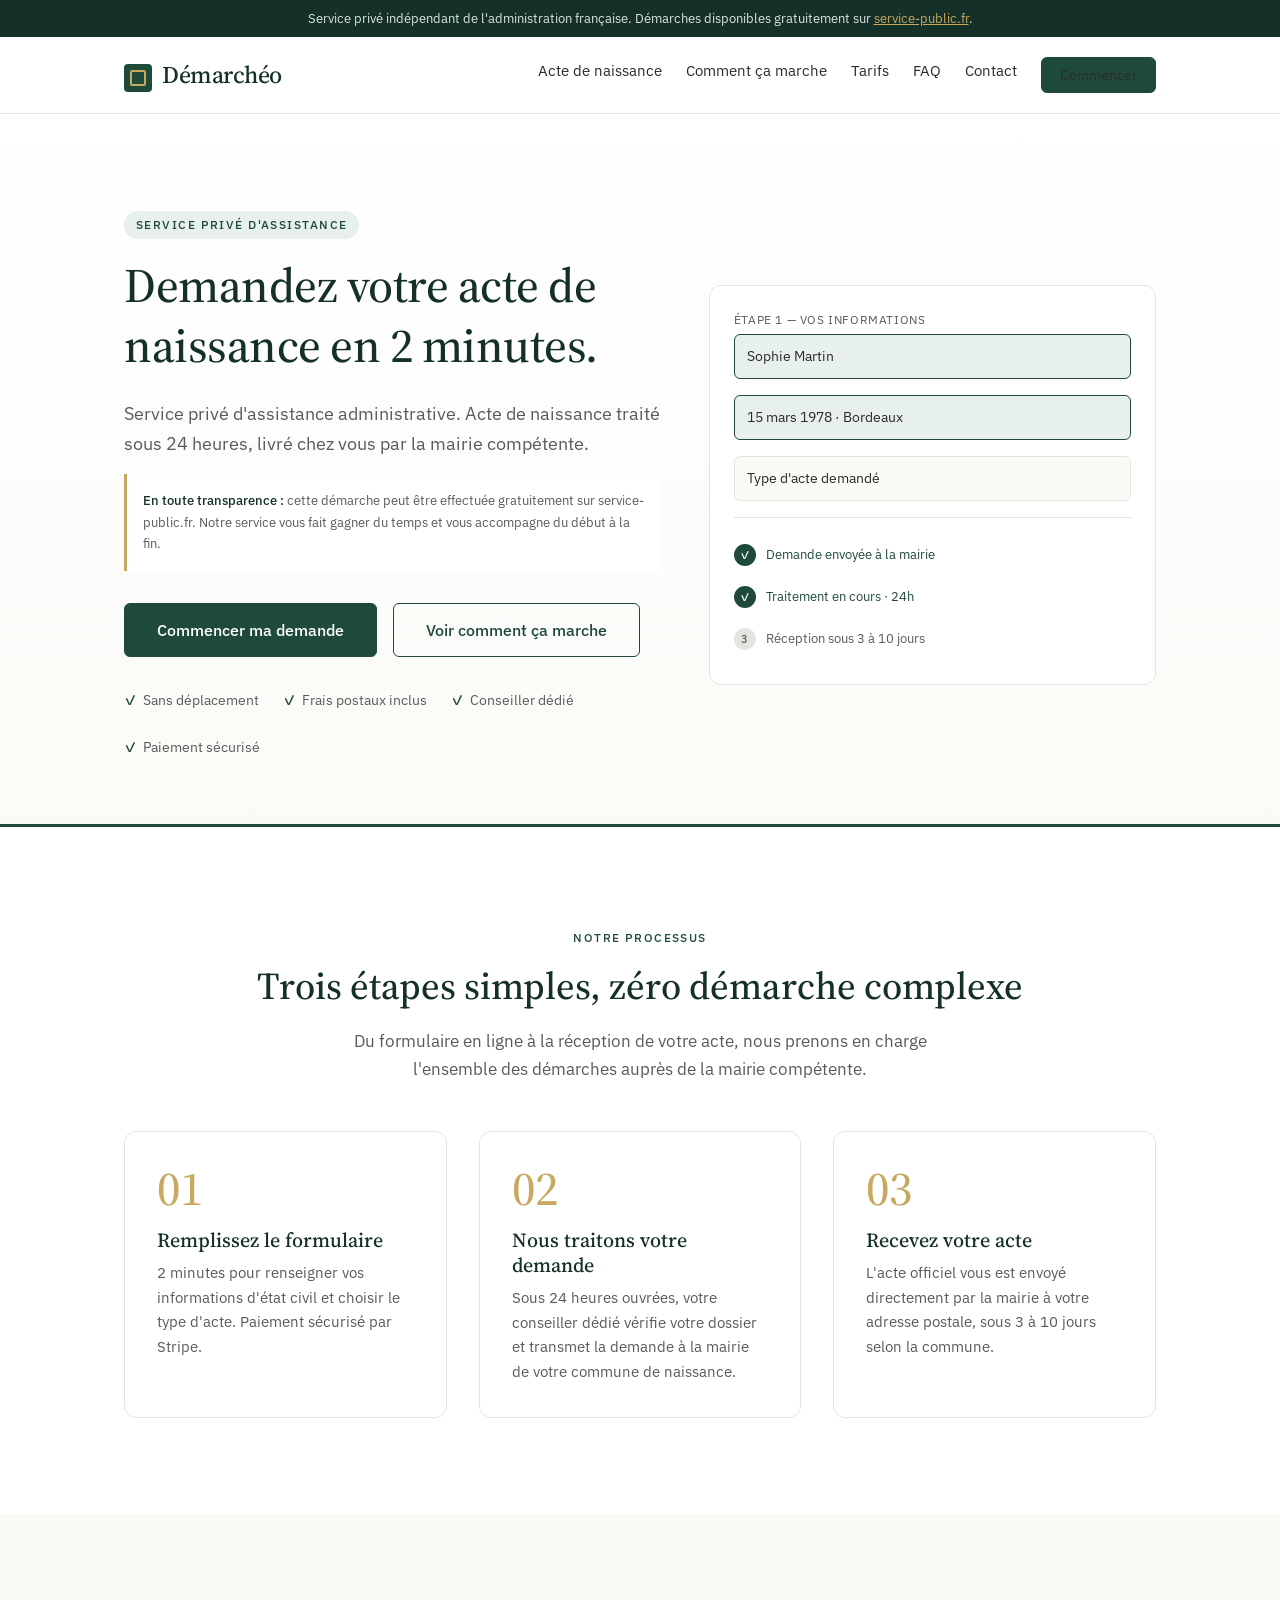
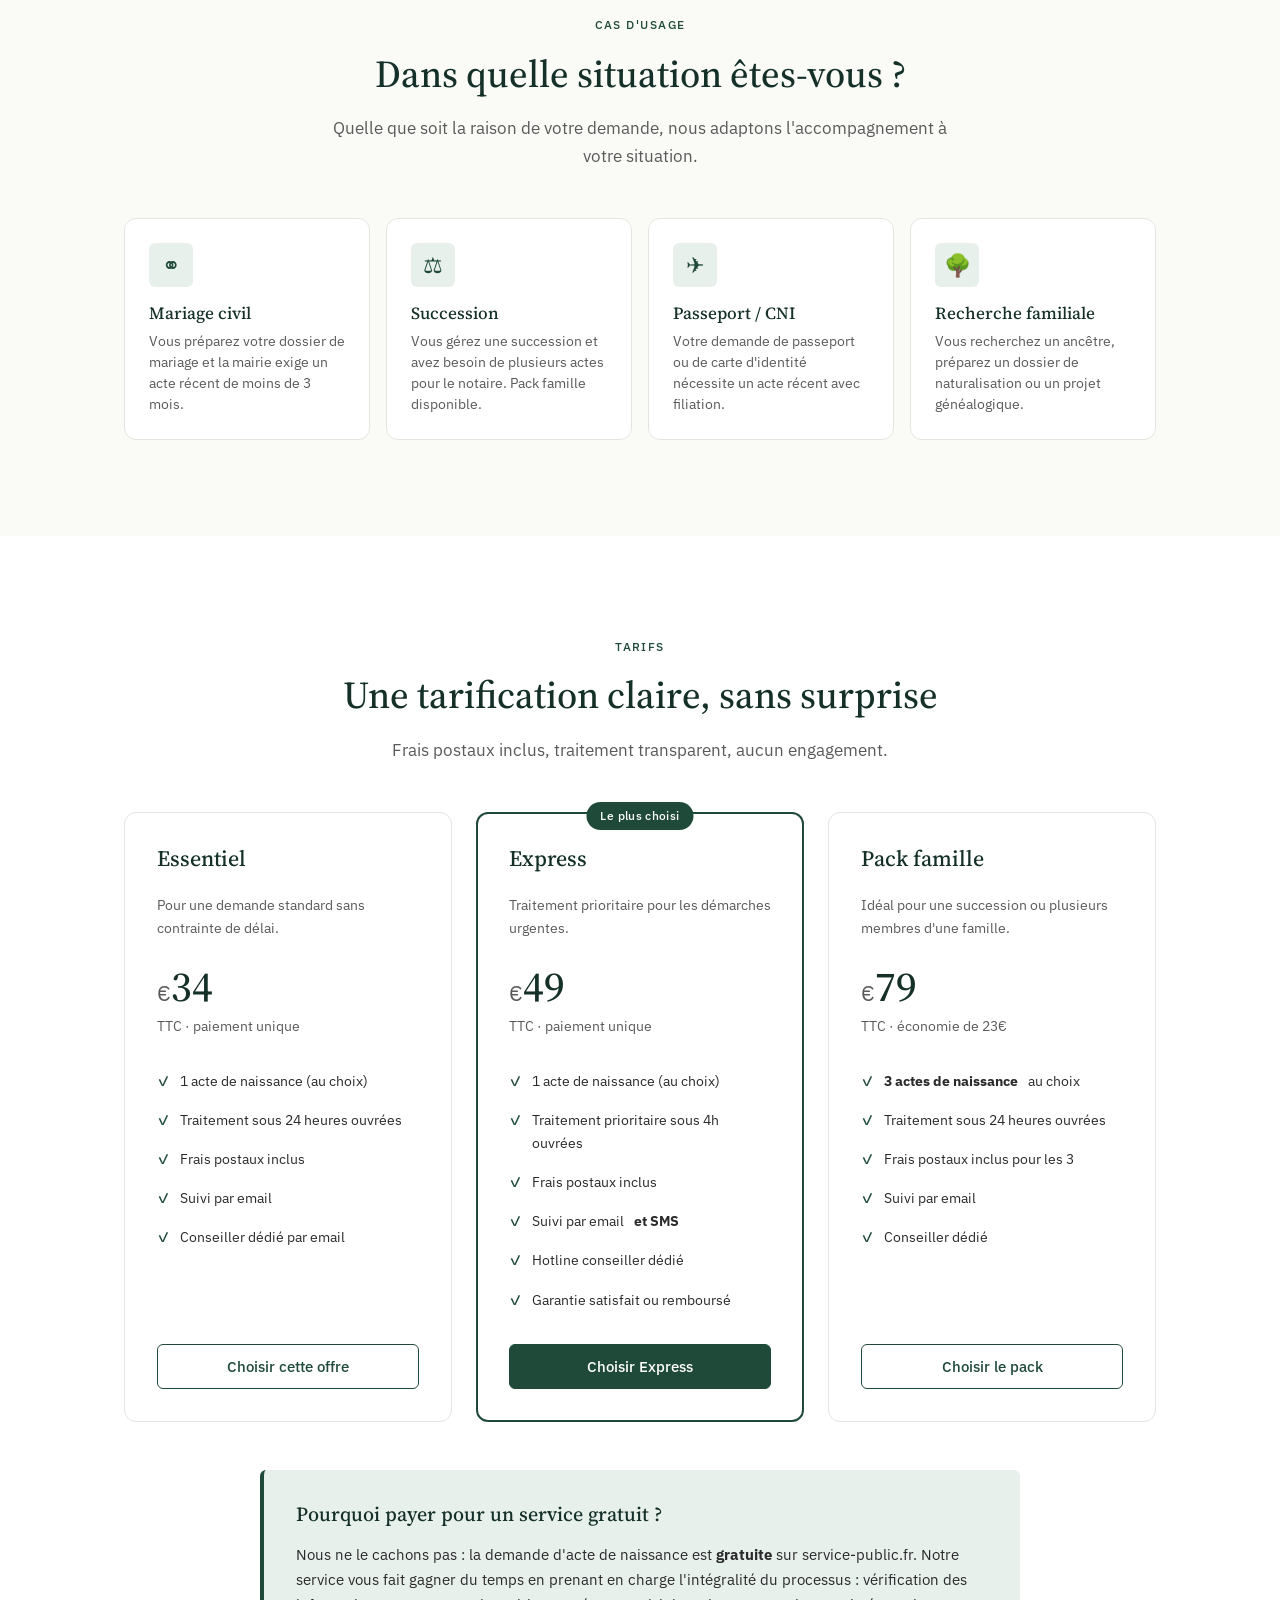
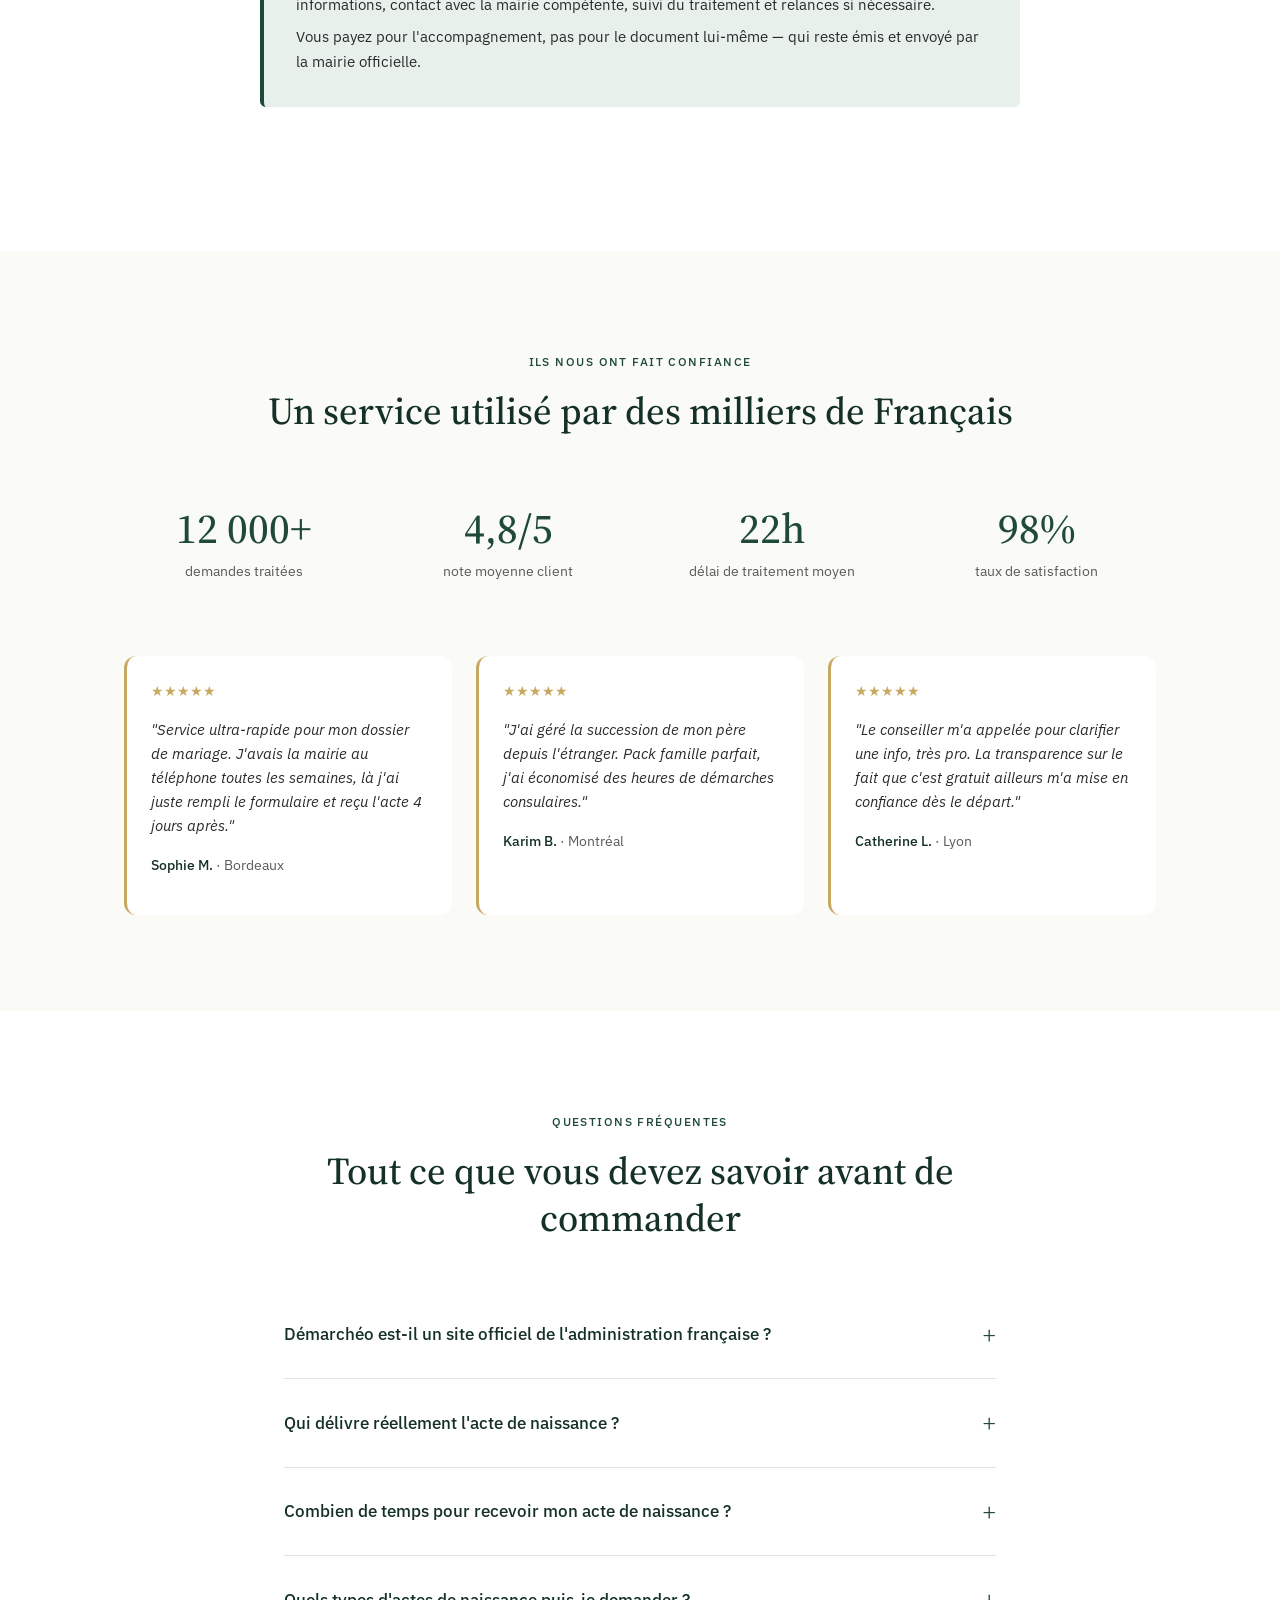
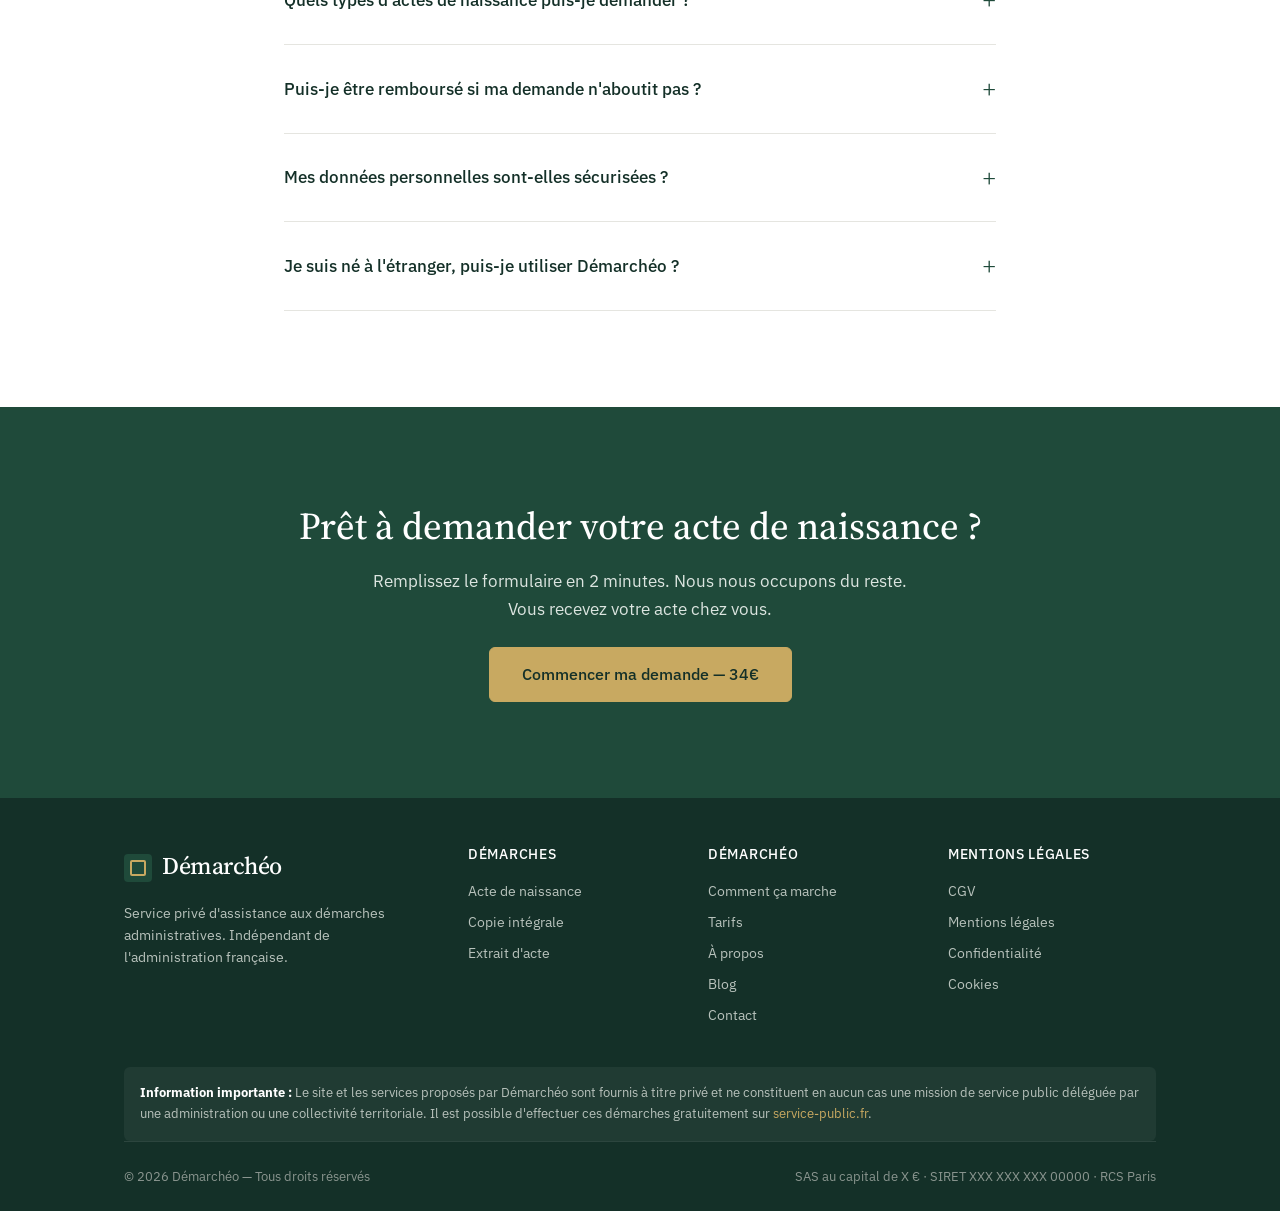
==== index.html @ f3133b33 "Add files via upload" ====
<!DOCTYPE html>
<html lang="fr">
<head>
  <meta charset="UTF-8">
  <meta name="viewport" content="width=device-width, initial-scale=1.0">

  <!-- SEO -->
  <title>Démarchéo — Demande d'acte de naissance en ligne | 34€ TTC</title>
  <meta name="description" content="Service privé d'assistance pour vos démarches administratives. Acte de naissance traité sous 24h, reçu par courrier. À partir de 34€ TTC frais postaux inclus.">
  <meta name="robots" content="index, follow, max-image-preview:large">
  <link rel="canonical" href="https://www.demarcheo.fr/">

  <!-- Open Graph -->
  <meta property="og:type" content="website">
  <meta property="og:locale" content="fr_FR">
  <meta property="og:site_name" content="Démarchéo">
  <meta property="og:title" content="Démarchéo — Demande d'acte de naissance en ligne | 34€ TTC">
  <meta property="og:description" content="Service privé d'assistance pour vos démarches administratives. Acte de naissance traité sous 24h.">
  <meta property="og:url" content="https://www.demarcheo.fr/">
  <meta property="og:image" content="https://www.demarcheo.fr/og-image.jpg">

  <!-- Twitter -->
  <meta name="twitter:card" content="summary_large_image">
  <meta name="twitter:title" content="Démarchéo — Demande d'acte de naissance en ligne">
  <meta name="twitter:description" content="Service privé d'assistance pour vos démarches administratives.">

  <!-- Favicon -->
  <link rel="icon" type="image/svg+xml" href="data:image/svg+xml,<svg xmlns='http://www.w3.org/2000/svg' viewBox='0 0 100 100'><rect width='100' height='100' fill='%231F4A3A' rx='16'/><rect x='22' y='22' width='56' height='56' fill='none' stroke='%23C8A961' stroke-width='6' rx='8'/></svg>">

  <!-- Fonts -->
  <link rel="preconnect" href="https://fonts.googleapis.com">
  <link rel="preconnect" href="https://fonts.gstatic.com" crossorigin>
  <link href="https://fonts.googleapis.com/css2?family=IBM+Plex+Sans:wght@400;500&family=Source+Serif+Pro:wght@400;500;600&display=swap" rel="stylesheet">

  <!-- Styles -->
  <link rel="stylesheet" href="styles.css">

  <!-- Schema.org : Organization + WebSite -->
  <script type="application/ld+json">
  {
    "@context": "https://schema.org",
    "@graph": [
      {
        "@type": "Organization",
        "@id": "https://www.demarcheo.fr/#organization",
        "name": "Démarchéo",
        "url": "https://www.demarcheo.fr/",
        "logo": "https://www.demarcheo.fr/logo.png",
        "description": "Service privé d'assistance aux démarches administratives. Indépendant de l'administration française.",
        "sameAs": []
      },
      {
        "@type": "WebSite",
        "@id": "https://www.demarcheo.fr/#website",
        "url": "https://www.demarcheo.fr/",
        "name": "Démarchéo",
        "publisher": { "@id": "https://www.demarcheo.fr/#organization" },
        "inLanguage": "fr-FR"
      },
      {
        "@type": "Service",
        "name": "Demande d'acte de naissance",
        "provider": { "@id": "https://www.demarcheo.fr/#organization" },
        "areaServed": "FR",
        "description": "Assistance pour l'obtention d'un acte de naissance (copie intégrale, extrait avec ou sans filiation) auprès de la mairie compétente.",
        "offers": {
          "@type": "Offer",
          "price": "34.00",
          "priceCurrency": "EUR",
          "availability": "https://schema.org/InStock"
        }
      }
    ]
  }
  </script>
</head>
<body>

  <!-- Bandeau légal obligatoire (anti-DGCCRF) -->
  <div class="legal-bar" role="note">
    Service privé indépendant de l'administration française. Démarches disponibles gratuitement sur <a href="https://www.service-public.fr" target="_blank" rel="noopener">service-public.fr</a>.
  </div>

  <!-- Header -->
  <header class="site-header">
    <div class="header-inner">
      <a href="/" class="logo" aria-label="Démarchéo, accueil">
        <span class="logo-mark" aria-hidden="true"></span>Démarchéo
      </a>

      <nav class="nav-main" aria-label="Navigation principale">
        <button class="nav-toggle" aria-label="Ouvrir le menu" aria-expanded="false">☰</button>
        <ul>
          <li><a href="/acte-de-naissance/">Acte de naissance</a></li>
          <li><a href="#comment-ca-marche">Comment ça marche</a></li>
          <li><a href="#tarifs">Tarifs</a></li>
          <li><a href="#faq">FAQ</a></li>
          <li><a href="/contact/">Contact</a></li>
          <li><a href="/commande/" class="btn btn-primary" style="padding: 8px 18px; font-size: 14px;">Commencer</a></li>
        </ul>
      </nav>
    </div>
  </header>

  <main>

    <!-- HERO -->
    <section class="hero" aria-labelledby="hero-title">
      <div class="hero-inner">
        <div>
          <span class="hero-eyebrow">Service privé d'assistance</span>
          <h1 id="hero-title">Demandez votre acte de naissance en 2 minutes.</h1>
          <p class="hero-subtitle">Service privé d'assistance administrative. Acte de naissance traité sous 24 heures, livré chez vous par la mairie compétente.</p>

          <div class="hero-disclaimer">
            <strong>En toute transparence :</strong> cette démarche peut être effectuée gratuitement sur service-public.fr. Notre service vous fait gagner du temps et vous accompagne du début à la fin.
          </div>

          <div class="hero-ctas">
            <a href="/commande/" class="btn btn-primary btn-lg">Commencer ma demande</a>
            <a href="#comment-ca-marche" class="btn btn-secondary btn-lg">Voir comment ça marche</a>
          </div>

          <div class="hero-trust">
            <span><span class="check">✓</span> Sans déplacement</span>
            <span><span class="check">✓</span> Frais postaux inclus</span>
            <span><span class="check">✓</span> Conseiller dédié</span>
            <span><span class="check">✓</span> Paiement sécurisé</span>
          </div>
        </div>

        <!-- Visuel : aperçu du formulaire (différenciation) -->
        <div class="hero-visual" aria-hidden="true">
          <div class="preview-form">
            <div class="preview-label">Étape 1 — Vos informations</div>
            <div class="preview-field filled">Sophie Martin</div>
            <div class="preview-field filled">15 mars 1978 · Bordeaux</div>
            <div class="preview-field">Type d'acte demandé</div>

            <div style="margin-top: 16px; padding-top: 16px; border-top: 1px solid var(--border);">
              <div class="preview-step done"><span class="step-num">✓</span> Demande envoyée à la mairie</div>
              <div class="preview-step done"><span class="step-num">✓</span> Traitement en cours · 24h</div>
              <div class="preview-step todo"><span class="step-num">3</span> Réception sous 3 à 10 jours</div>
            </div>
          </div>
        </div>
      </div>
    </section>

    <!-- COMMENT ÇA MARCHE -->
    <section class="section" id="comment-ca-marche" aria-labelledby="how-title">
      <div class="container">
        <div class="section-header">
          <span class="eyebrow">Notre processus</span>
          <h2 id="how-title">Trois étapes simples, zéro démarche complexe</h2>
          <p>Du formulaire en ligne à la réception de votre acte, nous prenons en charge l'ensemble des démarches auprès de la mairie compétente.</p>
        </div>

        <div class="steps">
          <article class="step-card">
            <div class="step-number">01</div>
            <h3>Remplissez le formulaire</h3>
            <p>2 minutes pour renseigner vos informations d'état civil et choisir le type d'acte. Paiement sécurisé par Stripe.</p>
          </article>
          <article class="step-card">
            <div class="step-number">02</div>
            <h3>Nous traitons votre demande</h3>
            <p>Sous 24 heures ouvrées, votre conseiller dédié vérifie votre dossier et transmet la demande à la mairie de votre commune de naissance.</p>
          </article>
          <article class="step-card">
            <div class="step-number">03</div>
            <h3>Recevez votre acte</h3>
            <p>L'acte officiel vous est envoyé directement par la mairie à votre adresse postale, sous 3 à 10 jours selon la commune.</p>
          </article>
        </div>
      </div>
    </section>

    <!-- POUR QUI -->
    <section class="section section-alt" aria-labelledby="usecase-title">
      <div class="container">
        <div class="section-header">
          <span class="eyebrow">Cas d'usage</span>
          <h2 id="usecase-title">Dans quelle situation êtes-vous ?</h2>
          <p>Quelle que soit la raison de votre demande, nous adaptons l'accompagnement à votre situation.</p>
        </div>

        <div class="usecases">
          <article class="usecase">
            <div class="usecase-icon" aria-hidden="true">⚭</div>
            <h3>Mariage civil</h3>
            <p>Vous préparez votre dossier de mariage et la mairie exige un acte récent de moins de 3 mois.</p>
          </article>
          <article class="usecase">
            <div class="usecase-icon" aria-hidden="true">⚖</div>
            <h3>Succession</h3>
            <p>Vous gérez une succession et avez besoin de plusieurs actes pour le notaire. Pack famille disponible.</p>
          </article>
          <article class="usecase">
            <div class="usecase-icon" aria-hidden="true">✈</div>
            <h3>Passeport / CNI</h3>
            <p>Votre demande de passeport ou de carte d'identité nécessite un acte récent avec filiation.</p>
          </article>
          <article class="usecase">
            <div class="usecase-icon" aria-hidden="true">🌳</div>
            <h3>Recherche familiale</h3>
            <p>Vous recherchez un ancêtre, préparez un dossier de naturalisation ou un projet généalogique.</p>
          </article>
        </div>
      </div>
    </section>

    <!-- TARIFS -->
    <section class="section" id="tarifs" aria-labelledby="pricing-title">
      <div class="container">
        <div class="section-header">
          <span class="eyebrow">Tarifs</span>
          <h2 id="pricing-title">Une tarification claire, sans surprise</h2>
          <p>Frais postaux inclus, traitement transparent, aucun engagement.</p>
        </div>

        <div class="pricing">
          <article class="price-card">
            <h3>Essentiel</h3>
            <p class="price-desc">Pour une demande standard sans contrainte de délai.</p>
            <div>
              <span class="price-currency">€</span><span class="price-amount">34</span>
              <span class="price-suffix">TTC · paiement unique</span>
            </div>
            <ul class="price-features">
              <li>1 acte de naissance (au choix)</li>
              <li>Traitement sous 24 heures ouvrées</li>
              <li>Frais postaux inclus</li>
              <li>Suivi par email</li>
              <li>Conseiller dédié par email</li>
            </ul>
            <a href="/commande/?offer=essentiel" class="btn btn-secondary">Choisir cette offre</a>
          </article>

          <article class="price-card featured">
            <div class="price-badge">Le plus choisi</div>
            <h3>Express</h3>
            <p class="price-desc">Traitement prioritaire pour les démarches urgentes.</p>
            <div>
              <span class="price-currency">€</span><span class="price-amount">49</span>
              <span class="price-suffix">TTC · paiement unique</span>
            </div>
            <ul class="price-features">
              <li>1 acte de naissance (au choix)</li>
              <li>Traitement prioritaire sous 4h ouvrées</li>
              <li>Frais postaux inclus</li>
              <li>Suivi par email <strong>et SMS</strong></li>
              <li>Hotline conseiller dédié</li>
              <li>Garantie satisfait ou remboursé</li>
            </ul>
            <a href="/commande/?offer=express" class="btn btn-primary">Choisir Express</a>
          </article>

          <article class="price-card">
            <h3>Pack famille</h3>
            <p class="price-desc">Idéal pour une succession ou plusieurs membres d'une famille.</p>
            <div>
              <span class="price-currency">€</span><span class="price-amount">79</span>
              <span class="price-suffix">TTC · économie de 23€</span>
            </div>
            <ul class="price-features">
              <li><strong>3 actes de naissance</strong> au choix</li>
              <li>Traitement sous 24 heures ouvrées</li>
              <li>Frais postaux inclus pour les 3</li>
              <li>Suivi par email</li>
              <li>Conseiller dédié</li>
            </ul>
            <a href="/commande/?offer=famille" class="btn btn-secondary">Choisir le pack</a>
          </article>
        </div>

        <!-- Bloc transparence — bouclier juridique + USP -->
        <div class="transparency-box">
          <h3>Pourquoi payer pour un service gratuit ?</h3>
          <p>Nous ne le cachons pas : la demande d'acte de naissance est <strong>gratuite</strong> sur service-public.fr. Notre service vous fait gagner du temps en prenant en charge l'intégralité du processus : vérification des informations, contact avec la mairie compétente, suivi du traitement et relances si nécessaire.</p>
          <p>Vous payez pour l'accompagnement, pas pour le document lui-même — qui reste émis et envoyé par la mairie officielle.</p>
        </div>
      </div>
    </section>

    <!-- TRUST / TÉMOIGNAGES -->
    <section class="section section-alt" aria-labelledby="trust-title">
      <div class="container">
        <div class="section-header">
          <span class="eyebrow">Ils nous ont fait confiance</span>
          <h2 id="trust-title">Un service utilisé par des milliers de Français</h2>
        </div>

        <div class="trust-stats">
          <div class="trust-stat">
            <span class="stat-number">12 000+</span>
            <span class="stat-label">demandes traitées</span>
          </div>
          <div class="trust-stat">
            <span class="stat-number">4,8/5</span>
            <span class="stat-label">note moyenne client</span>
          </div>
          <div class="trust-stat">
            <span class="stat-number">22h</span>
            <span class="stat-label">délai de traitement moyen</span>
          </div>
          <div class="trust-stat">
            <span class="stat-number">98%</span>
            <span class="stat-label">taux de satisfaction</span>
          </div>
        </div>

        <div class="testimonials">
          <article class="testimonial">
            <div class="testimonial-stars" aria-label="5 étoiles sur 5">★★★★★</div>
            <p class="testimonial-quote">"Service ultra-rapide pour mon dossier de mariage. J'avais la mairie au téléphone toutes les semaines, là j'ai juste rempli le formulaire et reçu l'acte 4 jours après."</p>
            <p class="testimonial-author"><strong>Sophie M.</strong> · Bordeaux</p>
          </article>
          <article class="testimonial">
            <div class="testimonial-stars" aria-label="5 étoiles sur 5">★★★★★</div>
            <p class="testimonial-quote">"J'ai géré la succession de mon père depuis l'étranger. Pack famille parfait, j'ai économisé des heures de démarches consulaires."</p>
            <p class="testimonial-author"><strong>Karim B.</strong> · Montréal</p>
          </article>
          <article class="testimonial">
            <div class="testimonial-stars" aria-label="5 étoiles sur 5">★★★★★</div>
            <p class="testimonial-quote">"Le conseiller m'a appelée pour clarifier une info, très pro. La transparence sur le fait que c'est gratuit ailleurs m'a mise en confiance dès le départ."</p>
            <p class="testimonial-author"><strong>Catherine L.</strong> · Lyon</p>
          </article>
        </div>
      </div>
    </section>

    <!-- FAQ -->
    <section class="section" id="faq" aria-labelledby="faq-title">
      <div class="container-narrow">
        <div class="section-header">
          <span class="eyebrow">Questions fréquentes</span>
          <h2 id="faq-title">Tout ce que vous devez savoir avant de commander</h2>
        </div>

        <div class="faq-list">
          <details class="faq-item">
            <summary>Démarchéo est-il un site officiel de l'administration française ?</summary>
            <div class="faq-body">
              Non. Démarchéo est un service privé indépendant de l'administration française. Nous ne sommes ni mandatés ni affiliés à l'État. Toutes les démarches que nous proposons peuvent être effectuées gratuitement par vous-même sur le site officiel service-public.fr. Notre service consiste à vous accompagner et à prendre en charge ces démarches pour vous faire gagner du temps.
            </div>
          </details>

          <details class="faq-item">
            <summary>Qui délivre réellement l'acte de naissance ?</summary>
            <div class="faq-body">
              L'acte de naissance est délivré par la mairie de votre commune de naissance (ou le Service Central d'État Civil de Nantes pour les Français nés à l'étranger). Démarchéo prend en charge la demande pour votre compte, mais le document officiel est émis et envoyé par la mairie compétente.
            </div>
          </details>

          <details class="faq-item">
            <summary>Combien de temps pour recevoir mon acte de naissance ?</summary>
            <div class="faq-body">
              Notre délai de traitement est de 24 heures ouvrées (4h en offre Express). Une fois la demande transmise à la mairie, le délai d'envoi par courrier varie selon les communes : généralement entre 3 et 10 jours ouvrés. Nous vous tenons informé à chaque étape.
            </div>
          </details>

          <details class="faq-item">
            <summary>Quels types d'actes de naissance puis-je demander ?</summary>
            <div class="faq-body">
              Nous traitons les trois types d'actes : la <strong>copie intégrale</strong> (toutes les informations, exigée pour mariage, passeport, naturalisation), l'<strong>extrait avec filiation</strong> (informations personnelles + parents) et l'<strong>extrait sans filiation</strong> (informations personnelles uniquement, accessible sans justificatif).
            </div>
          </details>

          <details class="faq-item">
            <summary>Puis-je être remboursé si ma demande n'aboutit pas ?</summary>
            <div class="faq-body">
              Oui. Si pour une raison quelconque nous ne parvenons pas à obtenir votre acte de naissance auprès de la mairie compétente (sauf erreur dans les informations transmises), vous êtes intégralement remboursé. Vous disposez également d'un droit de rétractation de 14 jours conformément au Code de la consommation.
            </div>
          </details>

          <details class="faq-item">
            <summary>Mes données personnelles sont-elles sécurisées ?</summary>
            <div class="faq-body">
              Oui. Démarchéo respecte le Règlement Général sur la Protection des Données (RGPD). Vos informations sont chiffrées (HTTPS), stockées en France, et utilisées exclusivement pour le traitement de votre demande. Elles ne sont jamais revendues à des tiers. Voir notre <a href="/politique-confidentialite/">politique de confidentialité</a>.
            </div>
          </details>

          <details class="faq-item">
            <summary>Je suis né à l'étranger, puis-je utiliser Démarchéo ?</summary>
            <div class="faq-body">
              Oui, à condition d'être de nationalité française. Pour les Français nés à l'étranger, nous transmettons votre demande au Service Central d'État Civil (SCEC) de Nantes, qui est l'autorité compétente. Le délai peut être légèrement plus long (10 à 20 jours).
            </div>
          </details>
        </div>
      </div>
    </section>

    <!-- CTA FINAL -->
    <section class="final-cta">
      <div class="container-narrow">
        <h2>Prêt à demander votre acte de naissance ?</h2>
        <p>Remplissez le formulaire en 2 minutes. Nous nous occupons du reste. Vous recevez votre acte chez vous.</p>
        <a href="/commande/" class="btn btn-primary btn-lg">Commencer ma demande — 34€</a>
      </div>
    </section>

  </main>

  <!-- Footer -->
  <footer class="site-footer">
    <div class="container">
      <div class="footer-grid">
        <div class="footer-col footer-brand">
          <span class="logo"><span class="logo-mark" aria-hidden="true"></span>Démarchéo</span>
          <p>Service privé d'assistance aux démarches administratives. Indépendant de l'administration française.</p>
        </div>

        <div class="footer-col">
          <h4>Démarches</h4>
          <ul>
            <li><a href="/acte-de-naissance/">Acte de naissance</a></li>
            <li><a href="/acte-de-naissance/copie-integrale/">Copie intégrale</a></li>
            <li><a href="/acte-de-naissance/extrait/">Extrait d'acte</a></li>
          </ul>
        </div>

        <div class="footer-col">
          <h4>Démarchéo</h4>
          <ul>
            <li><a href="/comment-ca-marche/">Comment ça marche</a></li>
            <li><a href="/tarifs/">Tarifs</a></li>
            <li><a href="/a-propos/">À propos</a></li>
            <li><a href="/blog/">Blog</a></li>
            <li><a href="/contact/">Contact</a></li>
          </ul>
        </div>

        <div class="footer-col">
          <h4>Mentions légales</h4>
          <ul>
            <li><a href="/cgv/">CGV</a></li>
            <li><a href="/mentions-legales/">Mentions légales</a></li>
            <li><a href="/politique-confidentialite/">Confidentialité</a></li>
            <li><a href="/politique-cookies/">Cookies</a></li>
          </ul>
        </div>
      </div>

      <div class="footer-disclaimer">
        <strong>Information importante :</strong> Le site et les services proposés par Démarchéo sont fournis à titre privé et ne constituent en aucun cas une mission de service public déléguée par une administration ou une collectivité territoriale. Il est possible d'effectuer ces démarches gratuitement sur <a href="https://www.service-public.fr" style="color: #C8A961;" target="_blank" rel="noopener">service-public.fr</a>.
      </div>

      <div class="footer-bottom">
        <p>© 2026 Démarchéo — Tous droits réservés</p>
        <p>SAS au capital de X € · SIRET XXX XXX XXX 00000 · RCS Paris</p>
      </div>
    </div>
  </footer>

  <script src="script.js" defer></script>
</body>
</html>
---- styles.css ----
/* ==========================================================================
   DÉMARCHÉO — Design System
   Direction visuelle : Service public privé (vert sapin)
   ========================================================================== */

/* --- Reset & base ------------------------------------------------------- */
*, *::before, *::after { box-sizing: border-box; }
html { -webkit-text-size-adjust: 100%; scroll-behavior: smooth; }
body {
  margin: 0;
  font-family: 'IBM Plex Sans', -apple-system, BlinkMacSystemFont, 'Segoe UI', sans-serif;
  font-size: 16px;
  line-height: 1.65;
  color: var(--ink);
  background: var(--bg);
  -webkit-font-smoothing: antialiased;
  -moz-osx-font-smoothing: grayscale;
}
img { max-width: 100%; height: auto; display: block; }
a { color: var(--brand); text-decoration: none; transition: color .2s ease; }
a:hover { color: var(--brand-dark); }
button { font-family: inherit; cursor: pointer; }
h1, h2, h3, h4 {
  font-family: 'Source Serif Pro', Georgia, 'Times New Roman', serif;
  font-weight: 500;
  line-height: 1.25;
  color: var(--brand-dark);
  margin: 0 0 .75em;
}

/* --- Design tokens ------------------------------------------------------ */
:root {
  /* Couleurs principales */
  --brand: #1F4A3A;          /* vert sapin */
  --brand-dark: #143028;     /* vert très sombre pour titres */
  --brand-light: #E8F0EC;    /* vert très clair pour fonds */
  --accent: #C8A961;         /* or sourd pour highlights */
  --ink: #2A2A2A;            /* texte principal */
  --ink-soft: #5A5A5A;       /* texte secondaire */
  --bg: #FFFFFF;
  --bg-soft: #FAFAF7;        /* fond sections alternées */
  --border: #E5E5E0;
  --success: #1F7A5C;
  --warning-bg: #FFF7E6;
  --warning-text: #8A5A00;

  /* Espacements */
  --space-1: .5rem;
  --space-2: 1rem;
  --space-3: 1.5rem;
  --space-4: 2rem;
  --space-5: 3rem;
  --space-6: 4rem;
  --space-7: 6rem;

  /* Layout */
  --radius: 6px;
  --radius-lg: 12px;
  --max-width: 1200px;
  --content-width: 1080px;
}

/* --- Conteneurs --------------------------------------------------------- */
.container {
  max-width: var(--content-width);
  margin: 0 auto;
  padding: 0 var(--space-3);
}
.container-narrow {
  max-width: 760px;
  margin: 0 auto;
  padding: 0 var(--space-3);
}

/* --- Bandeau légal en haut ---------------------------------------------- */
.legal-bar {
  background: var(--brand-dark);
  color: #DCE5E0;
  font-size: 13px;
  padding: 8px 0;
  text-align: center;
}
.legal-bar a { color: var(--accent); text-decoration: underline; }

/* --- Header ------------------------------------------------------------- */
.site-header {
  background: var(--bg);
  border-bottom: 1px solid var(--border);
  padding: 18px 0;
  position: sticky;
  top: 0;
  z-index: 100;
}
.header-inner {
  display: flex;
  align-items: center;
  justify-content: space-between;
  max-width: var(--content-width);
  margin: 0 auto;
  padding: 0 var(--space-3);
}
.logo {
  font-family: 'Source Serif Pro', serif;
  font-size: 24px;
  font-weight: 500;
  color: var(--brand-dark);
  letter-spacing: -.02em;
}
.logo-mark {
  display: inline-block;
  width: 28px;
  height: 28px;
  background: var(--brand);
  border-radius: 4px;
  vertical-align: middle;
  margin-right: 10px;
  position: relative;
}
.logo-mark::after {
  content: '';
  position: absolute;
  inset: 6px;
  border: 2px solid var(--accent);
  border-radius: 2px;
}

.nav-main { display: flex; align-items: center; gap: var(--space-4); }
.nav-main ul {
  display: flex;
  list-style: none;
  margin: 0;
  padding: 0;
  gap: var(--space-3);
}
.nav-main a {
  color: var(--ink);
  font-size: 15px;
  font-weight: 400;
}
.nav-main a:hover { color: var(--brand); }

.nav-toggle {
  display: none;
  background: none;
  border: none;
  font-size: 24px;
  color: var(--brand-dark);
  padding: 4px 8px;
}

/* --- Boutons ------------------------------------------------------------ */
.btn {
  display: inline-block;
  padding: 12px 24px;
  font-size: 15px;
  font-weight: 500;
  border-radius: var(--radius);
  border: 1px solid transparent;
  transition: all .2s ease;
  text-align: center;
  line-height: 1.3;
  cursor: pointer;
}
.btn-primary {
  background: var(--brand);
  color: #FFFFFF;
  border-color: var(--brand);
}
.btn-primary:hover {
  background: var(--brand-dark);
  border-color: var(--brand-dark);
  color: #FFFFFF;
  transform: translateY(-1px);
}
.btn-secondary {
  background: transparent;
  color: var(--brand);
  border-color: var(--brand);
}
.btn-secondary:hover {
  background: var(--brand);
  color: #FFFFFF;
}
.btn-lg { padding: 16px 32px; font-size: 16px; }

/* --- Hero --------------------------------------------------------------- */
.hero {
  padding: var(--space-7) 0 var(--space-6);
  background: linear-gradient(to bottom, var(--bg) 0%, var(--bg-soft) 100%);
  border-bottom: 3px solid var(--brand);
}
.hero-inner {
  display: grid;
  grid-template-columns: 1.2fr 1fr;
  gap: var(--space-5);
  align-items: center;
  max-width: var(--content-width);
  margin: 0 auto;
  padding: 0 var(--space-3);
}
.hero-eyebrow {
  display: inline-block;
  font-size: 12px;
  letter-spacing: .12em;
  text-transform: uppercase;
  color: var(--brand);
  font-weight: 500;
  margin-bottom: var(--space-2);
  padding: 4px 12px;
  background: var(--brand-light);
  border-radius: 20px;
}
.hero h1 {
  font-size: clamp(32px, 4.5vw, 48px);
  margin-bottom: var(--space-3);
  letter-spacing: -.01em;
}
.hero-subtitle {
  font-size: 18px;
  color: var(--ink-soft);
  margin-bottom: var(--space-2);
  max-width: 540px;
}
.hero-disclaimer {
  font-size: 13px;
  color: var(--ink-soft);
  margin-bottom: var(--space-4);
  padding: var(--space-2);
  background: var(--bg);
  border-left: 3px solid var(--accent);
  max-width: 540px;
}
.hero-disclaimer strong { color: var(--brand-dark); font-weight: 500; }
.hero-ctas { display: flex; gap: var(--space-2); flex-wrap: wrap; }
.hero-trust {
  margin-top: var(--space-4);
  display: flex;
  gap: var(--space-3);
  flex-wrap: wrap;
  font-size: 14px;
  color: var(--ink-soft);
}
.hero-trust span { display: inline-flex; align-items: center; gap: 6px; }
.hero-trust .check { color: var(--brand); font-weight: 500; }

.hero-visual {
  background: var(--bg);
  border: 1px solid var(--border);
  border-radius: var(--radius-lg);
  padding: var(--space-3);
  position: relative;
}
.hero-visual::before {
  content: '';
  position: absolute;
  top: -8px;
  right: -8px;
  width: 80px;
  height: 80px;
  background: var(--accent);
  border-radius: var(--radius);
  z-index: -1;
  opacity: .5;
}
.preview-form { font-size: 14px; }
.preview-form .preview-label {
  font-size: 12px;
  color: var(--ink-soft);
  margin-bottom: 4px;
  text-transform: uppercase;
  letter-spacing: .05em;
}
.preview-form .preview-field {
  padding: 10px 12px;
  background: var(--bg-soft);
  border: 1px solid var(--border);
  border-radius: var(--radius);
  margin-bottom: var(--space-2);
  color: var(--ink);
}
.preview-form .preview-field.filled { background: var(--brand-light); border-color: var(--brand); }
.preview-step {
  display: flex;
  align-items: center;
  gap: 10px;
  padding: 10px 0;
  font-size: 13px;
  color: var(--ink-soft);
}
.preview-step.done { color: var(--brand); }
.preview-step .step-num {
  display: inline-flex;
  width: 22px;
  height: 22px;
  align-items: center;
  justify-content: center;
  background: var(--brand);
  color: #FFFFFF;
  border-radius: 50%;
  font-size: 11px;
  font-weight: 500;
}
.preview-step.todo .step-num { background: var(--border); color: var(--ink-soft); }

/* --- Sections génériques ----------------------------------------------- */
.section { padding: var(--space-7) 0; }
.section-alt { background: var(--bg-soft); }
.section-header { text-align: center; margin-bottom: var(--space-5); }
.section-header h2 { font-size: clamp(28px, 3.5vw, 38px); margin-bottom: var(--space-2); }
.section-header p {
  font-size: 17px;
  color: var(--ink-soft);
  max-width: 640px;
  margin: 0 auto;
}
.eyebrow {
  display: inline-block;
  font-size: 12px;
  letter-spacing: .12em;
  text-transform: uppercase;
  color: var(--brand);
  font-weight: 500;
  margin-bottom: var(--space-2);
}

/* --- Steps -------------------------------------------------------------- */
.steps {
  display: grid;
  grid-template-columns: repeat(3, 1fr);
  gap: var(--space-4);
  margin-top: var(--space-4);
}
.step-card {
  background: var(--bg);
  padding: var(--space-4);
  border: 1px solid var(--border);
  border-radius: var(--radius-lg);
  position: relative;
}
.step-card .step-number {
  font-family: 'Source Serif Pro', serif;
  font-size: 48px;
  color: var(--accent);
  font-weight: 500;
  line-height: 1;
  margin-bottom: var(--space-2);
}
.step-card h3 { font-size: 20px; margin-bottom: var(--space-1); }
.step-card p { color: var(--ink-soft); margin: 0; font-size: 15px; }

/* --- Use cases (Pour qui) ---------------------------------------------- */
.usecases {
  display: grid;
  grid-template-columns: repeat(4, 1fr);
  gap: var(--space-2);
  margin-top: var(--space-4);
}
.usecase {
  background: var(--bg);
  padding: var(--space-3);
  border: 1px solid var(--border);
  border-radius: var(--radius-lg);
  transition: border-color .2s ease, transform .2s ease;
}
.usecase:hover { border-color: var(--brand); transform: translateY(-2px); }
.usecase-icon {
  display: inline-flex;
  width: 44px;
  height: 44px;
  align-items: center;
  justify-content: center;
  background: var(--brand-light);
  color: var(--brand);
  border-radius: var(--radius);
  font-size: 22px;
  margin-bottom: var(--space-2);
}
.usecase h3 { font-size: 17px; margin-bottom: 6px; }
.usecase p { color: var(--ink-soft); font-size: 14px; margin: 0; line-height: 1.5; }

/* --- Pricing ------------------------------------------------------------ */
.pricing {
  display: grid;
  grid-template-columns: repeat(3, 1fr);
  gap: var(--space-3);
  margin-top: var(--space-4);
}
.price-card {
  background: var(--bg);
  border: 1px solid var(--border);
  border-radius: var(--radius-lg);
  padding: var(--space-4);
  position: relative;
  display: flex;
  flex-direction: column;
}
.price-card.featured {
  border-color: var(--brand);
  border-width: 2px;
  padding: calc(var(--space-4) - 1px);
}
.price-badge {
  position: absolute;
  top: -12px;
  left: 50%;
  transform: translateX(-50%);
  background: var(--brand);
  color: #FFFFFF;
  font-size: 12px;
  font-weight: 500;
  padding: 4px 14px;
  border-radius: 20px;
  letter-spacing: .03em;
}
.price-card h3 { font-size: 22px; margin-bottom: var(--space-1); }
.price-card .price-desc { color: var(--ink-soft); font-size: 14px; margin-bottom: var(--space-3); min-height: 42px; }
.price-amount {
  font-family: 'Source Serif Pro', serif;
  font-size: 42px;
  font-weight: 500;
  color: var(--brand-dark);
  line-height: 1;
}
.price-currency { font-size: 22px; color: var(--ink-soft); }
.price-suffix { font-size: 14px; color: var(--ink-soft); display: block; margin-top: 4px; }
.price-features { list-style: none; padding: 0; margin: var(--space-3) 0 var(--space-3); flex-grow: 1; }
.price-features li {
  padding: 8px 0;
  font-size: 14px;
  color: var(--ink);
  display: flex;
  align-items: flex-start;
  gap: 10px;
}
.price-features li::before {
  content: '✓';
  color: var(--brand);
  font-weight: 500;
  flex-shrink: 0;
}

/* --- Trust / chiffres --------------------------------------------------- */
.trust-stats {
  display: grid;
  grid-template-columns: repeat(4, 1fr);
  gap: var(--space-3);
  margin-top: var(--space-4);
  margin-bottom: var(--space-5);
}
.trust-stat {
  text-align: center;
  padding: var(--space-3) var(--space-2);
}
.trust-stat .stat-number {
  font-family: 'Source Serif Pro', serif;
  font-size: 42px;
  font-weight: 500;
  color: var(--brand);
  line-height: 1;
  margin-bottom: 8px;
  display: block;
}
.trust-stat .stat-label {
  font-size: 14px;
  color: var(--ink-soft);
}

.testimonials {
  display: grid;
  grid-template-columns: repeat(3, 1fr);
  gap: var(--space-3);
  margin-top: var(--space-4);
}
.testimonial {
  background: var(--bg);
  padding: var(--space-3);
  border-radius: var(--radius-lg);
  border-left: 3px solid var(--accent);
}
.testimonial-quote {
  font-style: italic;
  color: var(--ink);
  margin-bottom: var(--space-2);
  line-height: 1.6;
  font-size: 15px;
}
.testimonial-author { font-size: 14px; color: var(--ink-soft); }
.testimonial-author strong { color: var(--brand-dark); font-weight: 500; }
.testimonial-stars { color: var(--accent); margin-bottom: var(--space-1); font-size: 14px; }

/* --- Transparence box --------------------------------------------------- */
.transparency-box {
  background: var(--brand-light);
  border-left: 4px solid var(--brand);
  padding: var(--space-4);
  border-radius: var(--radius);
  margin: var(--space-5) auto;
  max-width: 760px;
}
.transparency-box h3 {
  color: var(--brand-dark);
  margin-bottom: var(--space-2);
  font-size: 20px;
}
.transparency-box p { color: var(--ink); margin: 0 0 var(--space-1); font-size: 15px; }
.transparency-box p:last-child { margin: 0; }

/* --- FAQ ---------------------------------------------------------------- */
.faq-list { max-width: 760px; margin: var(--space-4) auto 0; }
.faq-item {
  border-bottom: 1px solid var(--border);
  padding: var(--space-2) 0;
}
.faq-item summary {
  cursor: pointer;
  font-weight: 500;
  font-size: 17px;
  color: var(--brand-dark);
  padding: var(--space-1) 0;
  list-style: none;
  display: flex;
  justify-content: space-between;
  align-items: center;
  gap: var(--space-2);
}
.faq-item summary::-webkit-details-marker { display: none; }
.faq-item summary::after {
  content: '+';
  font-size: 24px;
  color: var(--brand);
  font-weight: 300;
  transition: transform .2s ease;
  flex-shrink: 0;
}
.faq-item[open] summary::after { content: '−'; }
.faq-item .faq-body {
  padding: var(--space-1) 0 var(--space-2);
  color: var(--ink-soft);
  font-size: 15px;
  line-height: 1.7;
}

/* --- Final CTA ---------------------------------------------------------- */
.final-cta {
  background: var(--brand);
  color: #FFFFFF;
  padding: var(--space-7) 0;
  text-align: center;
}
.final-cta h2 { color: #FFFFFF; font-size: clamp(28px, 3.5vw, 38px); margin-bottom: var(--space-2); }
.final-cta p { color: #DCE5E0; font-size: 17px; margin-bottom: var(--space-3); max-width: 540px; margin-left: auto; margin-right: auto; }
.final-cta .btn-primary {
  background: var(--accent);
  border-color: var(--accent);
  color: var(--brand-dark);
}
.final-cta .btn-primary:hover {
  background: #B8985A;
  border-color: #B8985A;
  color: var(--brand-dark);
}

/* --- Footer ------------------------------------------------------------- */
.site-footer {
  background: var(--brand-dark);
  color: #B8C2BC;
  padding: var(--space-5) 0 var(--space-3);
  font-size: 14px;
}
.footer-grid {
  display: grid;
  grid-template-columns: 1.5fr 1fr 1fr 1fr;
  gap: var(--space-4);
  margin-bottom: var(--space-4);
}
.footer-col h4 {
  color: #FFFFFF;
  font-size: 14px;
  font-family: 'IBM Plex Sans', sans-serif;
  font-weight: 500;
  margin-bottom: var(--space-2);
  letter-spacing: .05em;
  text-transform: uppercase;
}
.footer-col ul { list-style: none; padding: 0; margin: 0; }
.footer-col li { margin-bottom: 8px; }
.footer-col a { color: #B8C2BC; }
.footer-col a:hover { color: var(--accent); }
.footer-brand .logo { color: #FFFFFF; }
.footer-brand p { color: #B8C2BC; max-width: 280px; font-size: 14px; margin-top: var(--space-2); line-height: 1.6; }
.footer-bottom {
  border-top: 1px solid rgba(255, 255, 255, .1);
  padding-top: var(--space-3);
  display: flex;
  justify-content: space-between;
  flex-wrap: wrap;
  gap: var(--space-2);
  font-size: 13px;
  color: #8A958F;
}
.footer-bottom p { margin: 0; }
.footer-disclaimer {
  background: rgba(255, 255, 255, .05);
  padding: var(--space-2);
  border-radius: var(--radius);
  margin-top: var(--space-3);
  font-size: 13px;
  color: #B8C2BC;
  line-height: 1.6;
}
.footer-disclaimer strong { color: #FFFFFF; }

/* --- Responsive --------------------------------------------------------- */
@media (max-width: 900px) {
  .hero-inner { grid-template-columns: 1fr; gap: var(--space-4); }
  .hero-visual { order: -1; max-width: 480px; margin: 0 auto; }
  .steps, .pricing, .testimonials, .trust-stats { grid-template-columns: 1fr; }
  .usecases { grid-template-columns: repeat(2, 1fr); }
  .footer-grid { grid-template-columns: 1fr 1fr; }
  .nav-main ul { display: none; }
  .nav-main.open ul {
    display: flex;
    flex-direction: column;
    position: absolute;
    top: 100%;
    left: 0;
    right: 0;
    background: var(--bg);
    padding: var(--space-3);
    border-bottom: 1px solid var(--border);
    gap: var(--space-2);
  }
  .nav-toggle { display: block; }
  .section { padding: var(--space-5) 0; }
  .hero { padding: var(--space-5) 0 var(--space-4); }
}

@media (max-width: 560px) {
  .usecases, .footer-grid { grid-template-columns: 1fr; }
  .trust-stats { grid-template-columns: repeat(2, 1fr); }
  .legal-bar { font-size: 12px; padding: 6px var(--space-2); }
  .hero-ctas { flex-direction: column; align-items: stretch; }
  .hero-ctas .btn { width: 100%; }
}

/* --- Accessibilité ------------------------------------------------------ */
:focus-visible {
  outline: 2px solid var(--brand);
  outline-offset: 2px;
}
.sr-only {
  position: absolute;
  width: 1px; height: 1px;
  padding: 0; margin: -1px;
  overflow: hidden; clip: rect(0,0,0,0);
  white-space: nowrap; border: 0;
}
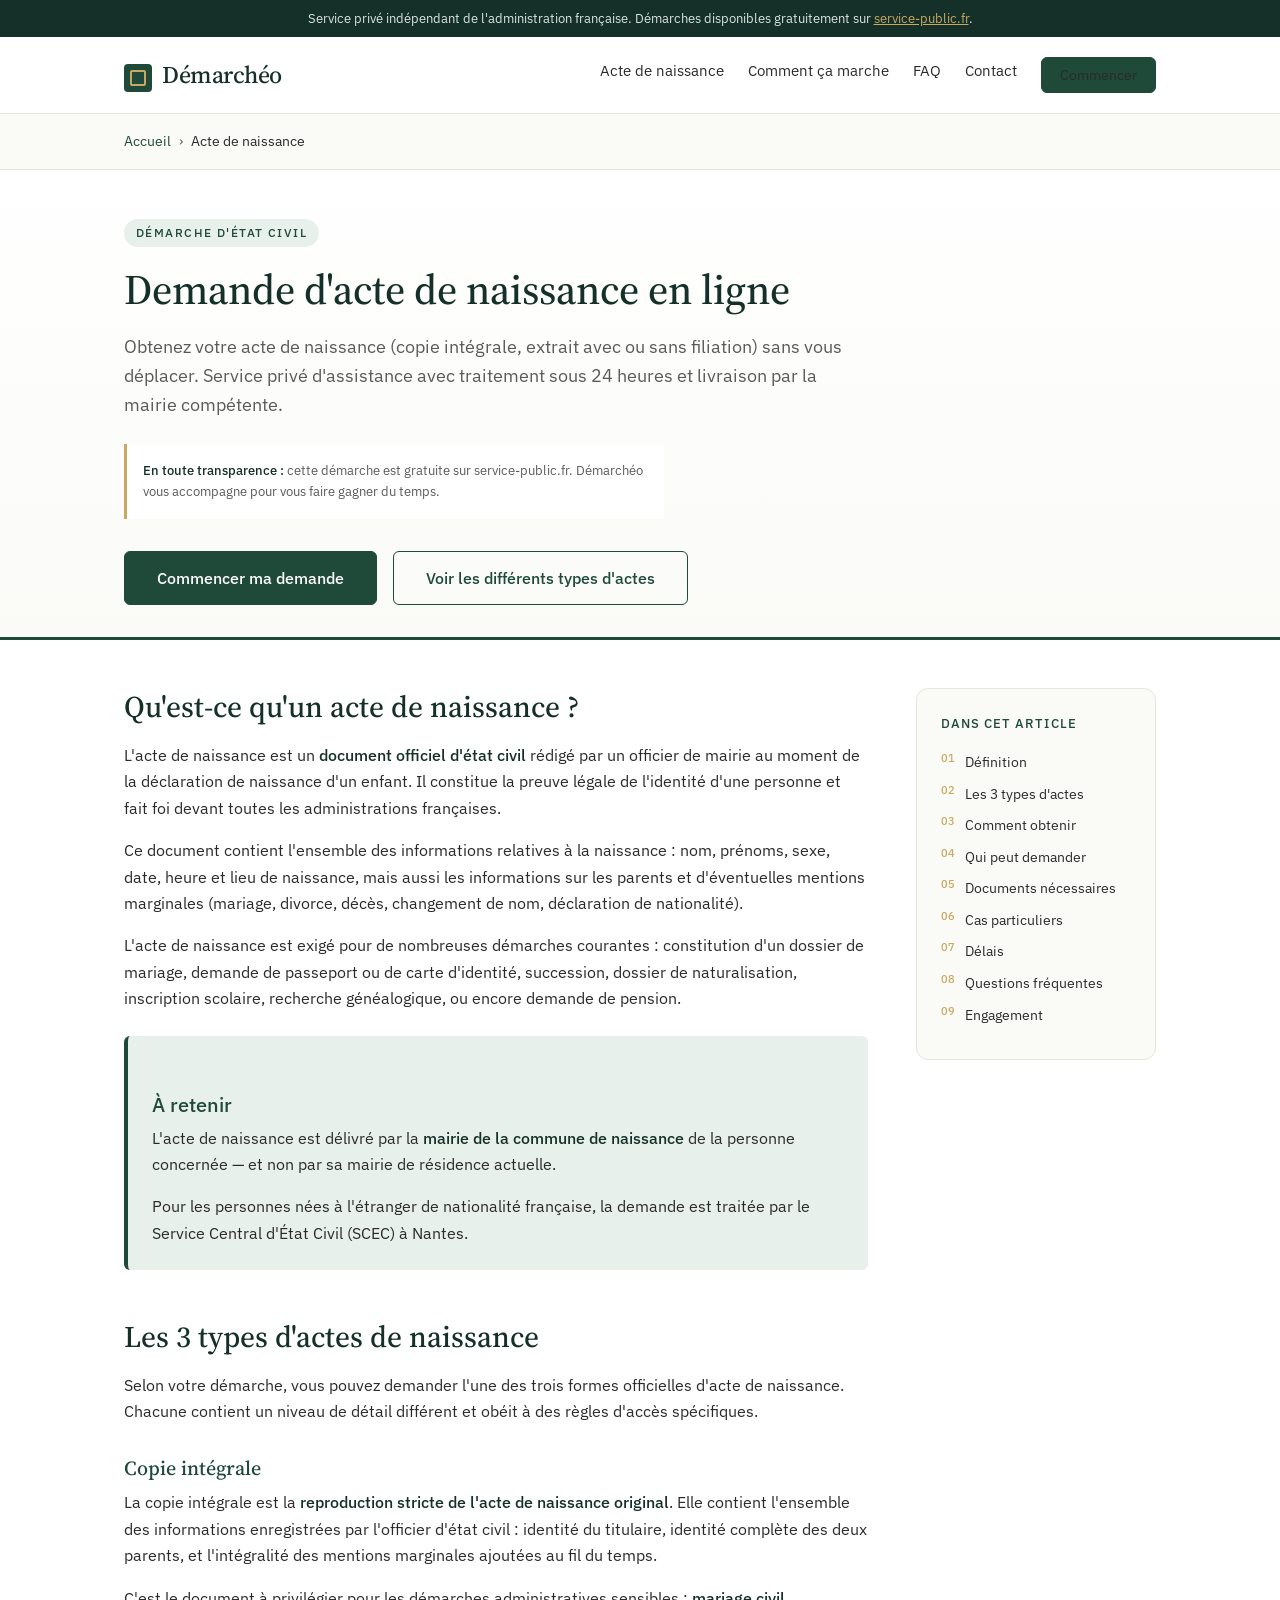
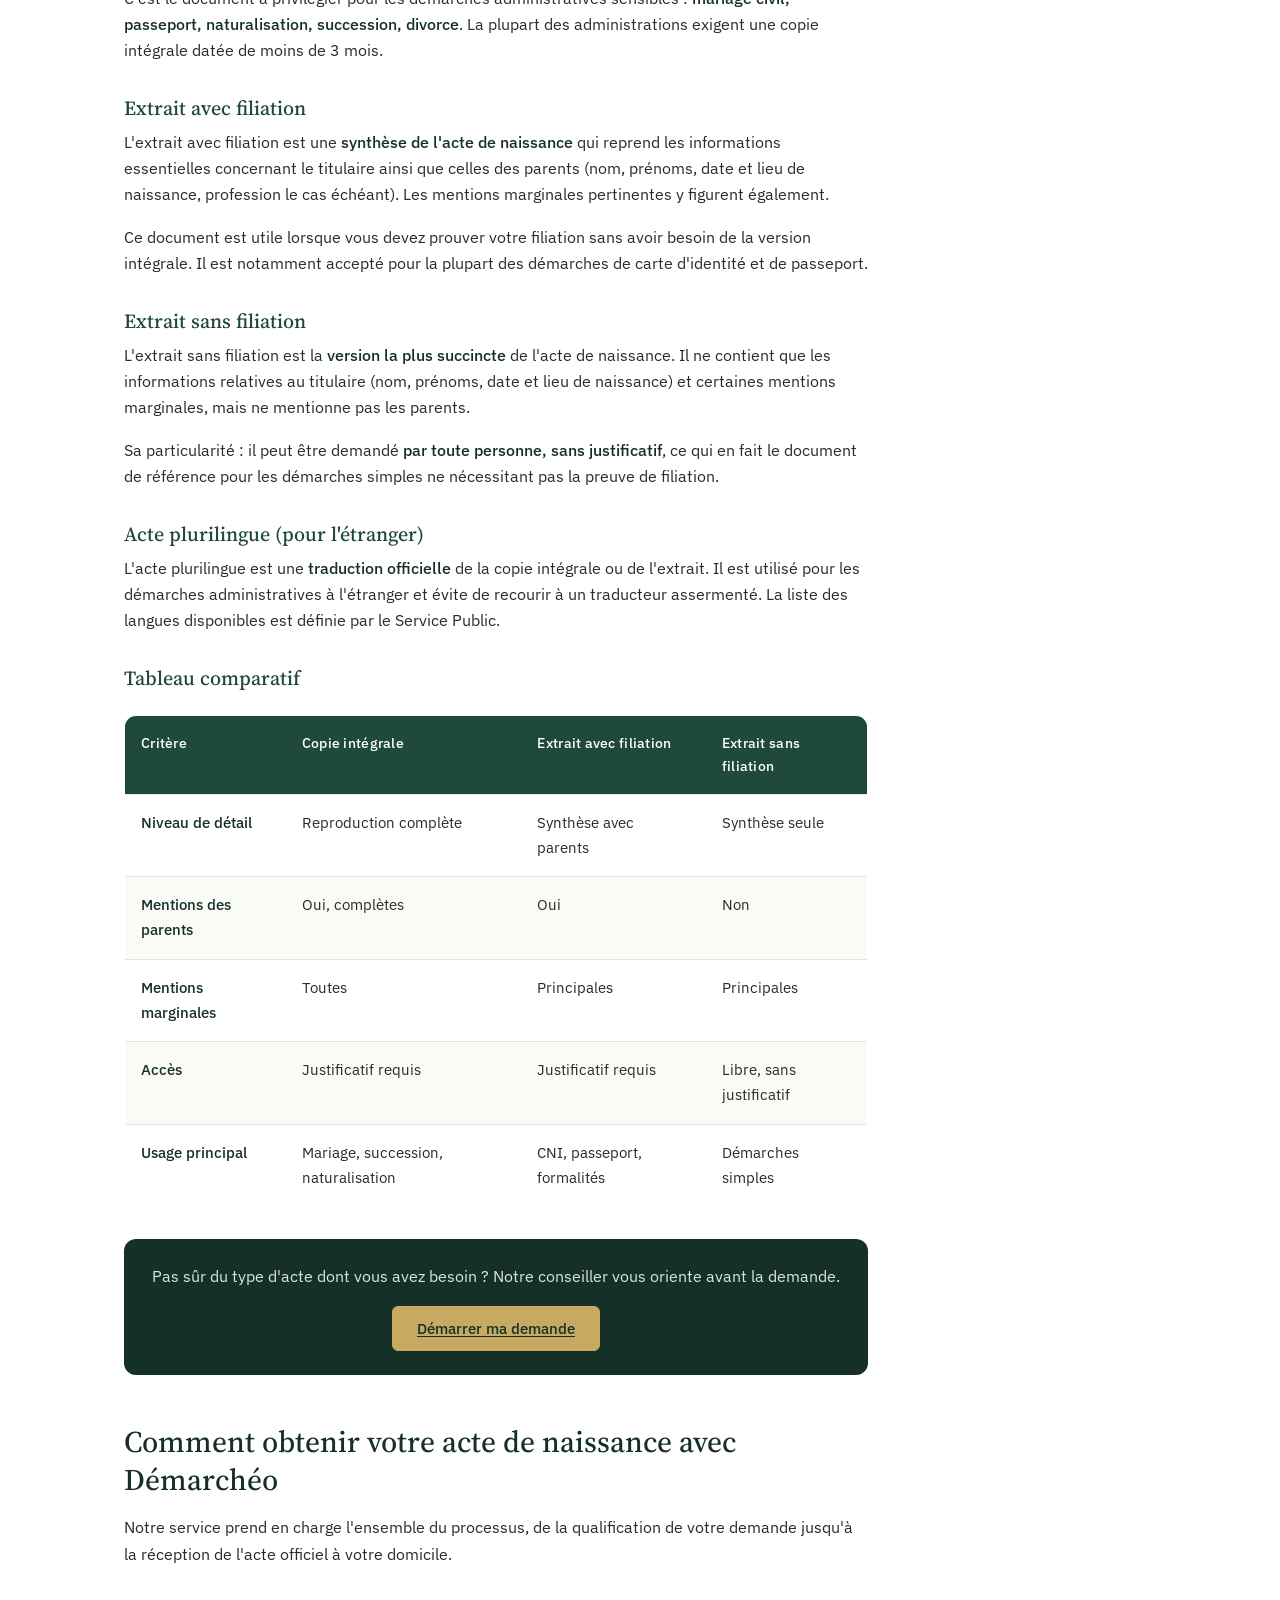
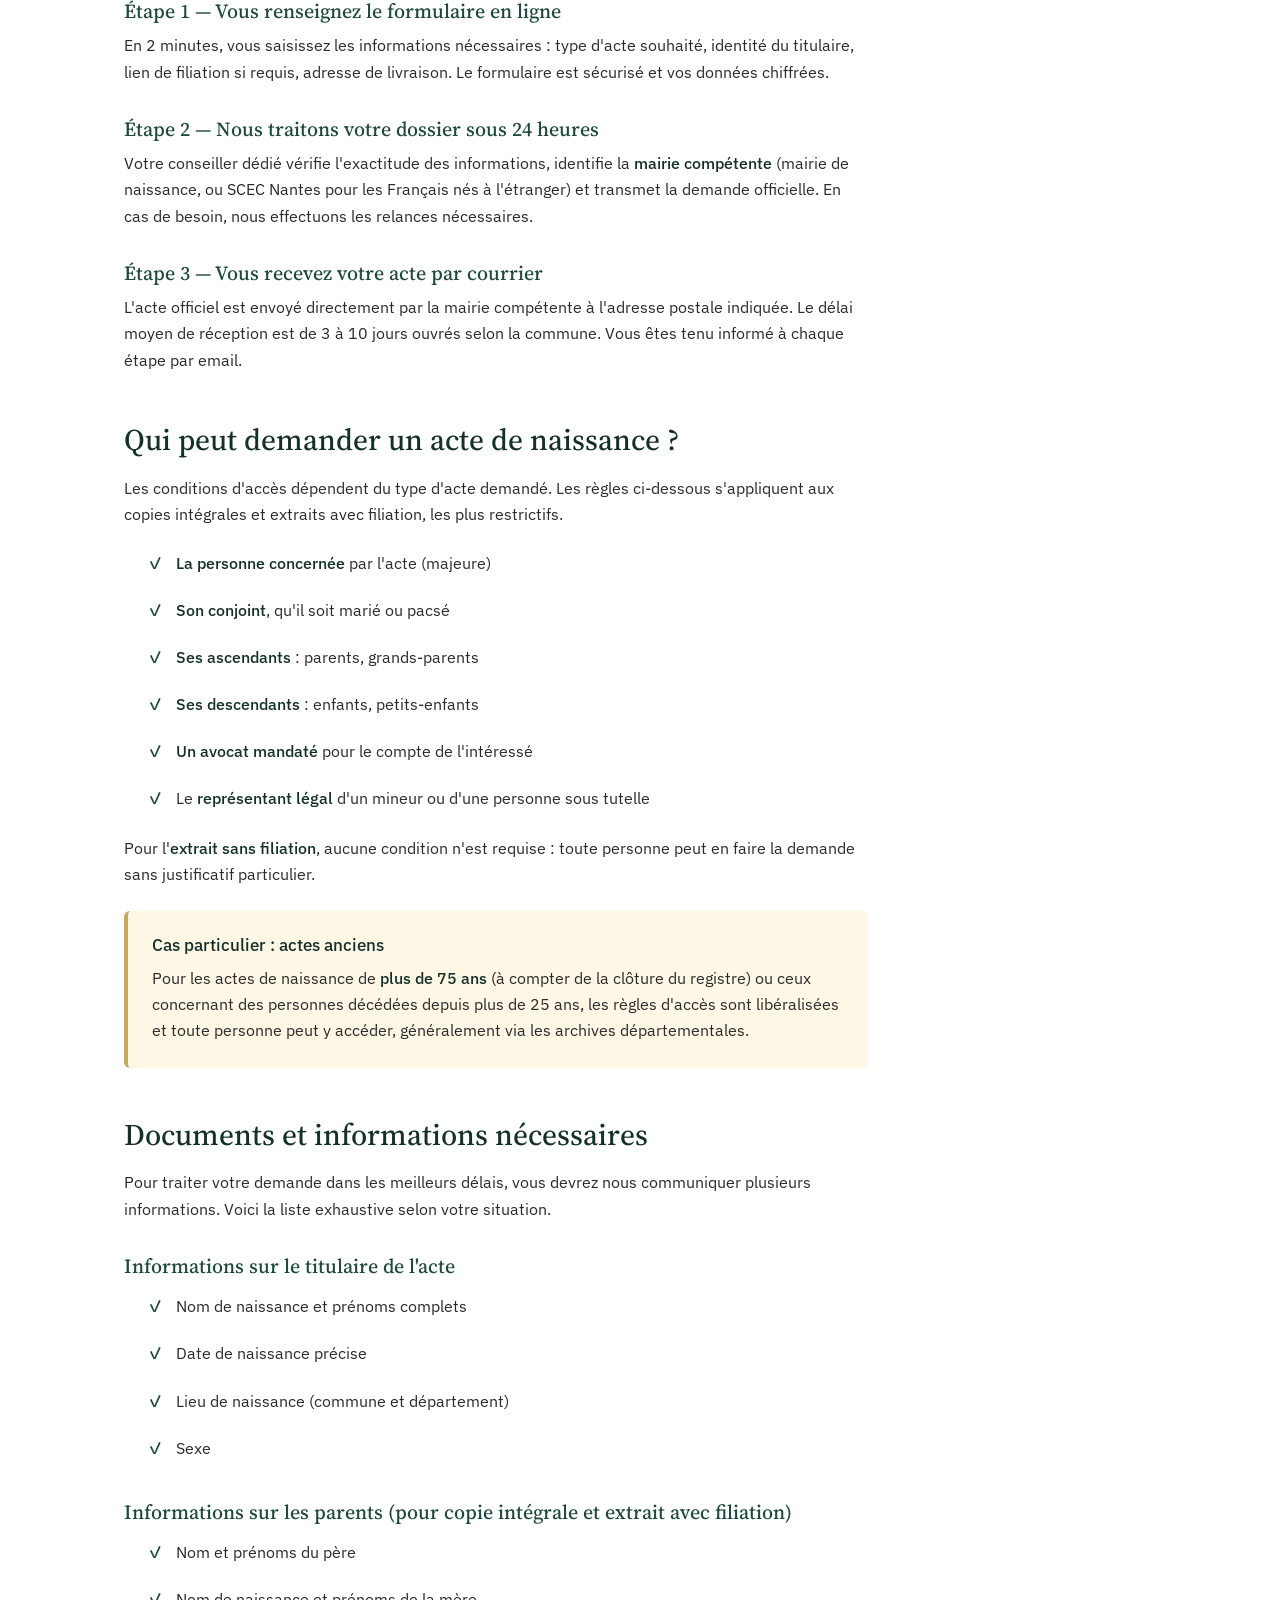
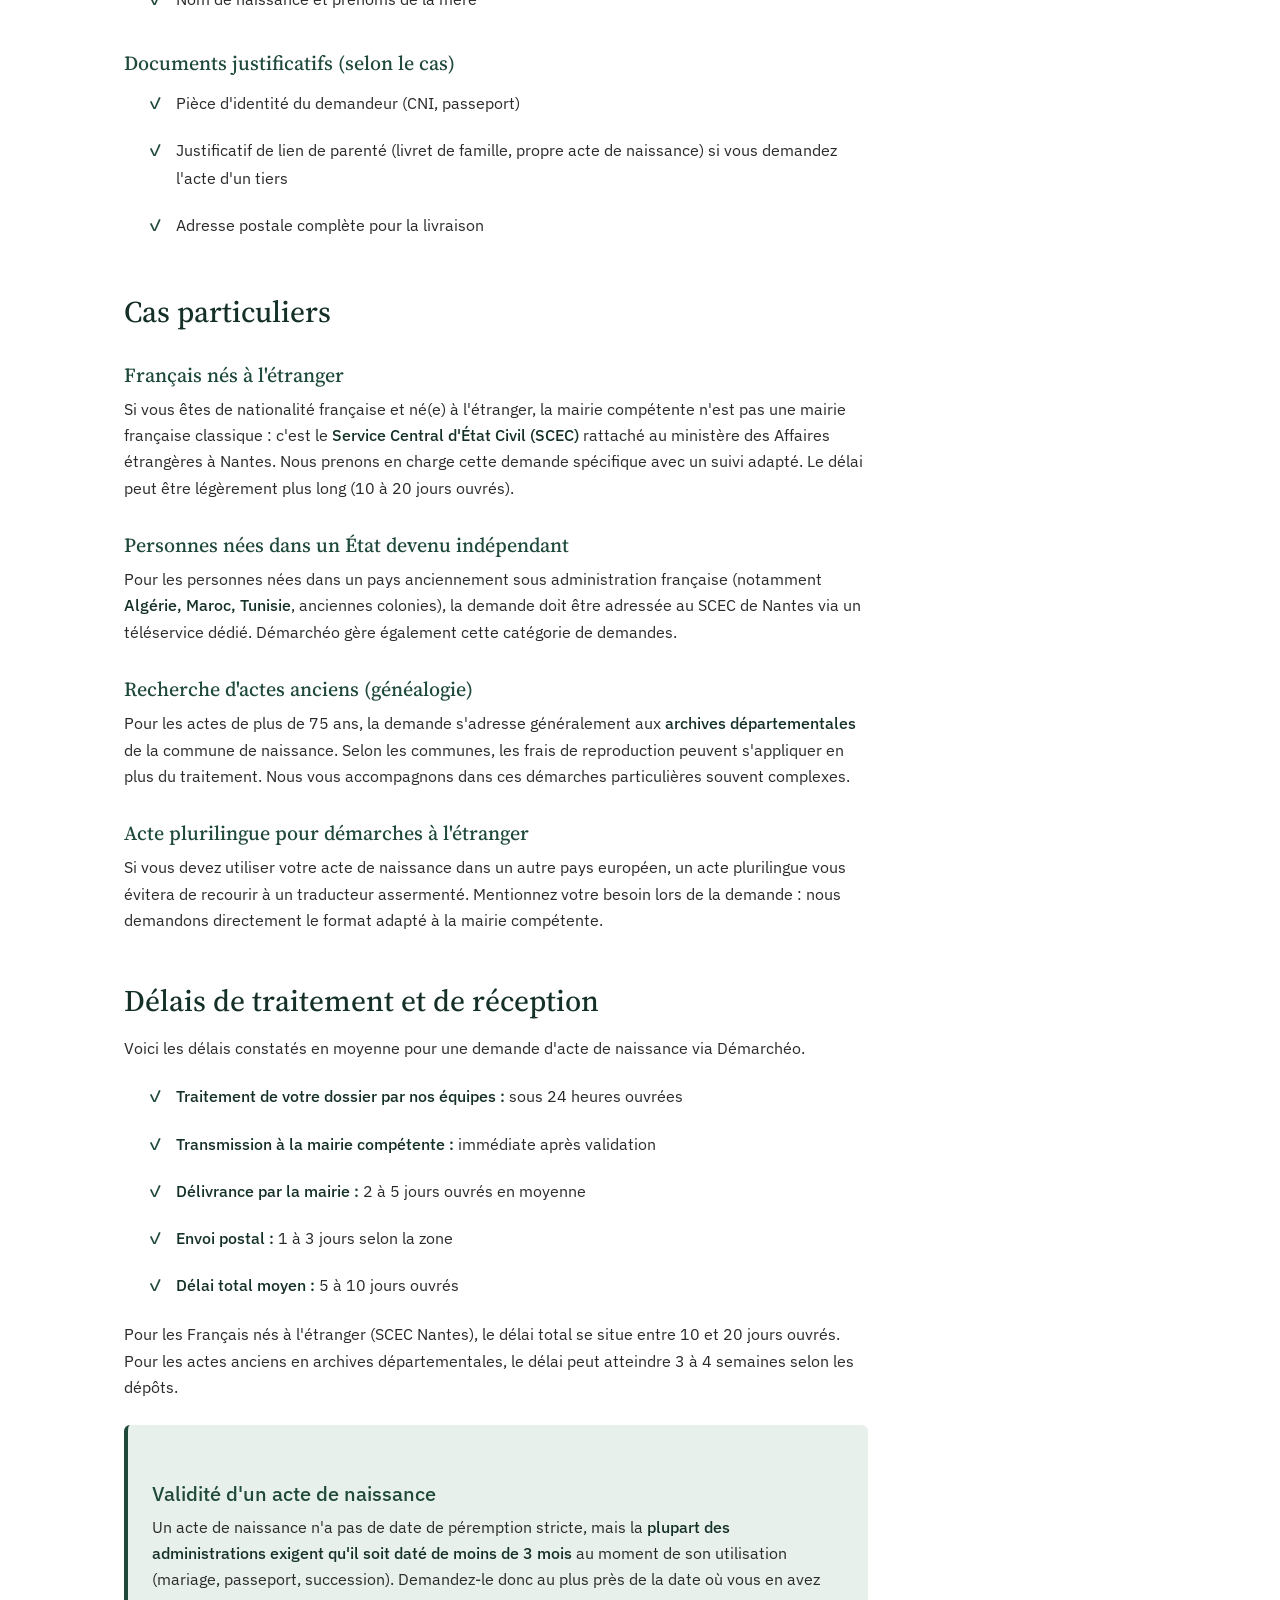
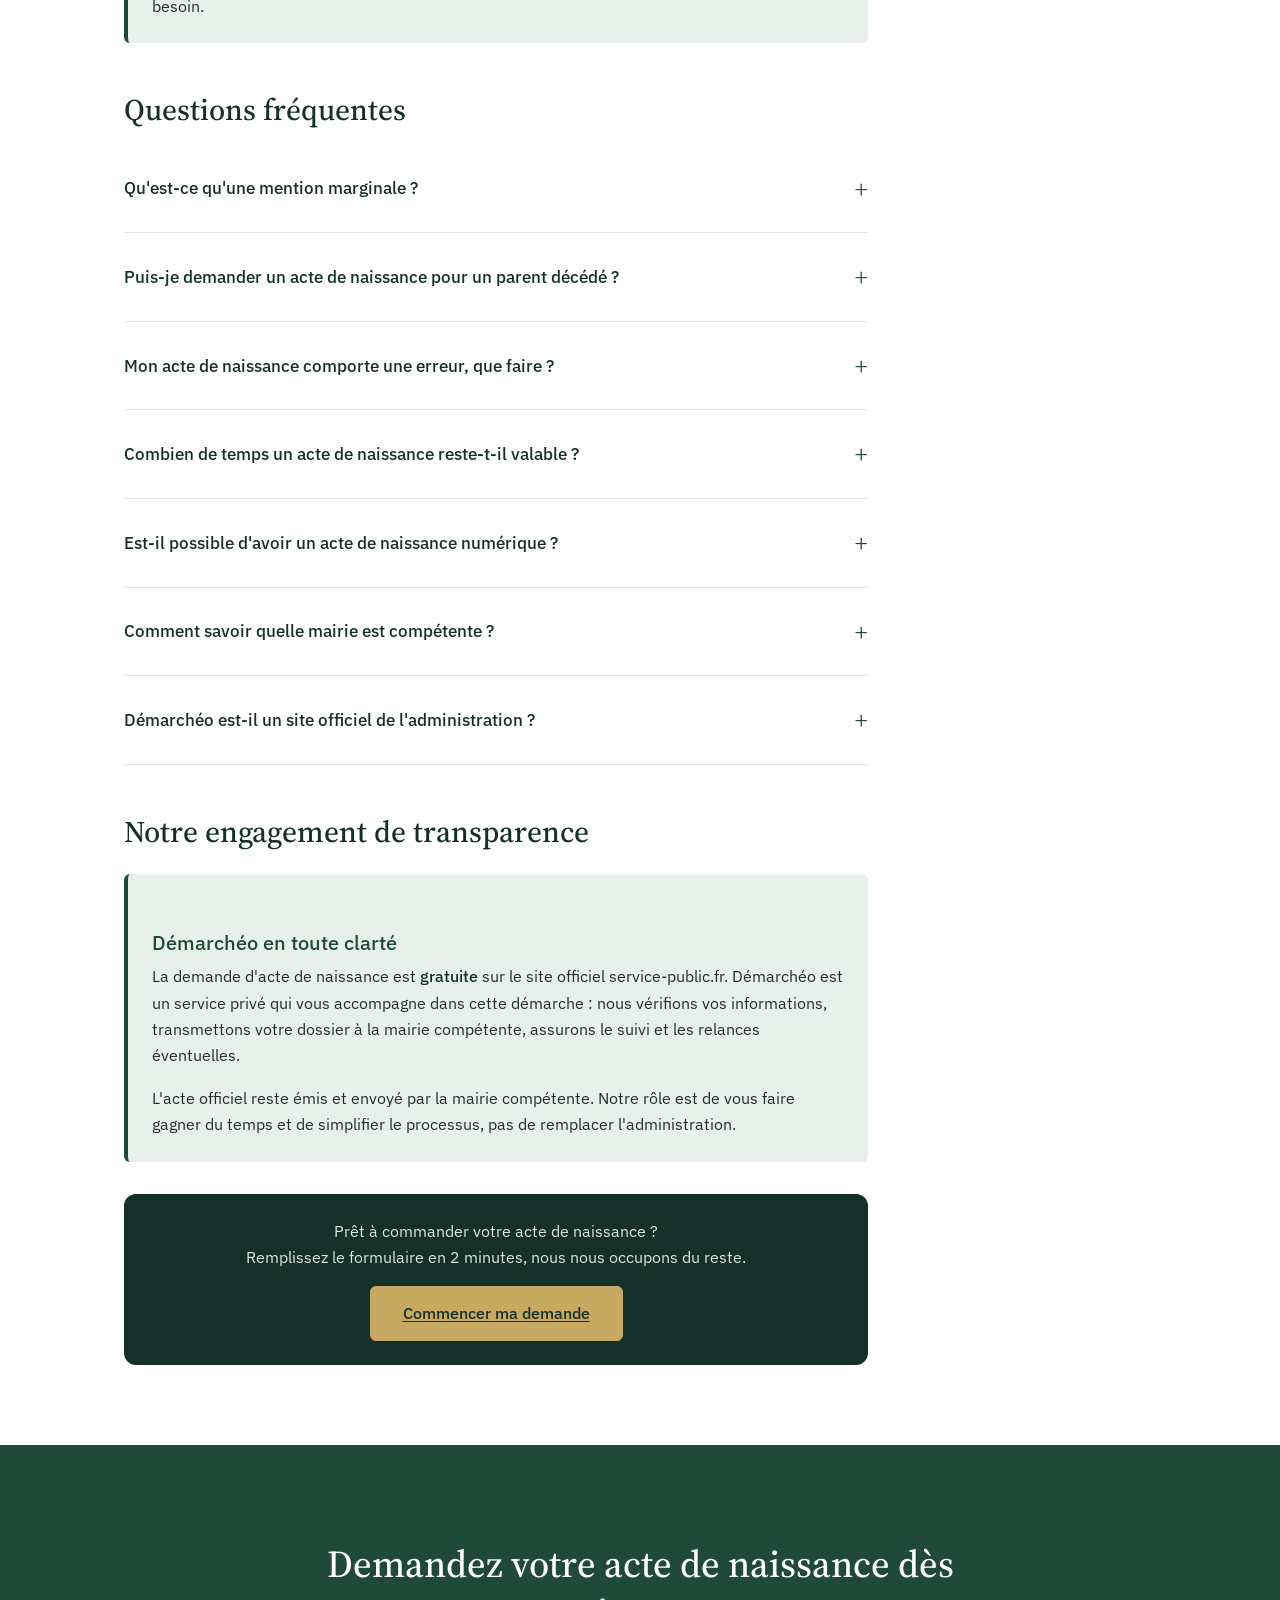
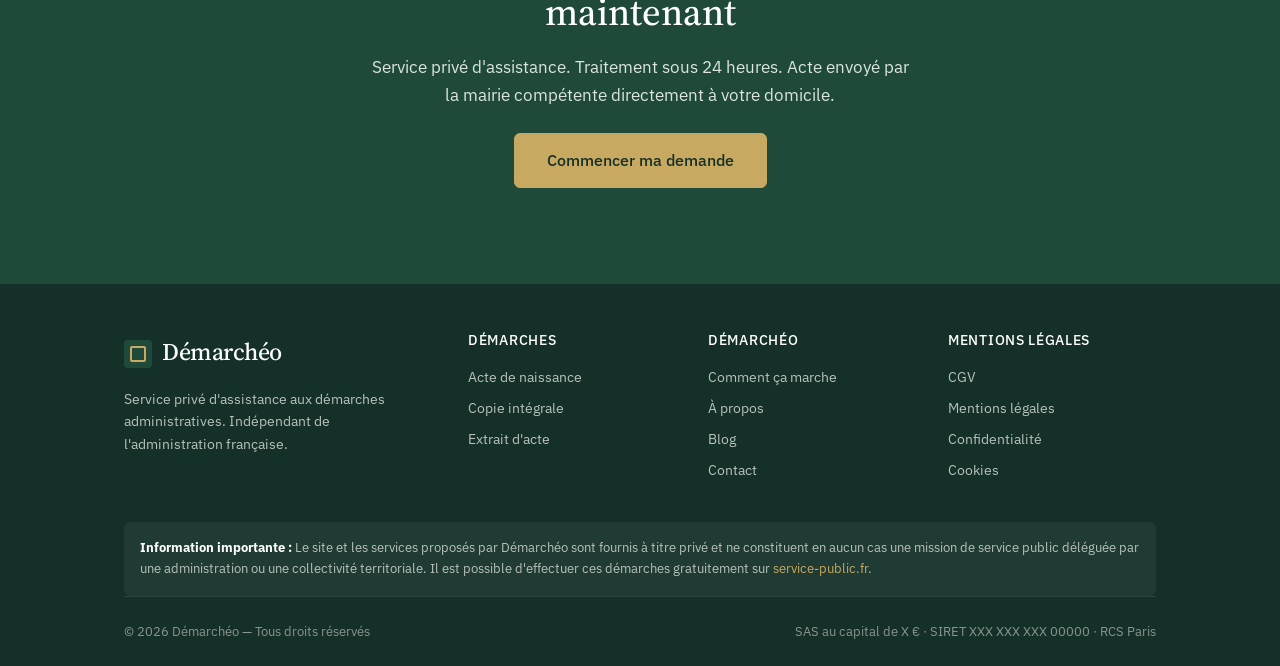
==== commit a58d9296: "Add files via upload" ====
--- a/index.html
+++ b/index.html
@@ -4,27 +4,25 @@
   <meta charset="UTF-8">
   <meta name="viewport" content="width=device-width, initial-scale=1.0">
 
-  <!-- SEO -->
-  <title>Démarchéo — Demande d'acte de naissance en ligne | 34€ TTC</title>
-  <meta name="description" content="Service privé d'assistance pour vos démarches administratives. Acte de naissance traité sous 24h, reçu par courrier. À partir de 34€ TTC frais postaux inclus.">
+  <!-- SEO principal -->
+  <title>Acte de naissance : demande en ligne sous 24h | Démarchéo</title>
+  <meta name="description" content="Demande d'acte de naissance en ligne : copie intégrale, extrait avec ou sans filiation. Service privé d'assistance, traitement sous 24h, livré par la mairie compétente.">
   <meta name="robots" content="index, follow, max-image-preview:large">
-  <link rel="canonical" href="https://www.demarcheo.fr/">
+  <link rel="canonical" href="https://www.demarcheo.fr/acte-de-naissance/">
 
   <!-- Open Graph -->
-  <meta property="og:type" content="website">
+  <meta property="og:type" content="article">
   <meta property="og:locale" content="fr_FR">
   <meta property="og:site_name" content="Démarchéo">
-  <meta property="og:title" content="Démarchéo — Demande d'acte de naissance en ligne | 34€ TTC">
-  <meta property="og:description" content="Service privé d'assistance pour vos démarches administratives. Acte de naissance traité sous 24h.">
-  <meta property="og:url" content="https://www.demarcheo.fr/">
-  <meta property="og:image" content="https://www.demarcheo.fr/og-image.jpg">
-
-  <!-- Twitter -->
+  <meta property="og:title" content="Acte de naissance : demande en ligne sous 24h | Démarchéo">
+  <meta property="og:description" content="Service privé d'assistance pour obtenir votre acte de naissance. Copie intégrale, extrait avec ou sans filiation.">
+  <meta property="og:url" content="https://www.demarcheo.fr/acte-de-naissance/">
+
   <meta name="twitter:card" content="summary_large_image">
-  <meta name="twitter:title" content="Démarchéo — Demande d'acte de naissance en ligne">
-  <meta name="twitter:description" content="Service privé d'assistance pour vos démarches administratives.">
-
-  <!-- Favicon -->
+  <meta name="twitter:title" content="Acte de naissance : demande en ligne sous 24h">
+  <meta name="twitter:description" content="Service privé d'assistance pour obtenir votre acte de naissance.">
+
+  <!-- Favicon (cohérent avec home) -->
   <link rel="icon" type="image/svg+xml" href="data:image/svg+xml,<svg xmlns='http://www.w3.org/2000/svg' viewBox='0 0 100 100'><rect width='100' height='100' fill='%231F4A3A' rx='16'/><rect x='22' y='22' width='56' height='56' fill='none' stroke='%23C8A961' stroke-width='6' rx='8'/></svg>">
 
   <!-- Fonts -->
@@ -32,43 +30,69 @@
   <link rel="preconnect" href="https://fonts.gstatic.com" crossorigin>
   <link href="https://fonts.googleapis.com/css2?family=IBM+Plex+Sans:wght@400;500&family=Source+Serif+Pro:wght@400;500;600&display=swap" rel="stylesheet">
 
-  <!-- Styles -->
-  <link rel="stylesheet" href="styles.css">
-
-  <!-- Schema.org : Organization + WebSite -->
+  <!-- Styles (lien relatif depuis /acte-de-naissance/) -->
+  <link rel="stylesheet" href="../styles.css">
+
+  <!-- Schema.org : Article + BreadcrumbList + FAQPage -->
   <script type="application/ld+json">
   {
     "@context": "https://schema.org",
     "@graph": [
       {
-        "@type": "Organization",
-        "@id": "https://www.demarcheo.fr/#organization",
-        "name": "Démarchéo",
-        "url": "https://www.demarcheo.fr/",
-        "logo": "https://www.demarcheo.fr/logo.png",
-        "description": "Service privé d'assistance aux démarches administratives. Indépendant de l'administration française.",
-        "sameAs": []
+        "@type": "BreadcrumbList",
+        "itemListElement": [
+          { "@type": "ListItem", "position": 1, "name": "Accueil", "item": "https://www.demarcheo.fr/" },
+          { "@type": "ListItem", "position": 2, "name": "Acte de naissance", "item": "https://www.demarcheo.fr/acte-de-naissance/" }
+        ]
       },
       {
-        "@type": "WebSite",
-        "@id": "https://www.demarcheo.fr/#website",
-        "url": "https://www.demarcheo.fr/",
-        "name": "Démarchéo",
-        "publisher": { "@id": "https://www.demarcheo.fr/#organization" },
-        "inLanguage": "fr-FR"
+        "@type": "Article",
+        "headline": "Acte de naissance : demande en ligne sous 24h",
+        "description": "Guide complet pour demander votre acte de naissance en ligne avec Démarchéo.",
+        "author": { "@type": "Organization", "name": "Démarchéo" },
+        "publisher": {
+          "@type": "Organization",
+          "name": "Démarchéo",
+          "logo": { "@type": "ImageObject", "url": "https://www.demarcheo.fr/logo.png" }
+        },
+        "inLanguage": "fr-FR",
+        "datePublished": "2026-05-24",
+        "dateModified": "2026-05-24"
       },
       {
-        "@type": "Service",
-        "name": "Demande d'acte de naissance",
-        "provider": { "@id": "https://www.demarcheo.fr/#organization" },
-        "areaServed": "FR",
-        "description": "Assistance pour l'obtention d'un acte de naissance (copie intégrale, extrait avec ou sans filiation) auprès de la mairie compétente.",
-        "offers": {
-          "@type": "Offer",
-          "price": "34.00",
-          "priceCurrency": "EUR",
-          "availability": "https://schema.org/InStock"
-        }
+        "@type": "FAQPage",
+        "mainEntity": [
+          {
+            "@type": "Question",
+            "name": "Qu'est-ce qu'un acte de naissance ?",
+            "acceptedAnswer": { "@type": "Answer", "text": "L'acte de naissance est un document officiel rédigé par un officier d'état civil au moment de la déclaration de naissance. Il atteste de l'identité d'une personne et est exigé pour de nombreuses démarches : mariage, passeport, succession, naturalisation." }
+          },
+          {
+            "@type": "Question",
+            "name": "Quels sont les 3 types d'actes de naissance ?",
+            "acceptedAnswer": { "@type": "Answer", "text": "Il existe trois versions : la copie intégrale (toutes les informations, dont les parents et mentions marginales), l'extrait avec filiation (synthèse incluant les parents) et l'extrait sans filiation (synthèse sans les parents, accessible sans justificatif)." }
+          },
+          {
+            "@type": "Question",
+            "name": "Quel délai pour recevoir un acte de naissance ?",
+            "acceptedAnswer": { "@type": "Answer", "text": "Avec Démarchéo, votre demande est transmise à la mairie compétente sous 24 heures ouvrées. L'acte est ensuite envoyé par la mairie par courrier postal, sous 3 à 10 jours ouvrés selon la commune." }
+          },
+          {
+            "@type": "Question",
+            "name": "Qui peut demander un acte de naissance ?",
+            "acceptedAnswer": { "@type": "Answer", "text": "La copie intégrale et l'extrait avec filiation sont réservés à la personne concernée, son conjoint, ses parents, grands-parents, descendants ou un avocat mandaté. L'extrait sans filiation peut être demandé par toute personne sans justificatif." }
+          },
+          {
+            "@type": "Question",
+            "name": "Comment obtenir un acte de naissance pour un Français né à l'étranger ?",
+            "acceptedAnswer": { "@type": "Answer", "text": "Pour les Français nés à l'étranger, la demande doit être adressée au Service Central d'État Civil (SCEC) du ministère des Affaires étrangères à Nantes. Démarchéo prend en charge cette démarche pour vous." }
+          },
+          {
+            "@type": "Question",
+            "name": "Démarchéo est-il un site officiel ?",
+            "acceptedAnswer": { "@type": "Answer", "text": "Non. Démarchéo est un service privé indépendant de l'administration française. Cette démarche peut être effectuée gratuitement sur le site officiel service-public.fr. Notre service consiste à vous accompagner et à prendre en charge ces démarches pour vous faire gagner du temps." }
+          }
+        ]
       }
     ]
   }
@@ -76,25 +100,23 @@
 </head>
 <body>
 
-  <!-- Bandeau légal obligatoire (anti-DGCCRF) -->
+  <!-- Bandeau légal (cohérent avec homepage) -->
   <div class="legal-bar" role="note">
     Service privé indépendant de l'administration française. Démarches disponibles gratuitement sur <a href="https://www.service-public.fr" target="_blank" rel="noopener">service-public.fr</a>.
   </div>
 
-  <!-- Header -->
+  <!-- Header (identique à la home) -->
   <header class="site-header">
     <div class="header-inner">
       <a href="/" class="logo" aria-label="Démarchéo, accueil">
         <span class="logo-mark" aria-hidden="true"></span>Démarchéo
       </a>
-
       <nav class="nav-main" aria-label="Navigation principale">
         <button class="nav-toggle" aria-label="Ouvrir le menu" aria-expanded="false">☰</button>
         <ul>
-          <li><a href="/acte-de-naissance/">Acte de naissance</a></li>
-          <li><a href="#comment-ca-marche">Comment ça marche</a></li>
-          <li><a href="#tarifs">Tarifs</a></li>
-          <li><a href="#faq">FAQ</a></li>
+          <li><a href="/acte-de-naissance/" aria-current="page">Acte de naissance</a></li>
+          <li><a href="/comment-ca-marche/">Comment ça marche</a></li>
+          <li><a href="/faq/">FAQ</a></li>
           <li><a href="/contact/">Contact</a></li>
           <li><a href="/commande/" class="btn btn-primary" style="padding: 8px 18px; font-size: 14px;">Commencer</a></li>
         </ul>
@@ -102,307 +124,302 @@
     </div>
   </header>
 
+  <!-- Fil d'Ariane -->
+  <nav class="breadcrumb" aria-label="Fil d'Ariane">
+    <ol>
+      <li><a href="/">Accueil</a></li>
+      <li aria-current="page">Acte de naissance</li>
+    </ol>
+  </nav>
+
   <main>
 
     <!-- HERO -->
-    <section class="hero" aria-labelledby="hero-title">
-      <div class="hero-inner">
-        <div>
-          <span class="hero-eyebrow">Service privé d'assistance</span>
-          <h1 id="hero-title">Demandez votre acte de naissance en 2 minutes.</h1>
-          <p class="hero-subtitle">Service privé d'assistance administrative. Acte de naissance traité sous 24 heures, livré chez vous par la mairie compétente.</p>
-
-          <div class="hero-disclaimer">
-            <strong>En toute transparence :</strong> cette démarche peut être effectuée gratuitement sur service-public.fr. Notre service vous fait gagner du temps et vous accompagne du début à la fin.
-          </div>
-
-          <div class="hero-ctas">
-            <a href="/commande/" class="btn btn-primary btn-lg">Commencer ma demande</a>
-            <a href="#comment-ca-marche" class="btn btn-secondary btn-lg">Voir comment ça marche</a>
-          </div>
-
-          <div class="hero-trust">
-            <span><span class="check">✓</span> Sans déplacement</span>
-            <span><span class="check">✓</span> Frais postaux inclus</span>
-            <span><span class="check">✓</span> Conseiller dédié</span>
-            <span><span class="check">✓</span> Paiement sécurisé</span>
-          </div>
-        </div>
-
-        <!-- Visuel : aperçu du formulaire (différenciation) -->
-        <div class="hero-visual" aria-hidden="true">
-          <div class="preview-form">
-            <div class="preview-label">Étape 1 — Vos informations</div>
-            <div class="preview-field filled">Sophie Martin</div>
-            <div class="preview-field filled">15 mars 1978 · Bordeaux</div>
-            <div class="preview-field">Type d'acte demandé</div>
-
-            <div style="margin-top: 16px; padding-top: 16px; border-top: 1px solid var(--border);">
-              <div class="preview-step done"><span class="step-num">✓</span> Demande envoyée à la mairie</div>
-              <div class="preview-step done"><span class="step-num">✓</span> Traitement en cours · 24h</div>
-              <div class="preview-step todo"><span class="step-num">3</span> Réception sous 3 à 10 jours</div>
-            </div>
-          </div>
+    <section class="page-hero" aria-labelledby="page-title">
+      <div class="container">
+        <span class="hero-eyebrow">Démarche d'état civil</span>
+        <h1 id="page-title">Demande d'acte de naissance en ligne</h1>
+        <p class="lede">Obtenez votre acte de naissance (copie intégrale, extrait avec ou sans filiation) sans vous déplacer. Service privé d'assistance avec traitement sous 24 heures et livraison par la mairie compétente.</p>
+
+        <div class="hero-disclaimer">
+          <strong>En toute transparence :</strong> cette démarche est gratuite sur service-public.fr. Démarchéo vous accompagne pour vous faire gagner du temps.
+        </div>
+
+        <div class="hero-ctas">
+          <a href="/commande/" class="btn btn-primary btn-lg">Commencer ma demande</a>
+          <a href="#types-actes" class="btn btn-secondary btn-lg">Voir les différents types d'actes</a>
         </div>
       </div>
     </section>
 
-    <!-- COMMENT ÇA MARCHE -->
-    <section class="section" id="comment-ca-marche" aria-labelledby="how-title">
-      <div class="container">
-        <div class="section-header">
-          <span class="eyebrow">Notre processus</span>
-          <h2 id="how-title">Trois étapes simples, zéro démarche complexe</h2>
-          <p>Du formulaire en ligne à la réception de votre acte, nous prenons en charge l'ensemble des démarches auprès de la mairie compétente.</p>
-        </div>
-
-        <div class="steps">
-          <article class="step-card">
-            <div class="step-number">01</div>
-            <h3>Remplissez le formulaire</h3>
-            <p>2 minutes pour renseigner vos informations d'état civil et choisir le type d'acte. Paiement sécurisé par Stripe.</p>
-          </article>
-          <article class="step-card">
-            <div class="step-number">02</div>
-            <h3>Nous traitons votre demande</h3>
-            <p>Sous 24 heures ouvrées, votre conseiller dédié vérifie votre dossier et transmet la demande à la mairie de votre commune de naissance.</p>
-          </article>
-          <article class="step-card">
-            <div class="step-number">03</div>
-            <h3>Recevez votre acte</h3>
-            <p>L'acte officiel vous est envoyé directement par la mairie à votre adresse postale, sous 3 à 10 jours selon la commune.</p>
-          </article>
-        </div>
+    <!-- CONTENU PRINCIPAL : 2 colonnes -->
+    <div class="page-content">
+
+      <!-- Article principal -->
+      <article>
+
+        <h2 id="definition">Qu'est-ce qu'un acte de naissance ?</h2>
+        <p>L'acte de naissance est un <strong>document officiel d'état civil</strong> rédigé par un officier de mairie au moment de la déclaration de naissance d'un enfant. Il constitue la preuve légale de l'identité d'une personne et fait foi devant toutes les administrations françaises.</p>
+        <p>Ce document contient l'ensemble des informations relatives à la naissance : nom, prénoms, sexe, date, heure et lieu de naissance, mais aussi les informations sur les parents et d'éventuelles mentions marginales (mariage, divorce, décès, changement de nom, déclaration de nationalité).</p>
+        <p>L'acte de naissance est exigé pour de nombreuses démarches courantes : constitution d'un dossier de mariage, demande de passeport ou de carte d'identité, succession, dossier de naturalisation, inscription scolaire, recherche généalogique, ou encore demande de pension.</p>
+
+        <div class="callout">
+          <h3>À retenir</h3>
+          <p>L'acte de naissance est délivré par la <strong>mairie de la commune de naissance</strong> de la personne concernée — et non par sa mairie de résidence actuelle.</p>
+          <p>Pour les personnes nées à l'étranger de nationalité française, la demande est traitée par le Service Central d'État Civil (SCEC) à Nantes.</p>
+        </div>
+
+        <h2 id="types-actes">Les 3 types d'actes de naissance</h2>
+        <p>Selon votre démarche, vous pouvez demander l'une des trois formes officielles d'acte de naissance. Chacune contient un niveau de détail différent et obéit à des règles d'accès spécifiques.</p>
+
+        <h3>Copie intégrale</h3>
+        <p>La copie intégrale est la <strong>reproduction stricte de l'acte de naissance original</strong>. Elle contient l'ensemble des informations enregistrées par l'officier d'état civil : identité du titulaire, identité complète des deux parents, et l'intégralité des mentions marginales ajoutées au fil du temps.</p>
+        <p>C'est le document à privilégier pour les démarches administratives sensibles : <strong>mariage civil, passeport, naturalisation, succession, divorce</strong>. La plupart des administrations exigent une copie intégrale datée de moins de 3 mois.</p>
+
+        <h3>Extrait avec filiation</h3>
+        <p>L'extrait avec filiation est une <strong>synthèse de l'acte de naissance</strong> qui reprend les informations essentielles concernant le titulaire ainsi que celles des parents (nom, prénoms, date et lieu de naissance, profession le cas échéant). Les mentions marginales pertinentes y figurent également.</p>
+        <p>Ce document est utile lorsque vous devez prouver votre filiation sans avoir besoin de la version intégrale. Il est notamment accepté pour la plupart des démarches de carte d'identité et de passeport.</p>
+
+        <h3>Extrait sans filiation</h3>
+        <p>L'extrait sans filiation est la <strong>version la plus succincte</strong> de l'acte de naissance. Il ne contient que les informations relatives au titulaire (nom, prénoms, date et lieu de naissance) et certaines mentions marginales, mais ne mentionne pas les parents.</p>
+        <p>Sa particularité : il peut être demandé <strong>par toute personne, sans justificatif</strong>, ce qui en fait le document de référence pour les démarches simples ne nécessitant pas la preuve de filiation.</p>
+
+        <h3>Acte plurilingue (pour l'étranger)</h3>
+        <p>L'acte plurilingue est une <strong>traduction officielle</strong> de la copie intégrale ou de l'extrait. Il est utilisé pour les démarches administratives à l'étranger et évite de recourir à un traducteur assermenté. La liste des langues disponibles est définie par le Service Public.</p>
+
+        <h3>Tableau comparatif</h3>
+        <div class="compare-table-wrapper">
+          <table class="compare-table">
+            <thead>
+              <tr>
+                <th>Critère</th>
+                <th>Copie intégrale</th>
+                <th>Extrait avec filiation</th>
+                <th>Extrait sans filiation</th>
+              </tr>
+            </thead>
+            <tbody>
+              <tr>
+                <td>Niveau de détail</td>
+                <td>Reproduction complète</td>
+                <td>Synthèse avec parents</td>
+                <td>Synthèse seule</td>
+              </tr>
+              <tr>
+                <td>Mentions des parents</td>
+                <td>Oui, complètes</td>
+                <td>Oui</td>
+                <td>Non</td>
+              </tr>
+              <tr>
+                <td>Mentions marginales</td>
+                <td>Toutes</td>
+                <td>Principales</td>
+                <td>Principales</td>
+              </tr>
+              <tr>
+                <td>Accès</td>
+                <td>Justificatif requis</td>
+                <td>Justificatif requis</td>
+                <td>Libre, sans justificatif</td>
+              </tr>
+              <tr>
+                <td>Usage principal</td>
+                <td>Mariage, succession, naturalisation</td>
+                <td>CNI, passeport, formalités</td>
+                <td>Démarches simples</td>
+              </tr>
+            </tbody>
+          </table>
+        </div>
+
+        <div class="inline-cta">
+          <p>Pas sûr du type d'acte dont vous avez besoin ? Notre conseiller vous oriente avant la demande.</p>
+          <a href="/commande/" class="btn btn-primary">Démarrer ma demande</a>
+        </div>
+
+        <h2 id="comment-obtenir">Comment obtenir votre acte de naissance avec Démarchéo</h2>
+        <p>Notre service prend en charge l'ensemble du processus, de la qualification de votre demande jusqu'à la réception de l'acte officiel à votre domicile.</p>
+
+        <h3>Étape 1 — Vous renseignez le formulaire en ligne</h3>
+        <p>En 2 minutes, vous saisissez les informations nécessaires : type d'acte souhaité, identité du titulaire, lien de filiation si requis, adresse de livraison. Le formulaire est sécurisé et vos données chiffrées.</p>
+
+        <h3>Étape 2 — Nous traitons votre dossier sous 24 heures</h3>
+        <p>Votre conseiller dédié vérifie l'exactitude des informations, identifie la <strong>mairie compétente</strong> (mairie de naissance, ou SCEC Nantes pour les Français nés à l'étranger) et transmet la demande officielle. En cas de besoin, nous effectuons les relances nécessaires.</p>
+
+        <h3>Étape 3 — Vous recevez votre acte par courrier</h3>
+        <p>L'acte officiel est envoyé directement par la mairie compétente à l'adresse postale indiquée. Le délai moyen de réception est de 3 à 10 jours ouvrés selon la commune. Vous êtes tenu informé à chaque étape par email.</p>
+
+        <h2 id="qui-peut-demander">Qui peut demander un acte de naissance ?</h2>
+        <p>Les conditions d'accès dépendent du type d'acte demandé. Les règles ci-dessous s'appliquent aux copies intégrales et extraits avec filiation, les plus restrictifs.</p>
+
+        <ul class="check-list">
+          <li><strong>La personne concernée</strong> par l'acte (majeure)</li>
+          <li><strong>Son conjoint</strong>, qu'il soit marié ou pacsé</li>
+          <li><strong>Ses ascendants</strong> : parents, grands-parents</li>
+          <li><strong>Ses descendants</strong> : enfants, petits-enfants</li>
+          <li><strong>Un avocat mandaté</strong> pour le compte de l'intéressé</li>
+          <li>Le <strong>représentant légal</strong> d'un mineur ou d'une personne sous tutelle</li>
+        </ul>
+
+        <p>Pour l'<strong>extrait sans filiation</strong>, aucune condition n'est requise : toute personne peut en faire la demande sans justificatif particulier.</p>
+
+        <div class="callout callout-warning">
+          <h4>Cas particulier : actes anciens</h4>
+          <p>Pour les actes de naissance de <strong>plus de 75 ans</strong> (à compter de la clôture du registre) ou ceux concernant des personnes décédées depuis plus de 25 ans, les règles d'accès sont libéralisées et toute personne peut y accéder, généralement via les archives départementales.</p>
+        </div>
+
+        <h2 id="documents-necessaires">Documents et informations nécessaires</h2>
+        <p>Pour traiter votre demande dans les meilleurs délais, vous devrez nous communiquer plusieurs informations. Voici la liste exhaustive selon votre situation.</p>
+
+        <h3>Informations sur le titulaire de l'acte</h3>
+        <ul class="check-list">
+          <li>Nom de naissance et prénoms complets</li>
+          <li>Date de naissance précise</li>
+          <li>Lieu de naissance (commune et département)</li>
+          <li>Sexe</li>
+        </ul>
+
+        <h3>Informations sur les parents (pour copie intégrale et extrait avec filiation)</h3>
+        <ul class="check-list">
+          <li>Nom et prénoms du père</li>
+          <li>Nom de naissance et prénoms de la mère</li>
+        </ul>
+
+        <h3>Documents justificatifs (selon le cas)</h3>
+        <ul class="check-list">
+          <li>Pièce d'identité du demandeur (CNI, passeport)</li>
+          <li>Justificatif de lien de parenté (livret de famille, propre acte de naissance) si vous demandez l'acte d'un tiers</li>
+          <li>Adresse postale complète pour la livraison</li>
+        </ul>
+
+        <h2 id="cas-particuliers">Cas particuliers</h2>
+
+        <h3>Français nés à l'étranger</h3>
+        <p>Si vous êtes de nationalité française et né(e) à l'étranger, la mairie compétente n'est pas une mairie française classique : c'est le <strong>Service Central d'État Civil (SCEC)</strong> rattaché au ministère des Affaires étrangères à Nantes. Nous prenons en charge cette demande spécifique avec un suivi adapté. Le délai peut être légèrement plus long (10 à 20 jours ouvrés).</p>
+
+        <h3>Personnes nées dans un État devenu indépendant</h3>
+        <p>Pour les personnes nées dans un pays anciennement sous administration française (notamment <strong>Algérie, Maroc, Tunisie</strong>, anciennes colonies), la demande doit être adressée au SCEC de Nantes via un téléservice dédié. Démarchéo gère également cette catégorie de demandes.</p>
+
+        <h3>Recherche d'actes anciens (généalogie)</h3>
+        <p>Pour les actes de plus de 75 ans, la demande s'adresse généralement aux <strong>archives départementales</strong> de la commune de naissance. Selon les communes, les frais de reproduction peuvent s'appliquer en plus du traitement. Nous vous accompagnons dans ces démarches particulières souvent complexes.</p>
+
+        <h3>Acte plurilingue pour démarches à l'étranger</h3>
+        <p>Si vous devez utiliser votre acte de naissance dans un autre pays européen, un acte plurilingue vous évitera de recourir à un traducteur assermenté. Mentionnez votre besoin lors de la demande : nous demandons directement le format adapté à la mairie compétente.</p>
+
+        <h2 id="delais">Délais de traitement et de réception</h2>
+        <p>Voici les délais constatés en moyenne pour une demande d'acte de naissance via Démarchéo.</p>
+
+        <ul class="check-list">
+          <li><strong>Traitement de votre dossier par nos équipes :</strong> sous 24 heures ouvrées</li>
+          <li><strong>Transmission à la mairie compétente :</strong> immédiate après validation</li>
+          <li><strong>Délivrance par la mairie :</strong> 2 à 5 jours ouvrés en moyenne</li>
+          <li><strong>Envoi postal :</strong> 1 à 3 jours selon la zone</li>
+          <li><strong>Délai total moyen :</strong> 5 à 10 jours ouvrés</li>
+        </ul>
+
+        <p>Pour les Français nés à l'étranger (SCEC Nantes), le délai total se situe entre 10 et 20 jours ouvrés. Pour les actes anciens en archives départementales, le délai peut atteindre 3 à 4 semaines selon les dépôts.</p>
+
+        <div class="callout">
+          <h3>Validité d'un acte de naissance</h3>
+          <p>Un acte de naissance n'a pas de date de péremption stricte, mais la <strong>plupart des administrations exigent qu'il soit daté de moins de 3 mois</strong> au moment de son utilisation (mariage, passeport, succession). Demandez-le donc au plus près de la date où vous en avez besoin.</p>
+        </div>
+
+        <h2 id="faq">Questions fréquentes</h2>
+
+        <details class="faq-item">
+          <summary>Qu'est-ce qu'une mention marginale ?</summary>
+          <div class="faq-body">
+            Les mentions marginales sont des annotations ajoutées en marge de l'acte de naissance original pour refléter les événements importants de la vie civile : mariage, divorce, PACS, changement de nom, reconnaissance, décès, déclaration de nationalité. Elles figurent obligatoirement sur la copie intégrale.
+          </div>
+        </details>
+
+        <details class="faq-item">
+          <summary>Puis-je demander un acte de naissance pour un parent décédé ?</summary>
+          <div class="faq-body">
+            Oui, sous conditions. Si vous êtes descendant direct (enfant, petit-enfant), vous pouvez demander la copie intégrale ou l'extrait avec filiation en justifiant du lien de parenté. Pour les actes datant de plus de 25 ans après le décès, les conditions d'accès sont assouplies.
+          </div>
+        </details>
+
+        <details class="faq-item">
+          <summary>Mon acte de naissance comporte une erreur, que faire ?</summary>
+          <div class="faq-body">
+            Une rectification d'acte d'état civil ne relève pas de la même démarche qu'une simple demande. Si vous constatez une erreur (orthographe, date, filiation), il faut saisir le procureur de la République du tribunal judiciaire dont dépend la mairie de naissance. Nous pouvons vous orienter vers la bonne procédure.
+          </div>
+        </details>
+
+        <details class="faq-item">
+          <summary>Combien de temps un acte de naissance reste-t-il valable ?</summary>
+          <div class="faq-body">
+            Un acte de naissance n'expire pas en lui-même, mais les administrations exigent généralement qu'il date de moins de 3 mois pour les démarches sensibles (mariage, passeport, succession). Pour un simple justificatif d'identité, des délais plus longs peuvent être acceptés.
+          </div>
+        </details>
+
+        <details class="faq-item">
+          <summary>Est-il possible d'avoir un acte de naissance numérique ?</summary>
+          <div class="faq-body">
+            La plupart des actes de naissance sont aujourd'hui envoyés en version papier par la mairie. Certaines mairies proposent une transmission dématérialisée via le téléservice COMEDEC, mais ce dispositif est réservé aux échanges entre administrations et notaires, pas aux particuliers.
+          </div>
+        </details>
+
+        <details class="faq-item">
+          <summary>Comment savoir quelle mairie est compétente ?</summary>
+          <div class="faq-body">
+            La mairie compétente est toujours celle de la <strong>commune de naissance</strong> du titulaire, et non celle de sa résidence actuelle. Pour les naissances à Paris, la compétence est désormais centralisée entre les mairies d'arrondissement. Pour les Français nés à l'étranger, c'est le SCEC de Nantes. Nous identifions automatiquement la bonne autorité.
+          </div>
+        </details>
+
+        <details class="faq-item">
+          <summary>Démarchéo est-il un site officiel de l'administration ?</summary>
+          <div class="faq-body">
+            Non. Démarchéo est un service privé indépendant de l'administration française. Nous ne sommes ni mandatés ni affiliés à l'État. Toutes les démarches que nous proposons peuvent être effectuées gratuitement sur le site officiel <a href="https://www.service-public.fr" target="_blank" rel="noopener">service-public.fr</a>. Notre service consiste à vous accompagner et à prendre en charge ces démarches pour vous faire gagner du temps.
+          </div>
+        </details>
+
+        <h2 id="engagement">Notre engagement de transparence</h2>
+        <div class="callout">
+          <h3>Démarchéo en toute clarté</h3>
+          <p>La demande d'acte de naissance est <strong>gratuite</strong> sur le site officiel service-public.fr. Démarchéo est un service privé qui vous accompagne dans cette démarche : nous vérifions vos informations, transmettons votre dossier à la mairie compétente, assurons le suivi et les relances éventuelles.</p>
+          <p>L'acte officiel reste émis et envoyé par la mairie compétente. Notre rôle est de vous faire gagner du temps et de simplifier le processus, pas de remplacer l'administration.</p>
+        </div>
+
+        <div class="inline-cta">
+          <p>Prêt à commander votre acte de naissance ?<br>Remplissez le formulaire en 2 minutes, nous nous occupons du reste.</p>
+          <a href="/commande/" class="btn btn-primary btn-lg">Commencer ma demande</a>
+        </div>
+
+      </article>
+
+      <!-- Sommaire latéral sticky -->
+      <aside class="toc" aria-label="Sommaire de la page">
+        <p class="toc-title">Dans cet article</p>
+        <ol>
+          <li><a href="#definition">Définition</a></li>
+          <li><a href="#types-actes">Les 3 types d'actes</a></li>
+          <li><a href="#comment-obtenir">Comment obtenir</a></li>
+          <li><a href="#qui-peut-demander">Qui peut demander</a></li>
+          <li><a href="#documents-necessaires">Documents nécessaires</a></li>
+          <li><a href="#cas-particuliers">Cas particuliers</a></li>
+          <li><a href="#delais">Délais</a></li>
+          <li><a href="#faq">Questions fréquentes</a></li>
+          <li><a href="#engagement">Engagement</a></li>
+        </ol>
+      </aside>
+
+    </div>
+
+    <!-- CTA final pleine largeur -->
+    <section class="final-cta">
+      <div class="container-narrow">
+        <h2>Demandez votre acte de naissance dès maintenant</h2>
+        <p>Service privé d'assistance. Traitement sous 24 heures. Acte envoyé par la mairie compétente directement à votre domicile.</p>
+        <a href="/commande/" class="btn btn-primary btn-lg">Commencer ma demande</a>
       </div>
     </section>
 
-    <!-- POUR QUI -->
-    <section class="section section-alt" aria-labelledby="usecase-title">
-      <div class="container">
-        <div class="section-header">
-          <span class="eyebrow">Cas d'usage</span>
-          <h2 id="usecase-title">Dans quelle situation êtes-vous ?</h2>
-          <p>Quelle que soit la raison de votre demande, nous adaptons l'accompagnement à votre situation.</p>
-        </div>
-
-        <div class="usecases">
-          <article class="usecase">
-            <div class="usecase-icon" aria-hidden="true">⚭</div>
-            <h3>Mariage civil</h3>
-            <p>Vous préparez votre dossier de mariage et la mairie exige un acte récent de moins de 3 mois.</p>
-          </article>
-          <article class="usecase">
-            <div class="usecase-icon" aria-hidden="true">⚖</div>
-            <h3>Succession</h3>
-            <p>Vous gérez une succession et avez besoin de plusieurs actes pour le notaire. Pack famille disponible.</p>
-          </article>
-          <article class="usecase">
-            <div class="usecase-icon" aria-hidden="true">✈</div>
-            <h3>Passeport / CNI</h3>
-            <p>Votre demande de passeport ou de carte d'identité nécessite un acte récent avec filiation.</p>
-          </article>
-          <article class="usecase">
-            <div class="usecase-icon" aria-hidden="true">🌳</div>
-            <h3>Recherche familiale</h3>
-            <p>Vous recherchez un ancêtre, préparez un dossier de naturalisation ou un projet généalogique.</p>
-          </article>
-        </div>
-      </div>
-    </section>
-
-    <!-- TARIFS -->
-    <section class="section" id="tarifs" aria-labelledby="pricing-title">
-      <div class="container">
-        <div class="section-header">
-          <span class="eyebrow">Tarifs</span>
-          <h2 id="pricing-title">Une tarification claire, sans surprise</h2>
-          <p>Frais postaux inclus, traitement transparent, aucun engagement.</p>
-        </div>
-
-        <div class="pricing">
-          <article class="price-card">
-            <h3>Essentiel</h3>
-            <p class="price-desc">Pour une demande standard sans contrainte de délai.</p>
-            <div>
-              <span class="price-currency">€</span><span class="price-amount">34</span>
-              <span class="price-suffix">TTC · paiement unique</span>
-            </div>
-            <ul class="price-features">
-              <li>1 acte de naissance (au choix)</li>
-              <li>Traitement sous 24 heures ouvrées</li>
-              <li>Frais postaux inclus</li>
-              <li>Suivi par email</li>
-              <li>Conseiller dédié par email</li>
-            </ul>
-            <a href="/commande/?offer=essentiel" class="btn btn-secondary">Choisir cette offre</a>
-          </article>
-
-          <article class="price-card featured">
-            <div class="price-badge">Le plus choisi</div>
-            <h3>Express</h3>
-            <p class="price-desc">Traitement prioritaire pour les démarches urgentes.</p>
-            <div>
-              <span class="price-currency">€</span><span class="price-amount">49</span>
-              <span class="price-suffix">TTC · paiement unique</span>
-            </div>
-            <ul class="price-features">
-              <li>1 acte de naissance (au choix)</li>
-              <li>Traitement prioritaire sous 4h ouvrées</li>
-              <li>Frais postaux inclus</li>
-              <li>Suivi par email <strong>et SMS</strong></li>
-              <li>Hotline conseiller dédié</li>
-              <li>Garantie satisfait ou remboursé</li>
-            </ul>
-            <a href="/commande/?offer=express" class="btn btn-primary">Choisir Express</a>
-          </article>
-
-          <article class="price-card">
-            <h3>Pack famille</h3>
-            <p class="price-desc">Idéal pour une succession ou plusieurs membres d'une famille.</p>
-            <div>
-              <span class="price-currency">€</span><span class="price-amount">79</span>
-              <span class="price-suffix">TTC · économie de 23€</span>
-            </div>
-            <ul class="price-features">
-              <li><strong>3 actes de naissance</strong> au choix</li>
-              <li>Traitement sous 24 heures ouvrées</li>
-              <li>Frais postaux inclus pour les 3</li>
-              <li>Suivi par email</li>
-              <li>Conseiller dédié</li>
-            </ul>
-            <a href="/commande/?offer=famille" class="btn btn-secondary">Choisir le pack</a>
-          </article>
-        </div>
-
-        <!-- Bloc transparence — bouclier juridique + USP -->
-        <div class="transparency-box">
-          <h3>Pourquoi payer pour un service gratuit ?</h3>
-          <p>Nous ne le cachons pas : la demande d'acte de naissance est <strong>gratuite</strong> sur service-public.fr. Notre service vous fait gagner du temps en prenant en charge l'intégralité du processus : vérification des informations, contact avec la mairie compétente, suivi du traitement et relances si nécessaire.</p>
-          <p>Vous payez pour l'accompagnement, pas pour le document lui-même — qui reste émis et envoyé par la mairie officielle.</p>
-        </div>
-      </div>
-    </section>
-
-    <!-- TRUST / TÉMOIGNAGES -->
-    <section class="section section-alt" aria-labelledby="trust-title">
-      <div class="container">
-        <div class="section-header">
-          <span class="eyebrow">Ils nous ont fait confiance</span>
-          <h2 id="trust-title">Un service utilisé par des milliers de Français</h2>
-        </div>
-
-        <div class="trust-stats">
-          <div class="trust-stat">
-            <span class="stat-number">12 000+</span>
-            <span class="stat-label">demandes traitées</span>
-          </div>
-          <div class="trust-stat">
-            <span class="stat-number">4,8/5</span>
-            <span class="stat-label">note moyenne client</span>
-          </div>
-          <div class="trust-stat">
-            <span class="stat-number">22h</span>
-            <span class="stat-label">délai de traitement moyen</span>
-          </div>
-          <div class="trust-stat">
-            <span class="stat-number">98%</span>
-            <span class="stat-label">taux de satisfaction</span>
-          </div>
-        </div>
-
-        <div class="testimonials">
-          <article class="testimonial">
-            <div class="testimonial-stars" aria-label="5 étoiles sur 5">★★★★★</div>
-            <p class="testimonial-quote">"Service ultra-rapide pour mon dossier de mariage. J'avais la mairie au téléphone toutes les semaines, là j'ai juste rempli le formulaire et reçu l'acte 4 jours après."</p>
-            <p class="testimonial-author"><strong>Sophie M.</strong> · Bordeaux</p>
-          </article>
-          <article class="testimonial">
-            <div class="testimonial-stars" aria-label="5 étoiles sur 5">★★★★★</div>
-            <p class="testimonial-quote">"J'ai géré la succession de mon père depuis l'étranger. Pack famille parfait, j'ai économisé des heures de démarches consulaires."</p>
-            <p class="testimonial-author"><strong>Karim B.</strong> · Montréal</p>
-          </article>
-          <article class="testimonial">
-            <div class="testimonial-stars" aria-label="5 étoiles sur 5">★★★★★</div>
-            <p class="testimonial-quote">"Le conseiller m'a appelée pour clarifier une info, très pro. La transparence sur le fait que c'est gratuit ailleurs m'a mise en confiance dès le départ."</p>
-            <p class="testimonial-author"><strong>Catherine L.</strong> · Lyon</p>
-          </article>
-        </div>
-      </div>
-    </section>
-
-    <!-- FAQ -->
-    <section class="section" id="faq" aria-labelledby="faq-title">
-      <div class="container-narrow">
-        <div class="section-header">
-          <span class="eyebrow">Questions fréquentes</span>
-          <h2 id="faq-title">Tout ce que vous devez savoir avant de commander</h2>
-        </div>
-
-        <div class="faq-list">
-          <details class="faq-item">
-            <summary>Démarchéo est-il un site officiel de l'administration française ?</summary>
-            <div class="faq-body">
-              Non. Démarchéo est un service privé indépendant de l'administration française. Nous ne sommes ni mandatés ni affiliés à l'État. Toutes les démarches que nous proposons peuvent être effectuées gratuitement par vous-même sur le site officiel service-public.fr. Notre service consiste à vous accompagner et à prendre en charge ces démarches pour vous faire gagner du temps.
-            </div>
-          </details>
-
-          <details class="faq-item">
-            <summary>Qui délivre réellement l'acte de naissance ?</summary>
-            <div class="faq-body">
-              L'acte de naissance est délivré par la mairie de votre commune de naissance (ou le Service Central d'État Civil de Nantes pour les Français nés à l'étranger). Démarchéo prend en charge la demande pour votre compte, mais le document officiel est émis et envoyé par la mairie compétente.
-            </div>
-          </details>
-
-          <details class="faq-item">
-            <summary>Combien de temps pour recevoir mon acte de naissance ?</summary>
-            <div class="faq-body">
-              Notre délai de traitement est de 24 heures ouvrées (4h en offre Express). Une fois la demande transmise à la mairie, le délai d'envoi par courrier varie selon les communes : généralement entre 3 et 10 jours ouvrés. Nous vous tenons informé à chaque étape.
-            </div>
-          </details>
-
-          <details class="faq-item">
-            <summary>Quels types d'actes de naissance puis-je demander ?</summary>
-            <div class="faq-body">
-              Nous traitons les trois types d'actes : la <strong>copie intégrale</strong> (toutes les informations, exigée pour mariage, passeport, naturalisation), l'<strong>extrait avec filiation</strong> (informations personnelles + parents) et l'<strong>extrait sans filiation</strong> (informations personnelles uniquement, accessible sans justificatif).
-            </div>
-          </details>
-
-          <details class="faq-item">
-            <summary>Puis-je être remboursé si ma demande n'aboutit pas ?</summary>
-            <div class="faq-body">
-              Oui. Si pour une raison quelconque nous ne parvenons pas à obtenir votre acte de naissance auprès de la mairie compétente (sauf erreur dans les informations transmises), vous êtes intégralement remboursé. Vous disposez également d'un droit de rétractation de 14 jours conformément au Code de la consommation.
-            </div>
-          </details>
-
-          <details class="faq-item">
-            <summary>Mes données personnelles sont-elles sécurisées ?</summary>
-            <div class="faq-body">
-              Oui. Démarchéo respecte le Règlement Général sur la Protection des Données (RGPD). Vos informations sont chiffrées (HTTPS), stockées en France, et utilisées exclusivement pour le traitement de votre demande. Elles ne sont jamais revendues à des tiers. Voir notre <a href="/politique-confidentialite/">politique de confidentialité</a>.
-            </div>
-          </details>
-
-          <details class="faq-item">
-            <summary>Je suis né à l'étranger, puis-je utiliser Démarchéo ?</summary>
-            <div class="faq-body">
-              Oui, à condition d'être de nationalité française. Pour les Français nés à l'étranger, nous transmettons votre demande au Service Central d'État Civil (SCEC) de Nantes, qui est l'autorité compétente. Le délai peut être légèrement plus long (10 à 20 jours).
-            </div>
-          </details>
-        </div>
-      </div>
-    </section>
-
-    <!-- CTA FINAL -->
-    <section class="final-cta">
-      <div class="container-narrow">
-        <h2>Prêt à demander votre acte de naissance ?</h2>
-        <p>Remplissez le formulaire en 2 minutes. Nous nous occupons du reste. Vous recevez votre acte chez vous.</p>
-        <a href="/commande/" class="btn btn-primary btn-lg">Commencer ma demande — 34€</a>
-      </div>
-    </section>
-
   </main>
 
-  <!-- Footer -->
+  <!-- Footer (identique homepage) -->
   <footer class="site-footer">
     <div class="container">
       <div class="footer-grid">
@@ -410,7 +427,6 @@
           <span class="logo"><span class="logo-mark" aria-hidden="true"></span>Démarchéo</span>
           <p>Service privé d'assistance aux démarches administratives. Indépendant de l'administration française.</p>
         </div>
-
         <div class="footer-col">
           <h4>Démarches</h4>
           <ul>
@@ -419,18 +435,15 @@
             <li><a href="/acte-de-naissance/extrait/">Extrait d'acte</a></li>
           </ul>
         </div>
-
         <div class="footer-col">
           <h4>Démarchéo</h4>
           <ul>
             <li><a href="/comment-ca-marche/">Comment ça marche</a></li>
-            <li><a href="/tarifs/">Tarifs</a></li>
             <li><a href="/a-propos/">À propos</a></li>
             <li><a href="/blog/">Blog</a></li>
             <li><a href="/contact/">Contact</a></li>
           </ul>
         </div>
-
         <div class="footer-col">
           <h4>Mentions légales</h4>
           <ul>
@@ -441,11 +454,9 @@
           </ul>
         </div>
       </div>
-
       <div class="footer-disclaimer">
         <strong>Information importante :</strong> Le site et les services proposés par Démarchéo sont fournis à titre privé et ne constituent en aucun cas une mission de service public déléguée par une administration ou une collectivité territoriale. Il est possible d'effectuer ces démarches gratuitement sur <a href="https://www.service-public.fr" style="color: #C8A961;" target="_blank" rel="noopener">service-public.fr</a>.
       </div>
-
       <div class="footer-bottom">
         <p>© 2026 Démarchéo — Tous droits réservés</p>
         <p>SAS au capital de X € · SIRET XXX XXX XXX 00000 · RCS Paris</p>
@@ -453,6 +464,6 @@
     </div>
   </footer>
 
-  <script src="script.js" defer></script>
+  <script src="../script.js" defer></script>
 </body>
 </html>
--- a/styles.css
+++ b/styles.css
@@ -378,67 +378,6 @@
 .usecase h3 { font-size: 17px; margin-bottom: 6px; }
 .usecase p { color: var(--ink-soft); font-size: 14px; margin: 0; line-height: 1.5; }
 
-/* --- Pricing ------------------------------------------------------------ */
-.pricing {
-  display: grid;
-  grid-template-columns: repeat(3, 1fr);
-  gap: var(--space-3);
-  margin-top: var(--space-4);
-}
-.price-card {
-  background: var(--bg);
-  border: 1px solid var(--border);
-  border-radius: var(--radius-lg);
-  padding: var(--space-4);
-  position: relative;
-  display: flex;
-  flex-direction: column;
-}
-.price-card.featured {
-  border-color: var(--brand);
-  border-width: 2px;
-  padding: calc(var(--space-4) - 1px);
-}
-.price-badge {
-  position: absolute;
-  top: -12px;
-  left: 50%;
-  transform: translateX(-50%);
-  background: var(--brand);
-  color: #FFFFFF;
-  font-size: 12px;
-  font-weight: 500;
-  padding: 4px 14px;
-  border-radius: 20px;
-  letter-spacing: .03em;
-}
-.price-card h3 { font-size: 22px; margin-bottom: var(--space-1); }
-.price-card .price-desc { color: var(--ink-soft); font-size: 14px; margin-bottom: var(--space-3); min-height: 42px; }
-.price-amount {
-  font-family: 'Source Serif Pro', serif;
-  font-size: 42px;
-  font-weight: 500;
-  color: var(--brand-dark);
-  line-height: 1;
-}
-.price-currency { font-size: 22px; color: var(--ink-soft); }
-.price-suffix { font-size: 14px; color: var(--ink-soft); display: block; margin-top: 4px; }
-.price-features { list-style: none; padding: 0; margin: var(--space-3) 0 var(--space-3); flex-grow: 1; }
-.price-features li {
-  padding: 8px 0;
-  font-size: 14px;
-  color: var(--ink);
-  display: flex;
-  align-items: flex-start;
-  gap: 10px;
-}
-.price-features li::before {
-  content: '✓';
-  color: var(--brand);
-  font-weight: 500;
-  flex-shrink: 0;
-}
-
 /* --- Trust / chiffres --------------------------------------------------- */
 .trust-stats {
   display: grid;
@@ -614,7 +553,7 @@
 @media (max-width: 900px) {
   .hero-inner { grid-template-columns: 1fr; gap: var(--space-4); }
   .hero-visual { order: -1; max-width: 480px; margin: 0 auto; }
-  .steps, .pricing, .testimonials, .trust-stats { grid-template-columns: 1fr; }
+  .steps, .testimonials, .trust-stats { grid-template-columns: 1fr; }
   .usecases { grid-template-columns: repeat(2, 1fr); }
   .footer-grid { grid-template-columns: 1fr 1fr; }
   .nav-main ul { display: none; }
@@ -643,7 +582,251 @@
   .hero-ctas .btn { width: 100%; }
 }
 
-/* --- Accessibilité ------------------------------------------------------ */
+/* --- Page contenu long (money page) ------------------------------------ */
+
+/* Breadcrumb */
+.breadcrumb {
+  padding: var(--space-2) 0;
+  font-size: 14px;
+  color: var(--ink-soft);
+  background: var(--bg-soft);
+  border-bottom: 1px solid var(--border);
+}
+.breadcrumb ol {
+  list-style: none;
+  padding: 0;
+  margin: 0;
+  display: flex;
+  flex-wrap: wrap;
+  gap: 8px;
+  max-width: var(--content-width);
+  margin: 0 auto;
+  padding: 0 var(--space-3);
+}
+.breadcrumb li:not(:last-child)::after {
+  content: '›';
+  margin-left: 8px;
+  color: var(--ink-soft);
+}
+.breadcrumb a { color: var(--brand); }
+.breadcrumb li[aria-current="page"] { color: var(--ink); }
+
+/* Layout 2 colonnes : contenu + sommaire sticky */
+.page-content {
+  display: grid;
+  grid-template-columns: 1fr 240px;
+  gap: var(--space-5);
+  max-width: var(--content-width);
+  margin: 0 auto;
+  padding: var(--space-5) var(--space-3);
+}
+.page-content article {
+  min-width: 0;  /* évite débordement grid */
+}
+.page-content article h2 {
+  font-size: clamp(24px, 3vw, 30px);
+  margin-top: var(--space-5);
+  margin-bottom: var(--space-2);
+  scroll-margin-top: 90px;  /* offset pour ancres avec header sticky */
+}
+.page-content article h2:first-child { margin-top: 0; }
+.page-content article h3 {
+  font-size: 20px;
+  margin-top: var(--space-4);
+  margin-bottom: var(--space-1);
+  color: var(--brand);
+}
+.page-content article p { margin: 0 0 var(--space-2); }
+.page-content article ul, .page-content article ol {
+  margin: 0 0 var(--space-2);
+  padding-left: var(--space-3);
+}
+.page-content article ul li, .page-content article ol li {
+  margin-bottom: 8px;
+  line-height: 1.7;
+}
+.page-content article a { color: var(--brand); text-decoration: underline; text-underline-offset: 2px; }
+.page-content article a:hover { color: var(--brand-dark); }
+.page-content article strong { color: var(--brand-dark); font-weight: 500; }
+
+/* Sommaire sticky */
+.toc {
+  position: sticky;
+  top: 90px;
+  align-self: start;
+  background: var(--bg-soft);
+  border: 1px solid var(--border);
+  border-radius: var(--radius-lg);
+  padding: var(--space-3);
+  font-size: 14px;
+}
+.toc-title {
+  font-family: 'IBM Plex Sans', sans-serif;
+  font-weight: 500;
+  font-size: 13px;
+  text-transform: uppercase;
+  letter-spacing: .08em;
+  color: var(--brand);
+  margin: 0 0 var(--space-2);
+}
+.toc ol {
+  list-style: none;
+  padding: 0;
+  margin: 0;
+  counter-reset: toc-counter;
+}
+.toc li {
+  counter-increment: toc-counter;
+  margin-bottom: 8px;
+  padding-left: 24px;
+  position: relative;
+  line-height: 1.4;
+}
+.toc li::before {
+  content: counter(toc-counter, decimal-leading-zero);
+  position: absolute;
+  left: 0;
+  top: 0;
+  font-size: 11px;
+  color: var(--accent);
+  font-weight: 500;
+}
+.toc a {
+  color: var(--ink);
+  display: block;
+  padding: 2px 0;
+}
+.toc a:hover { color: var(--brand); }
+
+/* Hero page (plus compact que la home) */
+.page-hero {
+  background: linear-gradient(to bottom, var(--bg) 0%, var(--bg-soft) 100%);
+  padding: var(--space-5) 0 var(--space-4);
+  border-bottom: 3px solid var(--brand);
+}
+.page-hero h1 {
+  font-size: clamp(30px, 4vw, 42px);
+  margin: 0 0 var(--space-2);
+  max-width: 760px;
+}
+.page-hero .lede {
+  font-size: 18px;
+  color: var(--ink-soft);
+  max-width: 720px;
+  margin-bottom: var(--space-3);
+  line-height: 1.6;
+}
+.page-hero .hero-ctas { margin-top: var(--space-3); }
+
+/* Tableau comparatif */
+.compare-table-wrapper { overflow-x: auto; margin: var(--space-3) 0; }
+.compare-table {
+  width: 100%;
+  border-collapse: collapse;
+  background: var(--bg);
+  border: 1px solid var(--border);
+  border-radius: var(--radius-lg);
+  overflow: hidden;
+  font-size: 15px;
+}
+.compare-table th,
+.compare-table td {
+  padding: var(--space-2);
+  text-align: left;
+  border-bottom: 1px solid var(--border);
+  vertical-align: top;
+}
+.compare-table th {
+  background: var(--brand);
+  color: #FFFFFF;
+  font-weight: 500;
+  font-size: 14px;
+  letter-spacing: .02em;
+}
+.compare-table tr:last-child td { border-bottom: none; }
+.compare-table tr:nth-child(even) td { background: var(--bg-soft); }
+.compare-table td:first-child { font-weight: 500; color: var(--brand-dark); }
+
+/* Callout / encart info */
+.callout {
+  background: var(--brand-light);
+  border-left: 4px solid var(--brand);
+  padding: var(--space-3);
+  border-radius: var(--radius);
+  margin: var(--space-3) 0;
+}
+.callout-warning {
+  background: var(--warning-bg);
+  border-left-color: var(--accent);
+}
+.callout h3, .callout h4 {
+  margin: 0 0 8px;
+  color: var(--brand-dark);
+  font-size: 17px;
+  font-family: 'IBM Plex Sans', sans-serif;
+  font-weight: 500;
+}
+.callout p { margin: 0 0 var(--space-1); }
+.callout p:last-child { margin: 0; }
+
+/* Listes "checks" stylisées */
+.check-list {
+  list-style: none;
+  padding: 0;
+  margin: var(--space-2) 0;
+}
+.check-list li {
+  padding: 6px 0 6px 28px;
+  position: relative;
+  line-height: 1.6;
+}
+.check-list li::before {
+  content: '✓';
+  position: absolute;
+  left: 0;
+  top: 6px;
+  color: var(--brand);
+  font-weight: 500;
+  font-size: 16px;
+}
+
+/* CTA inline (au milieu du contenu) */
+.inline-cta {
+  background: var(--brand-dark);
+  color: #FFFFFF;
+  padding: var(--space-3);
+  border-radius: var(--radius-lg);
+  margin: var(--space-4) 0;
+  text-align: center;
+}
+.inline-cta p {
+  color: #DCE5E0;
+  margin: 0 0 var(--space-2);
+  font-size: 16px;
+}
+.inline-cta .btn-primary {
+  background: var(--accent);
+  border-color: var(--accent);
+  color: var(--brand-dark);
+}
+.inline-cta .btn-primary:hover {
+  background: #B8985A;
+  border-color: #B8985A;
+}
+
+/* Responsive money page */
+@media (max-width: 900px) {
+  .page-content {
+    grid-template-columns: 1fr;
+    gap: var(--space-3);
+  }
+  .toc {
+    position: static;
+    order: -1;  /* TOC en haut sur mobile */
+  }
+}
+
+
 :focus-visible {
   outline: 2px solid var(--brand);
   outline-offset: 2px;
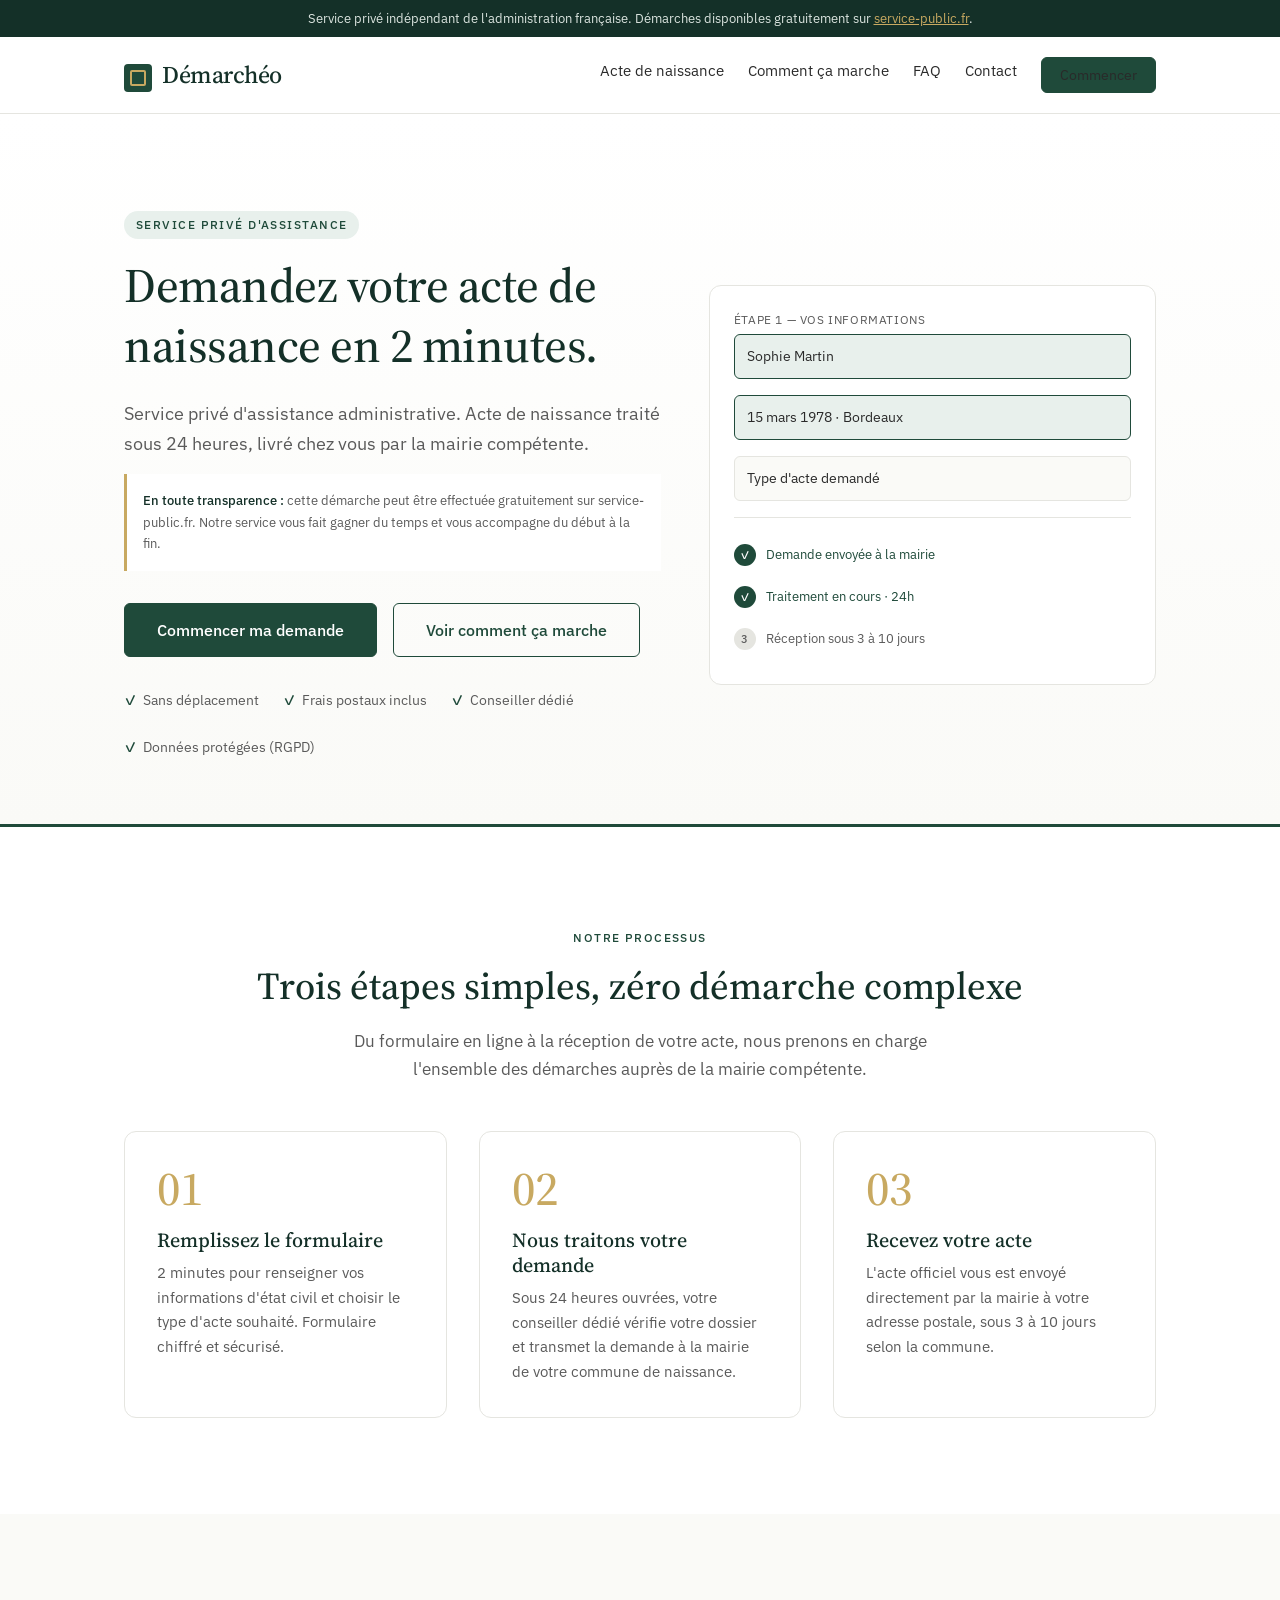
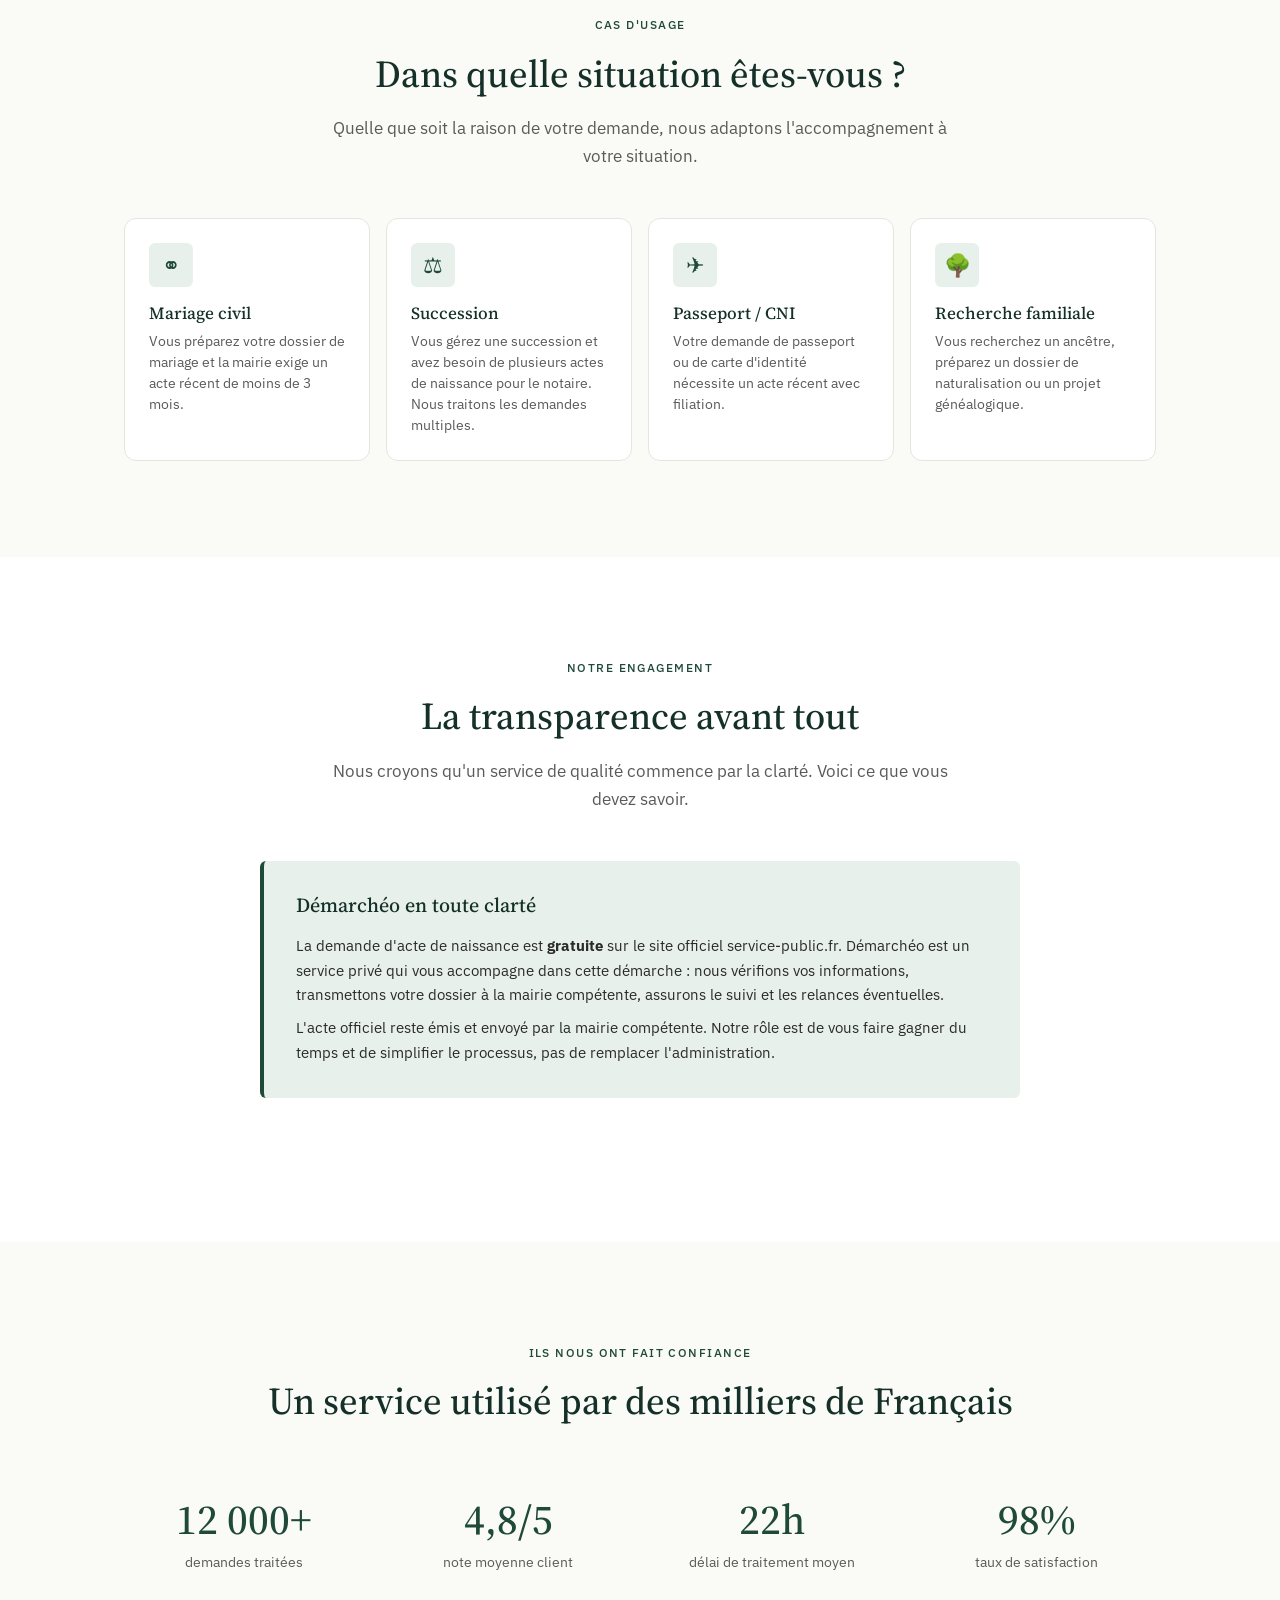
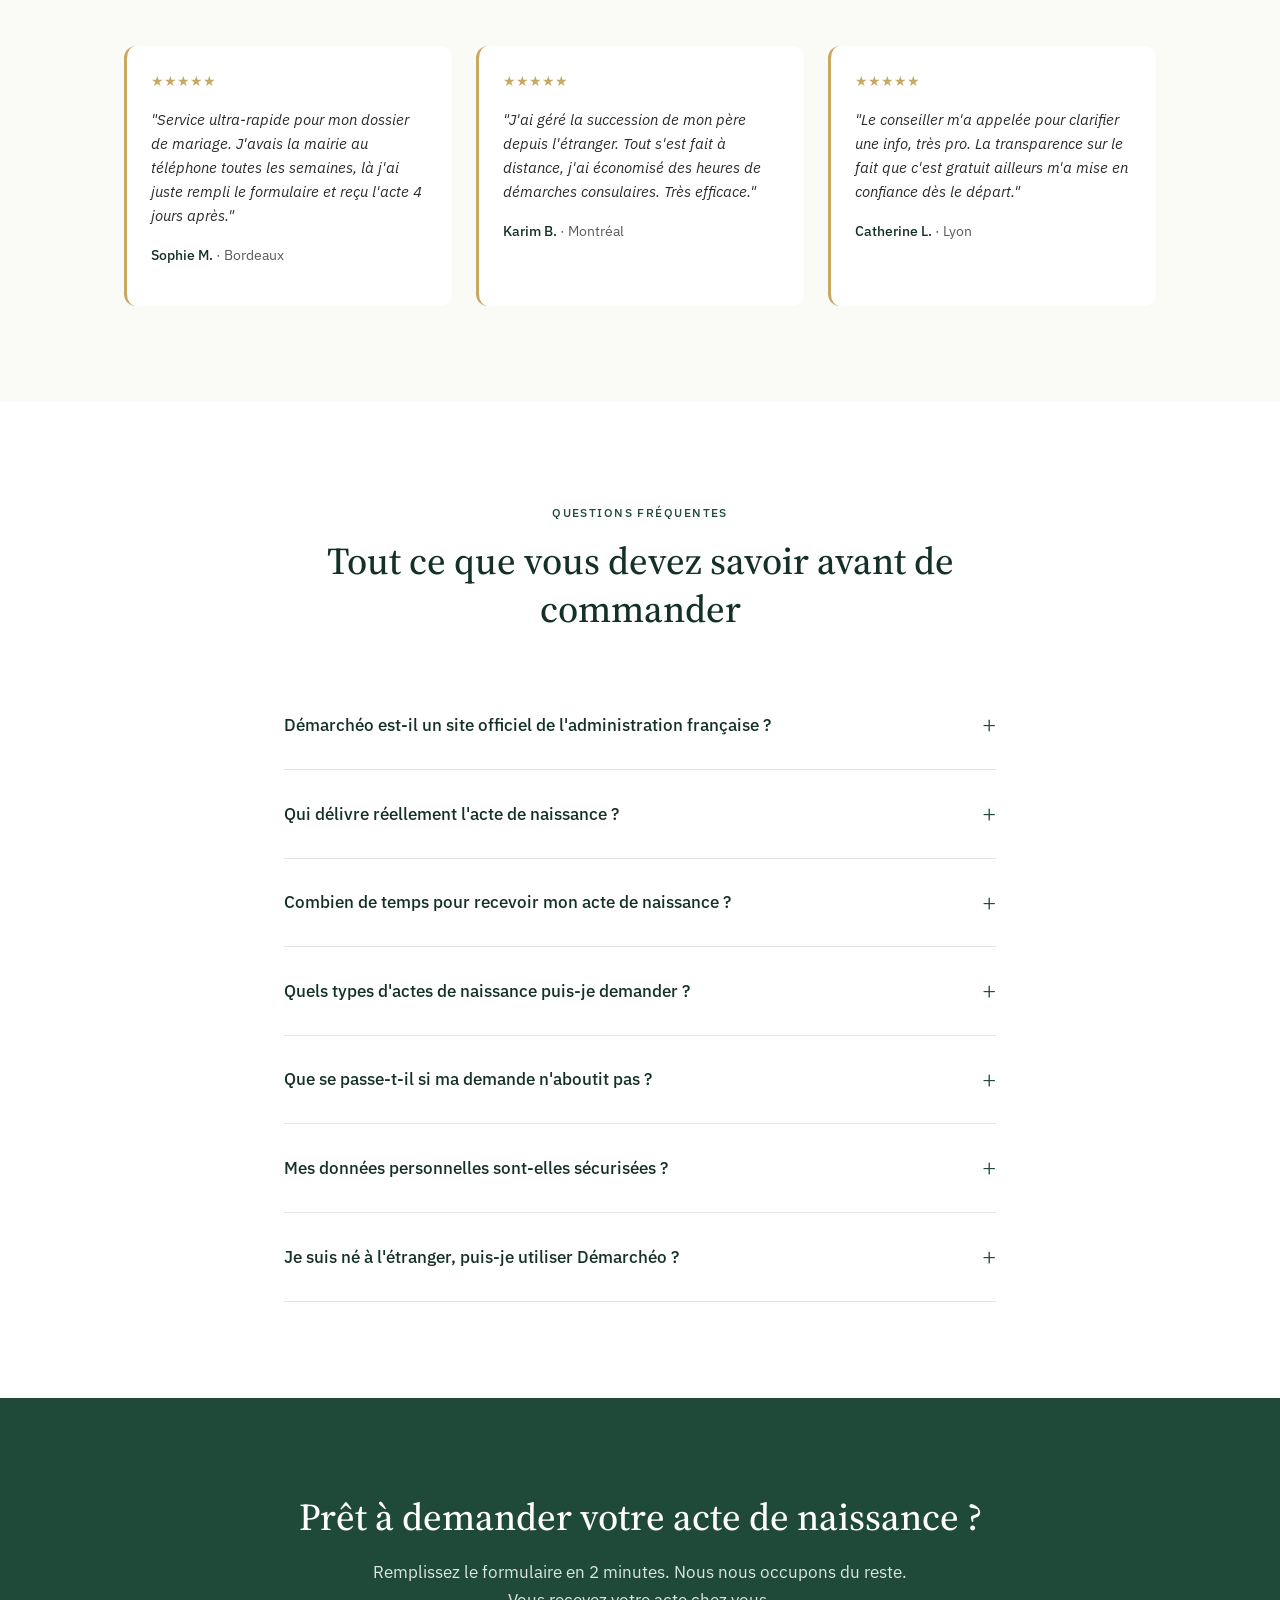
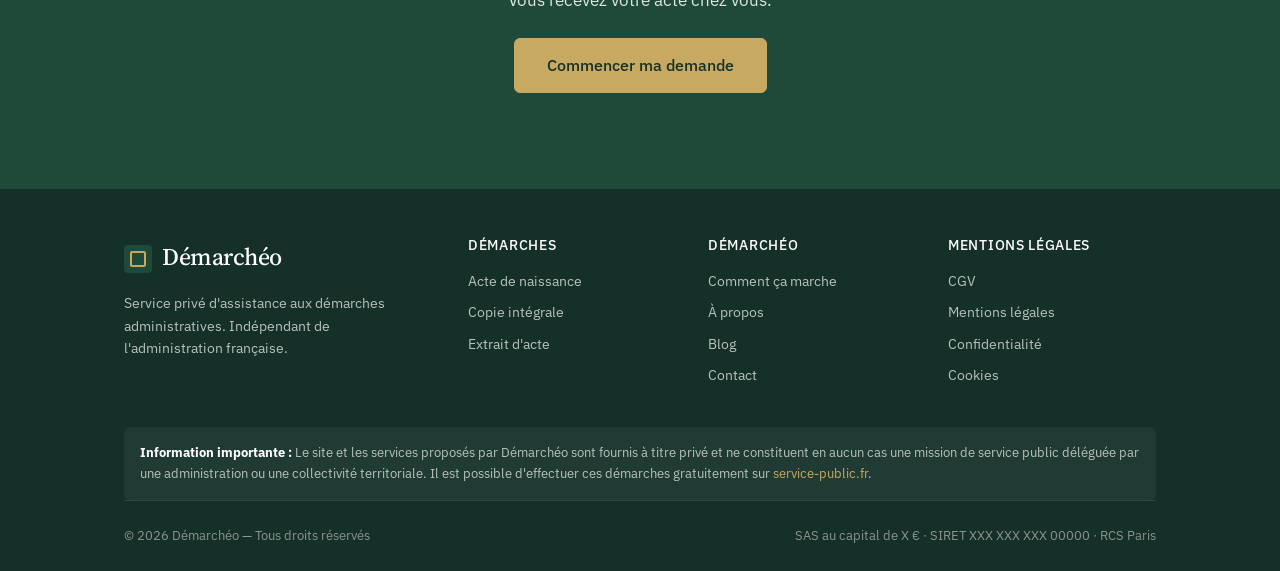
==== commit 66243358: "Add files via upload" ====
--- a/index.html
+++ b/index.html
@@ -4,25 +4,27 @@
   <meta charset="UTF-8">
   <meta name="viewport" content="width=device-width, initial-scale=1.0">
 
-  <!-- SEO principal -->
-  <title>Acte de naissance : demande en ligne sous 24h | Démarchéo</title>
-  <meta name="description" content="Demande d'acte de naissance en ligne : copie intégrale, extrait avec ou sans filiation. Service privé d'assistance, traitement sous 24h, livré par la mairie compétente.">
+  <!-- SEO -->
+  <title>Démarchéo — Demande d'acte de naissance en ligne sous 24h</title>
+  <meta name="description" content="Service privé d'assistance pour vos démarches administratives. Acte de naissance traité sous 24h, livré chez vous. Conseiller dédié et suivi personnalisé.">
   <meta name="robots" content="index, follow, max-image-preview:large">
-  <link rel="canonical" href="https://www.demarcheo.fr/acte-de-naissance/">
+  <link rel="canonical" href="https://www.demarcheo.fr/">
 
   <!-- Open Graph -->
-  <meta property="og:type" content="article">
+  <meta property="og:type" content="website">
   <meta property="og:locale" content="fr_FR">
   <meta property="og:site_name" content="Démarchéo">
-  <meta property="og:title" content="Acte de naissance : demande en ligne sous 24h | Démarchéo">
-  <meta property="og:description" content="Service privé d'assistance pour obtenir votre acte de naissance. Copie intégrale, extrait avec ou sans filiation.">
-  <meta property="og:url" content="https://www.demarcheo.fr/acte-de-naissance/">
-
+  <meta property="og:title" content="Démarchéo — Demande d'acte de naissance en ligne sous 24h">
+  <meta property="og:description" content="Service privé d'assistance pour vos démarches administratives. Acte de naissance traité sous 24h.">
+  <meta property="og:url" content="https://www.demarcheo.fr/">
+  <meta property="og:image" content="https://www.demarcheo.fr/og-image.jpg">
+
+  <!-- Twitter -->
   <meta name="twitter:card" content="summary_large_image">
-  <meta name="twitter:title" content="Acte de naissance : demande en ligne sous 24h">
-  <meta name="twitter:description" content="Service privé d'assistance pour obtenir votre acte de naissance.">
-
-  <!-- Favicon (cohérent avec home) -->
+  <meta name="twitter:title" content="Démarchéo — Demande d'acte de naissance en ligne">
+  <meta name="twitter:description" content="Service privé d'assistance pour vos démarches administratives.">
+
+  <!-- Favicon -->
   <link rel="icon" type="image/svg+xml" href="data:image/svg+xml,<svg xmlns='http://www.w3.org/2000/svg' viewBox='0 0 100 100'><rect width='100' height='100' fill='%231F4A3A' rx='16'/><rect x='22' y='22' width='56' height='56' fill='none' stroke='%23C8A961' stroke-width='6' rx='8'/></svg>">
 
   <!-- Fonts -->
@@ -30,69 +32,37 @@
   <link rel="preconnect" href="https://fonts.gstatic.com" crossorigin>
   <link href="https://fonts.googleapis.com/css2?family=IBM+Plex+Sans:wght@400;500&family=Source+Serif+Pro:wght@400;500;600&display=swap" rel="stylesheet">
 
-  <!-- Styles (lien relatif depuis /acte-de-naissance/) -->
-  <link rel="stylesheet" href="../styles.css">
-
-  <!-- Schema.org : Article + BreadcrumbList + FAQPage -->
+  <!-- Styles -->
+  <link rel="stylesheet" href="styles.css">
+
+  <!-- Schema.org : Organization + WebSite -->
   <script type="application/ld+json">
   {
     "@context": "https://schema.org",
     "@graph": [
       {
-        "@type": "BreadcrumbList",
-        "itemListElement": [
-          { "@type": "ListItem", "position": 1, "name": "Accueil", "item": "https://www.demarcheo.fr/" },
-          { "@type": "ListItem", "position": 2, "name": "Acte de naissance", "item": "https://www.demarcheo.fr/acte-de-naissance/" }
-        ]
+        "@type": "Organization",
+        "@id": "https://www.demarcheo.fr/#organization",
+        "name": "Démarchéo",
+        "url": "https://www.demarcheo.fr/",
+        "logo": "https://www.demarcheo.fr/logo.png",
+        "description": "Service privé d'assistance aux démarches administratives. Indépendant de l'administration française.",
+        "sameAs": []
       },
       {
-        "@type": "Article",
-        "headline": "Acte de naissance : demande en ligne sous 24h",
-        "description": "Guide complet pour demander votre acte de naissance en ligne avec Démarchéo.",
-        "author": { "@type": "Organization", "name": "Démarchéo" },
-        "publisher": {
-          "@type": "Organization",
-          "name": "Démarchéo",
-          "logo": { "@type": "ImageObject", "url": "https://www.demarcheo.fr/logo.png" }
-        },
-        "inLanguage": "fr-FR",
-        "datePublished": "2026-05-24",
-        "dateModified": "2026-05-24"
+        "@type": "WebSite",
+        "@id": "https://www.demarcheo.fr/#website",
+        "url": "https://www.demarcheo.fr/",
+        "name": "Démarchéo",
+        "publisher": { "@id": "https://www.demarcheo.fr/#organization" },
+        "inLanguage": "fr-FR"
       },
       {
-        "@type": "FAQPage",
-        "mainEntity": [
-          {
-            "@type": "Question",
-            "name": "Qu'est-ce qu'un acte de naissance ?",
-            "acceptedAnswer": { "@type": "Answer", "text": "L'acte de naissance est un document officiel rédigé par un officier d'état civil au moment de la déclaration de naissance. Il atteste de l'identité d'une personne et est exigé pour de nombreuses démarches : mariage, passeport, succession, naturalisation." }
-          },
-          {
-            "@type": "Question",
-            "name": "Quels sont les 3 types d'actes de naissance ?",
-            "acceptedAnswer": { "@type": "Answer", "text": "Il existe trois versions : la copie intégrale (toutes les informations, dont les parents et mentions marginales), l'extrait avec filiation (synthèse incluant les parents) et l'extrait sans filiation (synthèse sans les parents, accessible sans justificatif)." }
-          },
-          {
-            "@type": "Question",
-            "name": "Quel délai pour recevoir un acte de naissance ?",
-            "acceptedAnswer": { "@type": "Answer", "text": "Avec Démarchéo, votre demande est transmise à la mairie compétente sous 24 heures ouvrées. L'acte est ensuite envoyé par la mairie par courrier postal, sous 3 à 10 jours ouvrés selon la commune." }
-          },
-          {
-            "@type": "Question",
-            "name": "Qui peut demander un acte de naissance ?",
-            "acceptedAnswer": { "@type": "Answer", "text": "La copie intégrale et l'extrait avec filiation sont réservés à la personne concernée, son conjoint, ses parents, grands-parents, descendants ou un avocat mandaté. L'extrait sans filiation peut être demandé par toute personne sans justificatif." }
-          },
-          {
-            "@type": "Question",
-            "name": "Comment obtenir un acte de naissance pour un Français né à l'étranger ?",
-            "acceptedAnswer": { "@type": "Answer", "text": "Pour les Français nés à l'étranger, la demande doit être adressée au Service Central d'État Civil (SCEC) du ministère des Affaires étrangères à Nantes. Démarchéo prend en charge cette démarche pour vous." }
-          },
-          {
-            "@type": "Question",
-            "name": "Démarchéo est-il un site officiel ?",
-            "acceptedAnswer": { "@type": "Answer", "text": "Non. Démarchéo est un service privé indépendant de l'administration française. Cette démarche peut être effectuée gratuitement sur le site officiel service-public.fr. Notre service consiste à vous accompagner et à prendre en charge ces démarches pour vous faire gagner du temps." }
-          }
-        ]
+        "@type": "Service",
+        "name": "Demande d'acte de naissance",
+        "provider": { "@id": "https://www.demarcheo.fr/#organization" },
+        "areaServed": "FR",
+        "description": "Assistance pour l'obtention d'un acte de naissance (copie intégrale, extrait avec ou sans filiation) auprès de la mairie compétente."
       }
     ]
   }
@@ -100,23 +70,24 @@
 </head>
 <body>
 
-  <!-- Bandeau légal (cohérent avec homepage) -->
+  <!-- Bandeau légal obligatoire (anti-DGCCRF) -->
   <div class="legal-bar" role="note">
     Service privé indépendant de l'administration française. Démarches disponibles gratuitement sur <a href="https://www.service-public.fr" target="_blank" rel="noopener">service-public.fr</a>.
   </div>
 
-  <!-- Header (identique à la home) -->
+  <!-- Header -->
   <header class="site-header">
     <div class="header-inner">
       <a href="/" class="logo" aria-label="Démarchéo, accueil">
         <span class="logo-mark" aria-hidden="true"></span>Démarchéo
       </a>
+
       <nav class="nav-main" aria-label="Navigation principale">
         <button class="nav-toggle" aria-label="Ouvrir le menu" aria-expanded="false">☰</button>
         <ul>
-          <li><a href="/acte-de-naissance/" aria-current="page">Acte de naissance</a></li>
-          <li><a href="/comment-ca-marche/">Comment ça marche</a></li>
-          <li><a href="/faq/">FAQ</a></li>
+          <li><a href="/acte-de-naissance/">Acte de naissance</a></li>
+          <li><a href="#comment-ca-marche">Comment ça marche</a></li>
+          <li><a href="#faq">FAQ</a></li>
           <li><a href="/contact/">Contact</a></li>
           <li><a href="/commande/" class="btn btn-primary" style="padding: 8px 18px; font-size: 14px;">Commencer</a></li>
         </ul>
@@ -124,302 +95,251 @@
     </div>
   </header>
 
-  <!-- Fil d'Ariane -->
-  <nav class="breadcrumb" aria-label="Fil d'Ariane">
-    <ol>
-      <li><a href="/">Accueil</a></li>
-      <li aria-current="page">Acte de naissance</li>
-    </ol>
-  </nav>
-
   <main>
 
     <!-- HERO -->
-    <section class="page-hero" aria-labelledby="page-title">
+    <section class="hero" aria-labelledby="hero-title">
+      <div class="hero-inner">
+        <div>
+          <span class="hero-eyebrow">Service privé d'assistance</span>
+          <h1 id="hero-title">Demandez votre acte de naissance en 2 minutes.</h1>
+          <p class="hero-subtitle">Service privé d'assistance administrative. Acte de naissance traité sous 24 heures, livré chez vous par la mairie compétente.</p>
+
+          <div class="hero-disclaimer">
+            <strong>En toute transparence :</strong> cette démarche peut être effectuée gratuitement sur service-public.fr. Notre service vous fait gagner du temps et vous accompagne du début à la fin.
+          </div>
+
+          <div class="hero-ctas">
+            <a href="/commande/" class="btn btn-primary btn-lg">Commencer ma demande</a>
+            <a href="#comment-ca-marche" class="btn btn-secondary btn-lg">Voir comment ça marche</a>
+          </div>
+
+          <div class="hero-trust">
+            <span><span class="check">✓</span> Sans déplacement</span>
+            <span><span class="check">✓</span> Frais postaux inclus</span>
+            <span><span class="check">✓</span> Conseiller dédié</span>
+            <span><span class="check">✓</span> Données protégées (RGPD)</span>
+          </div>
+        </div>
+
+        <!-- Visuel : aperçu du formulaire (différenciation) -->
+        <div class="hero-visual" aria-hidden="true">
+          <div class="preview-form">
+            <div class="preview-label">Étape 1 — Vos informations</div>
+            <div class="preview-field filled">Sophie Martin</div>
+            <div class="preview-field filled">15 mars 1978 · Bordeaux</div>
+            <div class="preview-field">Type d'acte demandé</div>
+
+            <div style="margin-top: 16px; padding-top: 16px; border-top: 1px solid var(--border);">
+              <div class="preview-step done"><span class="step-num">✓</span> Demande envoyée à la mairie</div>
+              <div class="preview-step done"><span class="step-num">✓</span> Traitement en cours · 24h</div>
+              <div class="preview-step todo"><span class="step-num">3</span> Réception sous 3 à 10 jours</div>
+            </div>
+          </div>
+        </div>
+      </div>
+    </section>
+
+    <!-- COMMENT ÇA MARCHE -->
+    <section class="section" id="comment-ca-marche" aria-labelledby="how-title">
       <div class="container">
-        <span class="hero-eyebrow">Démarche d'état civil</span>
-        <h1 id="page-title">Demande d'acte de naissance en ligne</h1>
-        <p class="lede">Obtenez votre acte de naissance (copie intégrale, extrait avec ou sans filiation) sans vous déplacer. Service privé d'assistance avec traitement sous 24 heures et livraison par la mairie compétente.</p>
-
-        <div class="hero-disclaimer">
-          <strong>En toute transparence :</strong> cette démarche est gratuite sur service-public.fr. Démarchéo vous accompagne pour vous faire gagner du temps.
-        </div>
-
-        <div class="hero-ctas">
-          <a href="/commande/" class="btn btn-primary btn-lg">Commencer ma demande</a>
-          <a href="#types-actes" class="btn btn-secondary btn-lg">Voir les différents types d'actes</a>
-        </div>
-      </div>
-    </section>
-
-    <!-- CONTENU PRINCIPAL : 2 colonnes -->
-    <div class="page-content">
-
-      <!-- Article principal -->
-      <article>
-
-        <h2 id="definition">Qu'est-ce qu'un acte de naissance ?</h2>
-        <p>L'acte de naissance est un <strong>document officiel d'état civil</strong> rédigé par un officier de mairie au moment de la déclaration de naissance d'un enfant. Il constitue la preuve légale de l'identité d'une personne et fait foi devant toutes les administrations françaises.</p>
-        <p>Ce document contient l'ensemble des informations relatives à la naissance : nom, prénoms, sexe, date, heure et lieu de naissance, mais aussi les informations sur les parents et d'éventuelles mentions marginales (mariage, divorce, décès, changement de nom, déclaration de nationalité).</p>
-        <p>L'acte de naissance est exigé pour de nombreuses démarches courantes : constitution d'un dossier de mariage, demande de passeport ou de carte d'identité, succession, dossier de naturalisation, inscription scolaire, recherche généalogique, ou encore demande de pension.</p>
-
-        <div class="callout">
-          <h3>À retenir</h3>
-          <p>L'acte de naissance est délivré par la <strong>mairie de la commune de naissance</strong> de la personne concernée — et non par sa mairie de résidence actuelle.</p>
-          <p>Pour les personnes nées à l'étranger de nationalité française, la demande est traitée par le Service Central d'État Civil (SCEC) à Nantes.</p>
-        </div>
-
-        <h2 id="types-actes">Les 3 types d'actes de naissance</h2>
-        <p>Selon votre démarche, vous pouvez demander l'une des trois formes officielles d'acte de naissance. Chacune contient un niveau de détail différent et obéit à des règles d'accès spécifiques.</p>
-
-        <h3>Copie intégrale</h3>
-        <p>La copie intégrale est la <strong>reproduction stricte de l'acte de naissance original</strong>. Elle contient l'ensemble des informations enregistrées par l'officier d'état civil : identité du titulaire, identité complète des deux parents, et l'intégralité des mentions marginales ajoutées au fil du temps.</p>
-        <p>C'est le document à privilégier pour les démarches administratives sensibles : <strong>mariage civil, passeport, naturalisation, succession, divorce</strong>. La plupart des administrations exigent une copie intégrale datée de moins de 3 mois.</p>
-
-        <h3>Extrait avec filiation</h3>
-        <p>L'extrait avec filiation est une <strong>synthèse de l'acte de naissance</strong> qui reprend les informations essentielles concernant le titulaire ainsi que celles des parents (nom, prénoms, date et lieu de naissance, profession le cas échéant). Les mentions marginales pertinentes y figurent également.</p>
-        <p>Ce document est utile lorsque vous devez prouver votre filiation sans avoir besoin de la version intégrale. Il est notamment accepté pour la plupart des démarches de carte d'identité et de passeport.</p>
-
-        <h3>Extrait sans filiation</h3>
-        <p>L'extrait sans filiation est la <strong>version la plus succincte</strong> de l'acte de naissance. Il ne contient que les informations relatives au titulaire (nom, prénoms, date et lieu de naissance) et certaines mentions marginales, mais ne mentionne pas les parents.</p>
-        <p>Sa particularité : il peut être demandé <strong>par toute personne, sans justificatif</strong>, ce qui en fait le document de référence pour les démarches simples ne nécessitant pas la preuve de filiation.</p>
-
-        <h3>Acte plurilingue (pour l'étranger)</h3>
-        <p>L'acte plurilingue est une <strong>traduction officielle</strong> de la copie intégrale ou de l'extrait. Il est utilisé pour les démarches administratives à l'étranger et évite de recourir à un traducteur assermenté. La liste des langues disponibles est définie par le Service Public.</p>
-
-        <h3>Tableau comparatif</h3>
-        <div class="compare-table-wrapper">
-          <table class="compare-table">
-            <thead>
-              <tr>
-                <th>Critère</th>
-                <th>Copie intégrale</th>
-                <th>Extrait avec filiation</th>
-                <th>Extrait sans filiation</th>
-              </tr>
-            </thead>
-            <tbody>
-              <tr>
-                <td>Niveau de détail</td>
-                <td>Reproduction complète</td>
-                <td>Synthèse avec parents</td>
-                <td>Synthèse seule</td>
-              </tr>
-              <tr>
-                <td>Mentions des parents</td>
-                <td>Oui, complètes</td>
-                <td>Oui</td>
-                <td>Non</td>
-              </tr>
-              <tr>
-                <td>Mentions marginales</td>
-                <td>Toutes</td>
-                <td>Principales</td>
-                <td>Principales</td>
-              </tr>
-              <tr>
-                <td>Accès</td>
-                <td>Justificatif requis</td>
-                <td>Justificatif requis</td>
-                <td>Libre, sans justificatif</td>
-              </tr>
-              <tr>
-                <td>Usage principal</td>
-                <td>Mariage, succession, naturalisation</td>
-                <td>CNI, passeport, formalités</td>
-                <td>Démarches simples</td>
-              </tr>
-            </tbody>
-          </table>
-        </div>
-
-        <div class="inline-cta">
-          <p>Pas sûr du type d'acte dont vous avez besoin ? Notre conseiller vous oriente avant la demande.</p>
-          <a href="/commande/" class="btn btn-primary">Démarrer ma demande</a>
-        </div>
-
-        <h2 id="comment-obtenir">Comment obtenir votre acte de naissance avec Démarchéo</h2>
-        <p>Notre service prend en charge l'ensemble du processus, de la qualification de votre demande jusqu'à la réception de l'acte officiel à votre domicile.</p>
-
-        <h3>Étape 1 — Vous renseignez le formulaire en ligne</h3>
-        <p>En 2 minutes, vous saisissez les informations nécessaires : type d'acte souhaité, identité du titulaire, lien de filiation si requis, adresse de livraison. Le formulaire est sécurisé et vos données chiffrées.</p>
-
-        <h3>Étape 2 — Nous traitons votre dossier sous 24 heures</h3>
-        <p>Votre conseiller dédié vérifie l'exactitude des informations, identifie la <strong>mairie compétente</strong> (mairie de naissance, ou SCEC Nantes pour les Français nés à l'étranger) et transmet la demande officielle. En cas de besoin, nous effectuons les relances nécessaires.</p>
-
-        <h3>Étape 3 — Vous recevez votre acte par courrier</h3>
-        <p>L'acte officiel est envoyé directement par la mairie compétente à l'adresse postale indiquée. Le délai moyen de réception est de 3 à 10 jours ouvrés selon la commune. Vous êtes tenu informé à chaque étape par email.</p>
-
-        <h2 id="qui-peut-demander">Qui peut demander un acte de naissance ?</h2>
-        <p>Les conditions d'accès dépendent du type d'acte demandé. Les règles ci-dessous s'appliquent aux copies intégrales et extraits avec filiation, les plus restrictifs.</p>
-
-        <ul class="check-list">
-          <li><strong>La personne concernée</strong> par l'acte (majeure)</li>
-          <li><strong>Son conjoint</strong>, qu'il soit marié ou pacsé</li>
-          <li><strong>Ses ascendants</strong> : parents, grands-parents</li>
-          <li><strong>Ses descendants</strong> : enfants, petits-enfants</li>
-          <li><strong>Un avocat mandaté</strong> pour le compte de l'intéressé</li>
-          <li>Le <strong>représentant légal</strong> d'un mineur ou d'une personne sous tutelle</li>
-        </ul>
-
-        <p>Pour l'<strong>extrait sans filiation</strong>, aucune condition n'est requise : toute personne peut en faire la demande sans justificatif particulier.</p>
-
-        <div class="callout callout-warning">
-          <h4>Cas particulier : actes anciens</h4>
-          <p>Pour les actes de naissance de <strong>plus de 75 ans</strong> (à compter de la clôture du registre) ou ceux concernant des personnes décédées depuis plus de 25 ans, les règles d'accès sont libéralisées et toute personne peut y accéder, généralement via les archives départementales.</p>
-        </div>
-
-        <h2 id="documents-necessaires">Documents et informations nécessaires</h2>
-        <p>Pour traiter votre demande dans les meilleurs délais, vous devrez nous communiquer plusieurs informations. Voici la liste exhaustive selon votre situation.</p>
-
-        <h3>Informations sur le titulaire de l'acte</h3>
-        <ul class="check-list">
-          <li>Nom de naissance et prénoms complets</li>
-          <li>Date de naissance précise</li>
-          <li>Lieu de naissance (commune et département)</li>
-          <li>Sexe</li>
-        </ul>
-
-        <h3>Informations sur les parents (pour copie intégrale et extrait avec filiation)</h3>
-        <ul class="check-list">
-          <li>Nom et prénoms du père</li>
-          <li>Nom de naissance et prénoms de la mère</li>
-        </ul>
-
-        <h3>Documents justificatifs (selon le cas)</h3>
-        <ul class="check-list">
-          <li>Pièce d'identité du demandeur (CNI, passeport)</li>
-          <li>Justificatif de lien de parenté (livret de famille, propre acte de naissance) si vous demandez l'acte d'un tiers</li>
-          <li>Adresse postale complète pour la livraison</li>
-        </ul>
-
-        <h2 id="cas-particuliers">Cas particuliers</h2>
-
-        <h3>Français nés à l'étranger</h3>
-        <p>Si vous êtes de nationalité française et né(e) à l'étranger, la mairie compétente n'est pas une mairie française classique : c'est le <strong>Service Central d'État Civil (SCEC)</strong> rattaché au ministère des Affaires étrangères à Nantes. Nous prenons en charge cette demande spécifique avec un suivi adapté. Le délai peut être légèrement plus long (10 à 20 jours ouvrés).</p>
-
-        <h3>Personnes nées dans un État devenu indépendant</h3>
-        <p>Pour les personnes nées dans un pays anciennement sous administration française (notamment <strong>Algérie, Maroc, Tunisie</strong>, anciennes colonies), la demande doit être adressée au SCEC de Nantes via un téléservice dédié. Démarchéo gère également cette catégorie de demandes.</p>
-
-        <h3>Recherche d'actes anciens (généalogie)</h3>
-        <p>Pour les actes de plus de 75 ans, la demande s'adresse généralement aux <strong>archives départementales</strong> de la commune de naissance. Selon les communes, les frais de reproduction peuvent s'appliquer en plus du traitement. Nous vous accompagnons dans ces démarches particulières souvent complexes.</p>
-
-        <h3>Acte plurilingue pour démarches à l'étranger</h3>
-        <p>Si vous devez utiliser votre acte de naissance dans un autre pays européen, un acte plurilingue vous évitera de recourir à un traducteur assermenté. Mentionnez votre besoin lors de la demande : nous demandons directement le format adapté à la mairie compétente.</p>
-
-        <h2 id="delais">Délais de traitement et de réception</h2>
-        <p>Voici les délais constatés en moyenne pour une demande d'acte de naissance via Démarchéo.</p>
-
-        <ul class="check-list">
-          <li><strong>Traitement de votre dossier par nos équipes :</strong> sous 24 heures ouvrées</li>
-          <li><strong>Transmission à la mairie compétente :</strong> immédiate après validation</li>
-          <li><strong>Délivrance par la mairie :</strong> 2 à 5 jours ouvrés en moyenne</li>
-          <li><strong>Envoi postal :</strong> 1 à 3 jours selon la zone</li>
-          <li><strong>Délai total moyen :</strong> 5 à 10 jours ouvrés</li>
-        </ul>
-
-        <p>Pour les Français nés à l'étranger (SCEC Nantes), le délai total se situe entre 10 et 20 jours ouvrés. Pour les actes anciens en archives départementales, le délai peut atteindre 3 à 4 semaines selon les dépôts.</p>
-
-        <div class="callout">
-          <h3>Validité d'un acte de naissance</h3>
-          <p>Un acte de naissance n'a pas de date de péremption stricte, mais la <strong>plupart des administrations exigent qu'il soit daté de moins de 3 mois</strong> au moment de son utilisation (mariage, passeport, succession). Demandez-le donc au plus près de la date où vous en avez besoin.</p>
-        </div>
-
-        <h2 id="faq">Questions fréquentes</h2>
-
-        <details class="faq-item">
-          <summary>Qu'est-ce qu'une mention marginale ?</summary>
-          <div class="faq-body">
-            Les mentions marginales sont des annotations ajoutées en marge de l'acte de naissance original pour refléter les événements importants de la vie civile : mariage, divorce, PACS, changement de nom, reconnaissance, décès, déclaration de nationalité. Elles figurent obligatoirement sur la copie intégrale.
-          </div>
-        </details>
-
-        <details class="faq-item">
-          <summary>Puis-je demander un acte de naissance pour un parent décédé ?</summary>
-          <div class="faq-body">
-            Oui, sous conditions. Si vous êtes descendant direct (enfant, petit-enfant), vous pouvez demander la copie intégrale ou l'extrait avec filiation en justifiant du lien de parenté. Pour les actes datant de plus de 25 ans après le décès, les conditions d'accès sont assouplies.
-          </div>
-        </details>
-
-        <details class="faq-item">
-          <summary>Mon acte de naissance comporte une erreur, que faire ?</summary>
-          <div class="faq-body">
-            Une rectification d'acte d'état civil ne relève pas de la même démarche qu'une simple demande. Si vous constatez une erreur (orthographe, date, filiation), il faut saisir le procureur de la République du tribunal judiciaire dont dépend la mairie de naissance. Nous pouvons vous orienter vers la bonne procédure.
-          </div>
-        </details>
-
-        <details class="faq-item">
-          <summary>Combien de temps un acte de naissance reste-t-il valable ?</summary>
-          <div class="faq-body">
-            Un acte de naissance n'expire pas en lui-même, mais les administrations exigent généralement qu'il date de moins de 3 mois pour les démarches sensibles (mariage, passeport, succession). Pour un simple justificatif d'identité, des délais plus longs peuvent être acceptés.
-          </div>
-        </details>
-
-        <details class="faq-item">
-          <summary>Est-il possible d'avoir un acte de naissance numérique ?</summary>
-          <div class="faq-body">
-            La plupart des actes de naissance sont aujourd'hui envoyés en version papier par la mairie. Certaines mairies proposent une transmission dématérialisée via le téléservice COMEDEC, mais ce dispositif est réservé aux échanges entre administrations et notaires, pas aux particuliers.
-          </div>
-        </details>
-
-        <details class="faq-item">
-          <summary>Comment savoir quelle mairie est compétente ?</summary>
-          <div class="faq-body">
-            La mairie compétente est toujours celle de la <strong>commune de naissance</strong> du titulaire, et non celle de sa résidence actuelle. Pour les naissances à Paris, la compétence est désormais centralisée entre les mairies d'arrondissement. Pour les Français nés à l'étranger, c'est le SCEC de Nantes. Nous identifions automatiquement la bonne autorité.
-          </div>
-        </details>
-
-        <details class="faq-item">
-          <summary>Démarchéo est-il un site officiel de l'administration ?</summary>
-          <div class="faq-body">
-            Non. Démarchéo est un service privé indépendant de l'administration française. Nous ne sommes ni mandatés ni affiliés à l'État. Toutes les démarches que nous proposons peuvent être effectuées gratuitement sur le site officiel <a href="https://www.service-public.fr" target="_blank" rel="noopener">service-public.fr</a>. Notre service consiste à vous accompagner et à prendre en charge ces démarches pour vous faire gagner du temps.
-          </div>
-        </details>
-
-        <h2 id="engagement">Notre engagement de transparence</h2>
-        <div class="callout">
+        <div class="section-header">
+          <span class="eyebrow">Notre processus</span>
+          <h2 id="how-title">Trois étapes simples, zéro démarche complexe</h2>
+          <p>Du formulaire en ligne à la réception de votre acte, nous prenons en charge l'ensemble des démarches auprès de la mairie compétente.</p>
+        </div>
+
+        <div class="steps">
+          <article class="step-card">
+            <div class="step-number">01</div>
+            <h3>Remplissez le formulaire</h3>
+            <p>2 minutes pour renseigner vos informations d'état civil et choisir le type d'acte souhaité. Formulaire chiffré et sécurisé.</p>
+          </article>
+          <article class="step-card">
+            <div class="step-number">02</div>
+            <h3>Nous traitons votre demande</h3>
+            <p>Sous 24 heures ouvrées, votre conseiller dédié vérifie votre dossier et transmet la demande à la mairie de votre commune de naissance.</p>
+          </article>
+          <article class="step-card">
+            <div class="step-number">03</div>
+            <h3>Recevez votre acte</h3>
+            <p>L'acte officiel vous est envoyé directement par la mairie à votre adresse postale, sous 3 à 10 jours selon la commune.</p>
+          </article>
+        </div>
+      </div>
+    </section>
+
+    <!-- POUR QUI -->
+    <section class="section section-alt" aria-labelledby="usecase-title">
+      <div class="container">
+        <div class="section-header">
+          <span class="eyebrow">Cas d'usage</span>
+          <h2 id="usecase-title">Dans quelle situation êtes-vous ?</h2>
+          <p>Quelle que soit la raison de votre demande, nous adaptons l'accompagnement à votre situation.</p>
+        </div>
+
+        <div class="usecases">
+          <article class="usecase">
+            <div class="usecase-icon" aria-hidden="true">⚭</div>
+            <h3>Mariage civil</h3>
+            <p>Vous préparez votre dossier de mariage et la mairie exige un acte récent de moins de 3 mois.</p>
+          </article>
+          <article class="usecase">
+            <div class="usecase-icon" aria-hidden="true">⚖</div>
+            <h3>Succession</h3>
+            <p>Vous gérez une succession et avez besoin de plusieurs actes de naissance pour le notaire. Nous traitons les demandes multiples.</p>
+          </article>
+          <article class="usecase">
+            <div class="usecase-icon" aria-hidden="true">✈</div>
+            <h3>Passeport / CNI</h3>
+            <p>Votre demande de passeport ou de carte d'identité nécessite un acte récent avec filiation.</p>
+          </article>
+          <article class="usecase">
+            <div class="usecase-icon" aria-hidden="true">🌳</div>
+            <h3>Recherche familiale</h3>
+            <p>Vous recherchez un ancêtre, préparez un dossier de naturalisation ou un projet généalogique.</p>
+          </article>
+        </div>
+      </div>
+    </section>
+
+    <!-- ENGAGEMENT / TRANSPARENCE -->
+    <section class="section" id="engagement" aria-labelledby="engagement-title">
+      <div class="container">
+        <div class="section-header">
+          <span class="eyebrow">Notre engagement</span>
+          <h2 id="engagement-title">La transparence avant tout</h2>
+          <p>Nous croyons qu'un service de qualité commence par la clarté. Voici ce que vous devez savoir.</p>
+        </div>
+
+        <div class="transparency-box">
           <h3>Démarchéo en toute clarté</h3>
           <p>La demande d'acte de naissance est <strong>gratuite</strong> sur le site officiel service-public.fr. Démarchéo est un service privé qui vous accompagne dans cette démarche : nous vérifions vos informations, transmettons votre dossier à la mairie compétente, assurons le suivi et les relances éventuelles.</p>
           <p>L'acte officiel reste émis et envoyé par la mairie compétente. Notre rôle est de vous faire gagner du temps et de simplifier le processus, pas de remplacer l'administration.</p>
         </div>
-
-        <div class="inline-cta">
-          <p>Prêt à commander votre acte de naissance ?<br>Remplissez le formulaire en 2 minutes, nous nous occupons du reste.</p>
-          <a href="/commande/" class="btn btn-primary btn-lg">Commencer ma demande</a>
-        </div>
-
-      </article>
-
-      <!-- Sommaire latéral sticky -->
-      <aside class="toc" aria-label="Sommaire de la page">
-        <p class="toc-title">Dans cet article</p>
-        <ol>
-          <li><a href="#definition">Définition</a></li>
-          <li><a href="#types-actes">Les 3 types d'actes</a></li>
-          <li><a href="#comment-obtenir">Comment obtenir</a></li>
-          <li><a href="#qui-peut-demander">Qui peut demander</a></li>
-          <li><a href="#documents-necessaires">Documents nécessaires</a></li>
-          <li><a href="#cas-particuliers">Cas particuliers</a></li>
-          <li><a href="#delais">Délais</a></li>
-          <li><a href="#faq">Questions fréquentes</a></li>
-          <li><a href="#engagement">Engagement</a></li>
-        </ol>
-      </aside>
-
-    </div>
-
-    <!-- CTA final pleine largeur -->
+      </div>
+    </section>
+
+    <!-- TRUST / TÉMOIGNAGES -->
+    <section class="section section-alt" aria-labelledby="trust-title">
+      <div class="container">
+        <div class="section-header">
+          <span class="eyebrow">Ils nous ont fait confiance</span>
+          <h2 id="trust-title">Un service utilisé par des milliers de Français</h2>
+        </div>
+
+        <div class="trust-stats">
+          <div class="trust-stat">
+            <span class="stat-number">12 000+</span>
+            <span class="stat-label">demandes traitées</span>
+          </div>
+          <div class="trust-stat">
+            <span class="stat-number">4,8/5</span>
+            <span class="stat-label">note moyenne client</span>
+          </div>
+          <div class="trust-stat">
+            <span class="stat-number">22h</span>
+            <span class="stat-label">délai de traitement moyen</span>
+          </div>
+          <div class="trust-stat">
+            <span class="stat-number">98%</span>
+            <span class="stat-label">taux de satisfaction</span>
+          </div>
+        </div>
+
+        <div class="testimonials">
+          <article class="testimonial">
+            <div class="testimonial-stars" aria-label="5 étoiles sur 5">★★★★★</div>
+            <p class="testimonial-quote">"Service ultra-rapide pour mon dossier de mariage. J'avais la mairie au téléphone toutes les semaines, là j'ai juste rempli le formulaire et reçu l'acte 4 jours après."</p>
+            <p class="testimonial-author"><strong>Sophie M.</strong> · Bordeaux</p>
+          </article>
+          <article class="testimonial">
+            <div class="testimonial-stars" aria-label="5 étoiles sur 5">★★★★★</div>
+            <p class="testimonial-quote">"J'ai géré la succession de mon père depuis l'étranger. Tout s'est fait à distance, j'ai économisé des heures de démarches consulaires. Très efficace."</p>
+            <p class="testimonial-author"><strong>Karim B.</strong> · Montréal</p>
+          </article>
+          <article class="testimonial">
+            <div class="testimonial-stars" aria-label="5 étoiles sur 5">★★★★★</div>
+            <p class="testimonial-quote">"Le conseiller m'a appelée pour clarifier une info, très pro. La transparence sur le fait que c'est gratuit ailleurs m'a mise en confiance dès le départ."</p>
+            <p class="testimonial-author"><strong>Catherine L.</strong> · Lyon</p>
+          </article>
+        </div>
+      </div>
+    </section>
+
+    <!-- FAQ -->
+    <section class="section" id="faq" aria-labelledby="faq-title">
+      <div class="container-narrow">
+        <div class="section-header">
+          <span class="eyebrow">Questions fréquentes</span>
+          <h2 id="faq-title">Tout ce que vous devez savoir avant de commander</h2>
+        </div>
+
+        <div class="faq-list">
+          <details class="faq-item">
+            <summary>Démarchéo est-il un site officiel de l'administration française ?</summary>
+            <div class="faq-body">
+              Non. Démarchéo est un service privé indépendant de l'administration française. Nous ne sommes ni mandatés ni affiliés à l'État. Toutes les démarches que nous proposons peuvent être effectuées gratuitement par vous-même sur le site officiel service-public.fr. Notre service consiste à vous accompagner et à prendre en charge ces démarches pour vous faire gagner du temps.
+            </div>
+          </details>
+
+          <details class="faq-item">
+            <summary>Qui délivre réellement l'acte de naissance ?</summary>
+            <div class="faq-body">
+              L'acte de naissance est délivré par la mairie de votre commune de naissance (ou le Service Central d'État Civil de Nantes pour les Français nés à l'étranger). Démarchéo prend en charge la demande pour votre compte, mais le document officiel est émis et envoyé par la mairie compétente.
+            </div>
+          </details>
+
+          <details class="faq-item">
+            <summary>Combien de temps pour recevoir mon acte de naissance ?</summary>
+            <div class="faq-body">
+              Notre délai de traitement est de 24 heures ouvrées. Une fois la demande transmise à la mairie, le délai d'envoi par courrier varie selon les communes : généralement entre 3 et 10 jours ouvrés. Nous vous tenons informé à chaque étape.
+            </div>
+          </details>
+
+          <details class="faq-item">
+            <summary>Quels types d'actes de naissance puis-je demander ?</summary>
+            <div class="faq-body">
+              Nous traitons les trois types d'actes : la <strong>copie intégrale</strong> (toutes les informations, exigée pour mariage, passeport, naturalisation), l'<strong>extrait avec filiation</strong> (informations personnelles + parents) et l'<strong>extrait sans filiation</strong> (informations personnelles uniquement, accessible sans justificatif).
+            </div>
+          </details>
+
+          <details class="faq-item">
+            <summary>Que se passe-t-il si ma demande n'aboutit pas ?</summary>
+            <div class="faq-body">
+              Si pour une raison quelconque nous ne parvenons pas à obtenir votre acte de naissance auprès de la mairie compétente (sauf erreur dans les informations transmises), notre service vous garantit un remboursement intégral. Vous disposez également d'un droit de rétractation de 14 jours conformément au Code de la consommation.
+            </div>
+          </details>
+
+          <details class="faq-item">
+            <summary>Mes données personnelles sont-elles sécurisées ?</summary>
+            <div class="faq-body">
+              Oui. Démarchéo respecte le Règlement Général sur la Protection des Données (RGPD). Vos informations sont chiffrées (HTTPS), stockées en France, et utilisées exclusivement pour le traitement de votre demande. Elles ne sont jamais revendues à des tiers. Voir notre <a href="/politique-confidentialite/">politique de confidentialité</a>.
+            </div>
+          </details>
+
+          <details class="faq-item">
+            <summary>Je suis né à l'étranger, puis-je utiliser Démarchéo ?</summary>
+            <div class="faq-body">
+              Oui, à condition d'être de nationalité française. Pour les Français nés à l'étranger, nous transmettons votre demande au Service Central d'État Civil (SCEC) de Nantes, qui est l'autorité compétente. Le délai peut être légèrement plus long (10 à 20 jours).
+            </div>
+          </details>
+        </div>
+      </div>
+    </section>
+
+    <!-- CTA FINAL -->
     <section class="final-cta">
       <div class="container-narrow">
-        <h2>Demandez votre acte de naissance dès maintenant</h2>
-        <p>Service privé d'assistance. Traitement sous 24 heures. Acte envoyé par la mairie compétente directement à votre domicile.</p>
+        <h2>Prêt à demander votre acte de naissance ?</h2>
+        <p>Remplissez le formulaire en 2 minutes. Nous nous occupons du reste. Vous recevez votre acte chez vous.</p>
         <a href="/commande/" class="btn btn-primary btn-lg">Commencer ma demande</a>
       </div>
     </section>
 
   </main>
 
-  <!-- Footer (identique homepage) -->
+  <!-- Footer -->
   <footer class="site-footer">
     <div class="container">
       <div class="footer-grid">
@@ -427,6 +347,7 @@
           <span class="logo"><span class="logo-mark" aria-hidden="true"></span>Démarchéo</span>
           <p>Service privé d'assistance aux démarches administratives. Indépendant de l'administration française.</p>
         </div>
+
         <div class="footer-col">
           <h4>Démarches</h4>
           <ul>
@@ -435,6 +356,7 @@
             <li><a href="/acte-de-naissance/extrait/">Extrait d'acte</a></li>
           </ul>
         </div>
+
         <div class="footer-col">
           <h4>Démarchéo</h4>
           <ul>
@@ -444,6 +366,7 @@
             <li><a href="/contact/">Contact</a></li>
           </ul>
         </div>
+
         <div class="footer-col">
           <h4>Mentions légales</h4>
           <ul>
@@ -454,9 +377,11 @@
           </ul>
         </div>
       </div>
+
       <div class="footer-disclaimer">
         <strong>Information importante :</strong> Le site et les services proposés par Démarchéo sont fournis à titre privé et ne constituent en aucun cas une mission de service public déléguée par une administration ou une collectivité territoriale. Il est possible d'effectuer ces démarches gratuitement sur <a href="https://www.service-public.fr" style="color: #C8A961;" target="_blank" rel="noopener">service-public.fr</a>.
       </div>
+
       <div class="footer-bottom">
         <p>© 2026 Démarchéo — Tous droits réservés</p>
         <p>SAS au capital de X € · SIRET XXX XXX XXX 00000 · RCS Paris</p>
@@ -464,6 +389,6 @@
     </div>
   </footer>
 
-  <script src="../script.js" defer></script>
+  <script src="script.js" defer></script>
 </body>
 </html>
